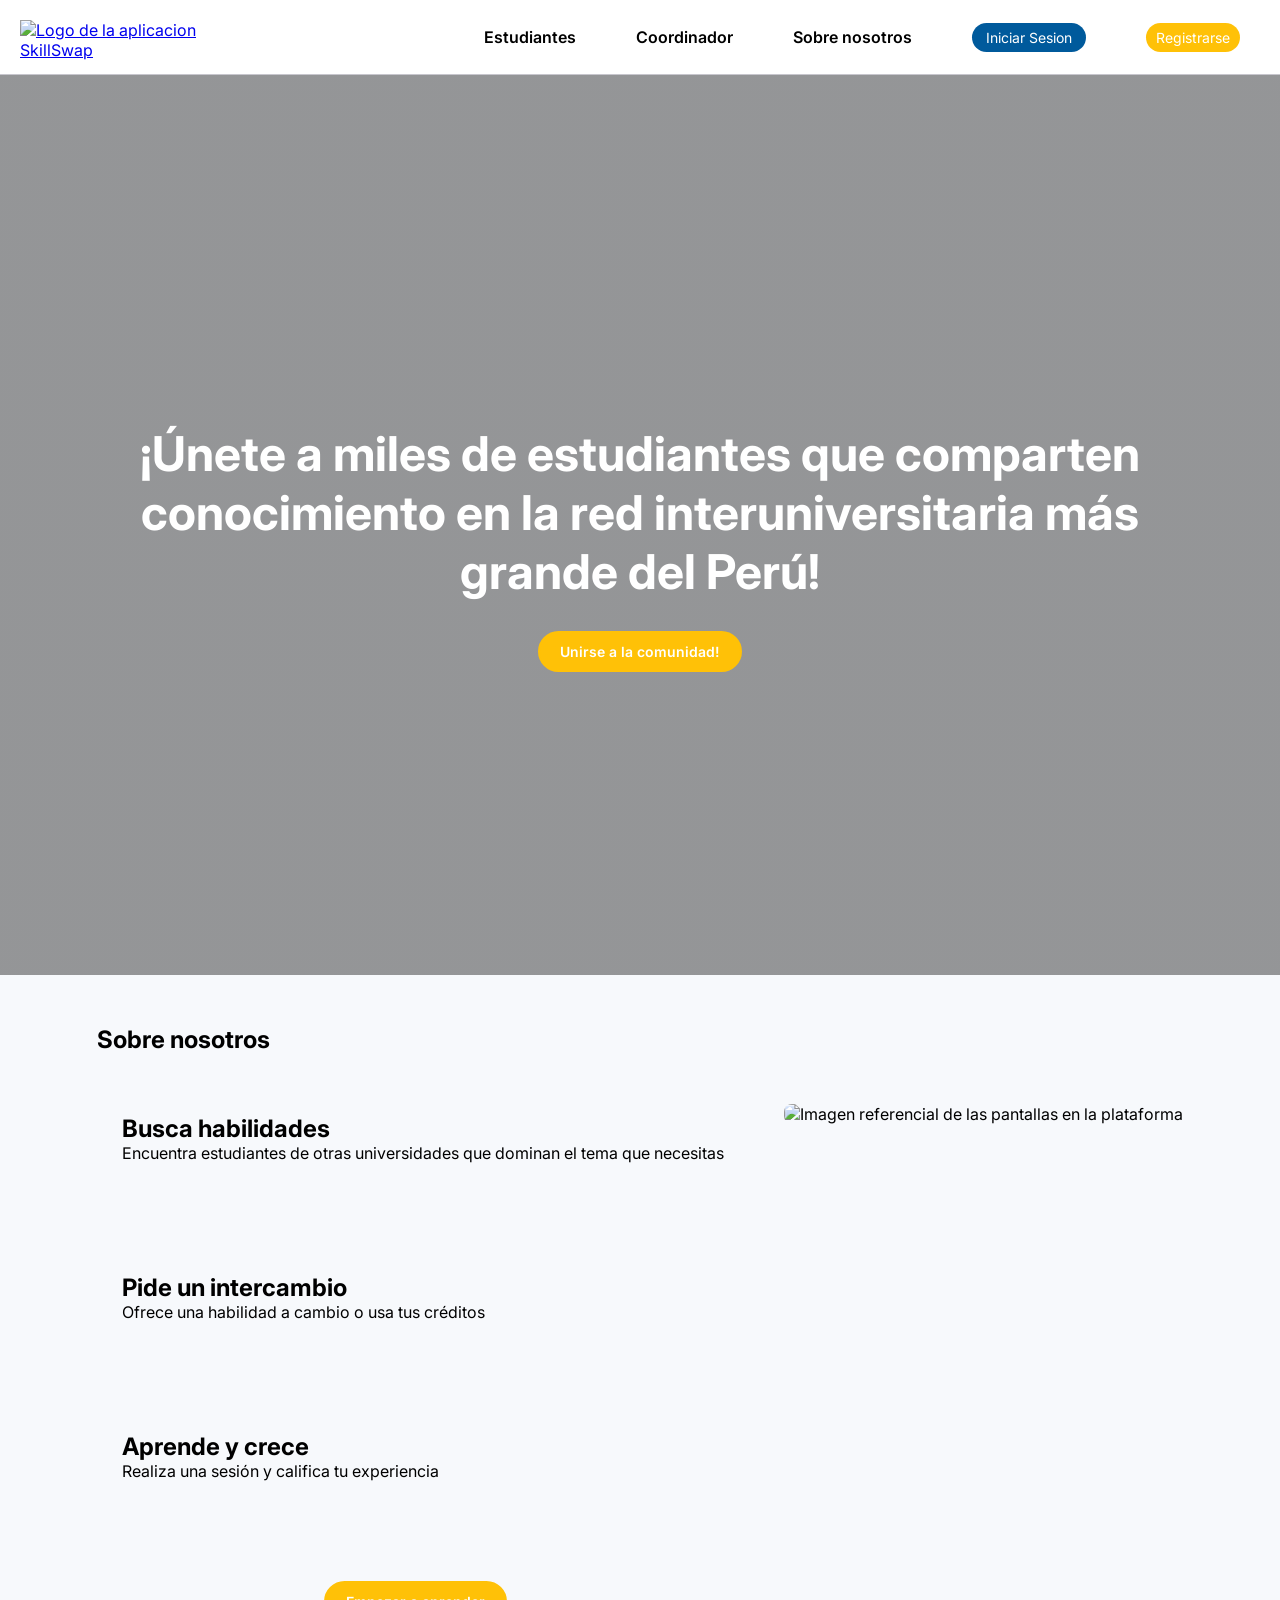
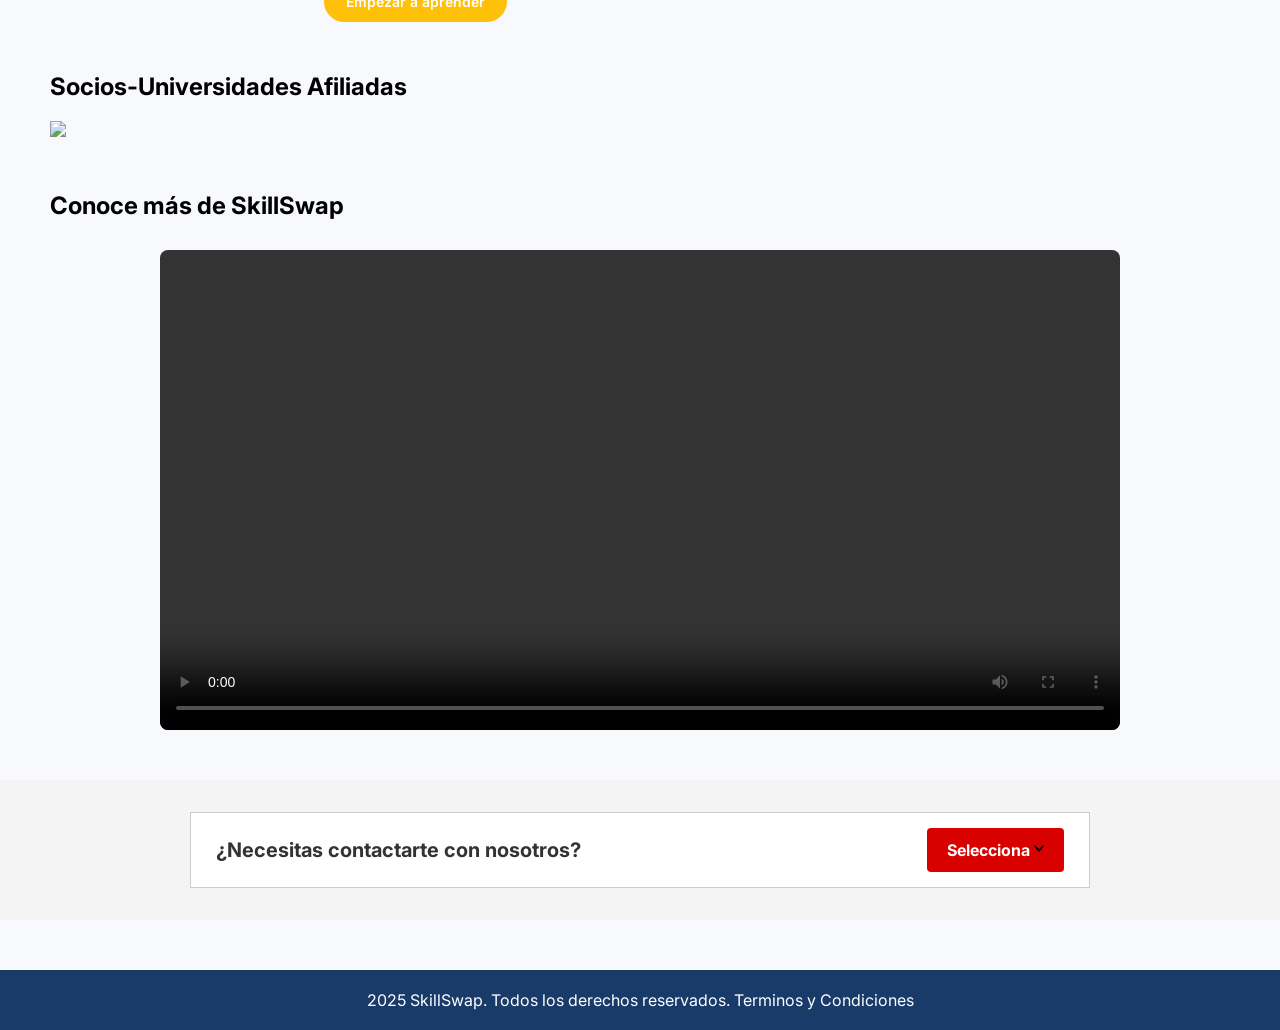
==== public/index.html @ 54fa26f0 "se agrega calendario al estudiante" ====
<!DOCTYPE html>
<html lang="en">
  <head>
    <meta charset="UTF-8" />
    <meta name="viewport" content="width=device-width, initial-scale=1.0" />
    <link rel="stylesheet" href="assets/styles/styleSheet.css" />
    <link rel="icon" href="favicon.ico" type="image/x-icon" />
    <title>SkillSwap</title>
  </head>
  <body>
    <nav class="barra-navegacion">
      <div class="logo">
        <a href="index.html">
          <img
          src="assets/images/SkillSwap_logo.png"
          alt="Logo de la aplicacion SkillSwap"
        />
        </a>
        
      </div>
      <div class="menu-horizontal">
        <ul class="menu-horizontal-opciones">
          
          <li>
            <a href="sitios/index-user-estudiante.html">Estudiantes</a>
          </li>

          <li>
            <a href="sitios/index-user-coordinador.html">Coordinador</a>
          </li>
          
          <li>
            <a href="sitios/index-sobre-nosotros.html">Sobre nosotros</a>
            <!--
            <ul class="menu-vertical-lp">
              <li><a href="">Información</a></li>
              <li><a href="">Visión</a></li>
              <li><a href="">Misión</a></li>
            </ul> 
            -->
          </li>

          <!--
          <li>
            <a href=""> Contactenos</a>
            <ul class="menu-vertical-lp-conts">
              <li>
                <a href="https://www.facebook.com">
                  <img src="imagenes/facebook-logo.png" alt="Logo de Facebook" class="conts-logos"/>
                  <p>Facebook</p>
                </a>
              </li>
              <li>
                <a href="https://www.instagram.com">
                  <img src="imagenes/instagram-logo.png" alt="Logo de Instagram" class="conts-logos"/>
                  <p>Instagram</p>
                </a>
              </li>
              <li>
                <a href="https://wa.me/">
                  <img src="imagenes/whatsapp-logo.png" alt="Logo de WhatsApp" class="conts-logos"/>
                  <p>WhatsApp</p>
                </a>
              </li>
              <li>
                <a href="https://mail.google.com/">
                  <img src="imagenes/email-logo.png" alt="Logo de Email" class="conts-logos"/>
                  <p>Email</p>
                </a>
              </li>
            </ul>
          </li>

           -->

            <li>
              <a href="sitios/index-login.html">
              <button class="btn-iniciarsesion">Iniciar Sesion</button>
              </a>
            </li>
            <li>
              <a href="sitios/index-registrarse.html">
              <button class="btn-registrase">Registrarse</button>
              </a>
            </li>
        </ul>
      </div>
    </nav>
    <!--seccion 1 -->
    <section class="seccion-llamado-accion">
      <h2 class="llamado-accion-texto">
        ¡Únete a miles de estudiantes que comparten conocimiento en la red
        interuniversitaria más grande del Perú!
      </h2>
      <a href="sitios\index-registrarse.html">
       <button class= "llamado-accion-boton">Unirse a la comunidad!</button>
       </a>   
    </section>
    <!--seccion 2-->
    <section class="seccion-nosotros">
    <div class="division-general-nosotros">
          <div class="titulo-seccion">
            <h1 class="nosotros-titulo">Sobre nosotros</h1>
          </div>
        <div class="division-contenido-row">
            <div class="division-nosotros-txt">
              <div class="elementos-nosotros-txt">
                    <div class="ns-icono">
                        <img src="assets/images/imagen-lupa.png" alt="">
                    </div>
                    <div class="ns-texto">
                        <h2>Busca habilidades</h2>
                        <p> Encuentra estudiantes de otras universidades que dominan el tema que necesitas</p> 
                    </div>  
              </div>
              <div class="elementos-nosotros-txt">
                      <div class="ns-icono">
                          <img src="assets/images/imagen-intercambio.png" alt="">
                      </div>
                      <div class="ns-texto">
                          <h2>Pide un intercambio</h2>
                          <p> Ofrece una habilidad a cambio o usa tus créditos</p>
                      </div>
              </div>
              <div class="elementos-nosotros-txt">
                <div class="ns-icono">
                          <img src="assets/images/imagen-foco.png" alt="">
                      </div>
                      <div class="ns-texto">
                        <h2>Aprende y crece</h2>
                        <p>Realiza una sesión y califica tu experiencia</p> 
                      </div>
              </div>
              <button class="llamado-accion-boton2">Empezar a aprender</button>
            </div>
            <div class="division-nosotros-ima">
              <img src="assets/images/imagen-derecha-seccion.png" alt="Imagen referencial de las pantallas en la plataforma">
           
            </div>
        </div>
    </div>
    </section>
    <!--seccion 3-->
    <section class="seccion-socios">
      <div class="socios-titulo">
          <h1>Socios-Universidades Afiliadas</h1>
      </div>
      <div class="socios-logos">
        <img src="assets/images/logos-universidades.png">
      </div>
    </section>

    <!-- seccion about the product -->
    <section class="seccion-atp">
      <div class="atp-titulo">
        <h1>Conoce más de SkillSwap</h1>
      </div>
      <div class="div-video-atp">
        <video src="assets/videos/video-atp.mp4" controls></video>
      </div>
    </section>

    <!--seccion NOSOTROS-->
    <section class="contact-section">
  <div class="contact-bar">
    <h3>¿Necesitas contactarte con nosotros?</h3>

    <div class="dropdown-container">
      
      <button class="contact-button">
        Selecciona 
        <svg width="10" height="15" viewBox="0 0 38 27" fill="none" xmlns="http://www.w3.org/2000/svg">
<path fill-rule="evenodd" clip-rule="evenodd" d="M4.75 0L19 16.2L33.25 0L38 5.4L19 27L0 5.4L4.75 0Z" fill="black"/>
</svg>

      </button>

      <div class="dropdown-menu">
        <a href="sitios/index-user-estudiante.html">Estudiante</a>
        <a href="sitios/index-user-coordinador.html">Coordinador</a>
      </div>

    </div>
  </div>
</section>
    <!--script de cambio de secciones-->
   
    <!-- <script>
    function mostrarSeccion(id) 
    {
      document.querySelectorAll('.pantalla').forEach(sec => sec.classList.remove('activa'));
      document.getElementById(id).classList.add('activa');
    }
    </script> -->
    <!--seccion footer-->
    <footer>
      <div class="seccion-footer">
        <p>2025 SkillSwap. Todos los derechos reservados. <a href="archivos/TerminosCondiciones.pdf" class="terminos-condiciones">Terminos y Condiciones</a> </p>
      </div>
    </footer>
  </body>
</html>
---- public/assets/styles/styleSheet.css ----
@import url("https://fonts.googleapis.com/css2?family=Inter:ital,opsz,wght@0,14..32,100..900;1,14..32,100..900&display=swap");

* {
  margin: 0;
  padding: 0;
  box-sizing: border-box; /* ayuda a que los tamaños sean más predecibles */
  font-family: "Inter", sans-serif;
}

:root
{
    /*Variables de color*/
    --background-color: #f7f9fc;
    --primary-color: #193b69;
    --secondary-color: #FFC107;
    --border-color: #c7c6cd;
    --white-color: #ffffff;

    /*Variables de color de texto*/
    --button-text-color: #ffff;
    --placeholder-text-color: #c7c6cd;
    --text-color: #000000;

    /*Variables de tamanio del nav y foot*/
    --nav-bar-height: 75px;
    --footer-height: 58px;

    /*Variables de texto (Tamaño, Peso y Interlineado)*/
    --h1-font-size: 32px;
    --h1-font-weight: bold;

    --h2-font-size: 24px;
    --h2-font-weight: 600;

    --h3-font-size: 20px;
    --h3-font-weight: 600;

    --base-font-size: 16px;
    --base-font-weight: 400;

    --label-font-size: 14px;
    --label-font-weight: 500;

    --line-height: 1.5;
}

body {
    background-color: #f7f9fc; /* Un fondo gris muy claro */
    margin-top: 75px; /* Espacio para la barra de navegación fija */
}

.pantalla 
{
  display: none;
}

.pantalla.activa 
{
  display: block;
}

.barra-navegacion {
  display: flex;
  background-color: #ffffff;
  margin: 0;
  justify-content: space-between;
  align-items: center;
  padding: 0px 20px;
  height: 75px;
  width: 100%;
  position: fixed;
  border-bottom: 1px solid #c7c6cd;
  top: 0;
  left: 0;
  z-index: 1000;
}

.menu-horizontal-opciones {
  list-style: none;
  text-decoration: none;
  display: flex;
  justify-content: space-around;
  color: black;
  width: 100%;
  padding: 0;
  align-items: center;
  gap: 20px;
}

.menu-horizontal-opciones li a {
  list-style: none;
  text-decoration: none;
  display: block;
  color: black;
  padding: 10px 20px;
  font-weight: 600;
  font-size: 16px;
}
.menu-horizontal-opciones li a:hover {
  color: #193b69;
}

.btn-iniciarsesion {
  border-radius: 50px;
  padding: 6px 14px;
  font-size: 14px;
  background-color: #005a9c;
  color: white;
  border: none;
  cursor: pointer;
}

.btn-registrase {
  border-radius: 50px;
  padding: 6px 10px;
  font-size: 14px;
  background-color: #ffc107;
  color: white;
  border: none;
  cursor: pointer;
}

.menu-vertical-lp {
  list-style: none;
  padding: 0;
  position: absolute;
  display: none;
  width: 150px;
  background-color: rgba(0, 0, 0, 0.5);
}

.menu-horizontal-opciones li:hover .menu-vertical-lp {
  display: block;
}

.menu-horizontal-opciones li:hover .menu-vertical-lp-conts {
  display: block;
}

.menu-vertical-lp li a {
  padding: 15px 15px 15px 20px;
  margin: 5px;
  color: white;
}
.menu-vertical-lp li a:hover {
  color: #ffc107;
}

.menu-vertical-lp-conts {
  list-style: none;
  padding: 0;
  position: absolute;
  display: none;
  width: 150px;
  background-color: rgba(0, 0, 0, 0.5);
}

.menu-vertical-lp-conts li a {
  padding: 7px 15px 7px 7px;
  margin: 5px;
  color: white;
  display: flex;
  gap: 7px;
  align-items: center;
  justify-content: left;
}

.menu-vertical-lp-conts li a:hover{
  color: #ffc107;
}

.conts-logos {
  margin: 5px;
  height: 30px;
  max-height: 30px;
}

.logo {
  padding-top: 5px;
  align-items: center;
}

.logo img {
  width: 100%;
  max-width: 200px;
}

.seccion-llamado-accion {
  padding-top: 75px;
  background: linear-gradient(rgba(0, 0, 0, 0.4), rgba(0, 0, 0, 0.4)),
    url(../images/imagen_banner.png);
  background-size: cover;
  height: 100vh;
  display: flex;
  flex-direction: column;
  justify-content: center;
  align-items: center;
}

.llamado-accion-texto {
  color: #ffffff;
  text-align: center;
  font-size: 48px;
  width: 80%;
}

.llamado-accion-boton {
  margin: 30px 0px;
  font-family: inherit;
  color: #ffffff;
  padding: 10px 20px;
  border-radius: 999px;
  font-size: 14px;
  font-weight: 600;
  background-color: #ffc107;
  border: 2px solid #ffc107;
  cursor: pointer;
}

/* -----------Seccion 2 ------*/
.seccion-nosotros {
  margin: 50px;
  height: 100%;
  display: flex;
  flex-direction: column;
  align-items: center;
}

.division-general-nosotros {
  display: flex;
  flex-direction: column;
  gap: 50px;
  justify-content: center;
}
.division-contenido-row{
  display: flex;
  flex-direction: row; 
  gap: 50px; 
  justify-content: center;
  width: 100%;
}
.division-nosotros-txt {
  justify-content: center;
}

.elementos-nosotros-txt{
   display: flex; 
    flex-direction: row; 
    align-items: center; 
    margin-bottom: 30px; 
    gap: 15px;
    width: 100%;
    margin-bottom: 90px;
}
.llamado-accion-boton2{
   margin: 30px 0px;
  font-family: inherit;
  color: #ffffff;
  padding: 10px 20px;
  border-radius: 999px;
  font-size: 14px;
  font-weight: 600;
  background-color: #ffc107;
  border: 2px solid #ffc107;
  cursor: pointer;
  display: block;
  margin: 30px auto 0 auto; 
}
.ns-icono img {
    /* Define un tamaño fijo para todos los iconos */
    width: 50px; 
    height: auto;
}

.division-nosotros-ima img {
  width: 1000px;
}

/* Seccion 3 */
.seccion-socios{
  display: flex;
  flex-direction: column;
  align-items: flex-start;
  padding: 0 50px;
}

.socios-logos {
  padding-top: 20px;
  padding-bottom: 50px;
}

.socios-logos img{
  width: auto;
  height: auto;
  
}

.seccion-registro-cuenta, .seccion-inicio-sesion
{
    display: flex;
    flex-direction: column;
    align-items: center; 
    justify-content: center;
    min-height: calc(100vh - var(--footer-height));
}

.formulario-registro, .formulario-inicio-sesion
{
    margin: 20px 0px;
    display: flex;
    flex-direction: column;
    align-items: center;
    width: 100%;
    max-width: 1200px; 
}

.formulario-registro-elemento, .formulario-inicio-sesion-elemento
{
    display: flex;
    flex-direction: column;
    padding: 10px 0px;
    align-items: center;
    max-width: 400px;
    width: 100%;
}

.formulario-registro-elemento label, .formulario-inicio-sesion-elemento label
{
    font-weight: 500;
    padding: 5px;
    width: 100%;
}

.formulario-registro-elemento input, .formulario-inicio-sesion-elemento input
{
    border-radius: 9999px;
    padding: 5px 10px;
    height: 40px;
    width: 100%;
    border: 1px solid var(--border-color);
}

.formulario-registro-elemento input[type=submit], .formulario-inicio-sesion-elemento input[type=submit]
{
   background-color: var(--primary-color);
   border: 0px;
   color: var(--white-color);
   cursor: pointer;
}

.seccion-footer {
  background-color: #193b69;
  color: white;
  text-align: center;
  padding: 20px 0;
  margin-top: 50px;   
}

/* seccion about the product */
.seccion-atp {
  display: flex;
  flex-direction: column;
  padding: 0 50px;   
}

.div-video-atp {
  display: flex;
  flex: 1;
  align-items: center;
  justify-content: center;
  padding-top: 30px;
  padding-bottom: 50px;
}

.div-video-atp video {
  width: 100%; /* ancho de la pantalla */
  max-width: 60rem; /* ancho máximo de 500px */
  justify-content: center;
}

/* aca va el cliente */
.seccion-user-estudiante-aprendiz{
padding-top: 90px;
height: 100%;
display: flex;
flex-direction: column;
align-items: center;
background-color: rgba(0, 0, 0, 0.05);

}
.division-general-estudiantes-aprendices{
  display: flex;
  flex-direction: column;
  gap: 50px;
  justify-content: center;
}
.titulo-seccion-user-estudiante-aprendiz{
  background-color: #ffffff;
  padding: 10px 20px;
  width: 100%;
  border-bottom: 2px solid rgba(34, 85, 214, 0.5);
}
.division-user-estudiante-aprendiz-row{
  display: flex;
  flex-direction: row;
  gap: 50px;
  justify-content: center;
  margin-left: 50px;
  margin-right: 50px;
}

.division-user-estudiante-aprendiz-txt{
justify-content: center;
}

.elementos-user-estudiante-aprendiz-txt{
  display: flex; 
    flex-direction: row; 
    align-items: center; 
    margin-bottom: 30px; 
    gap: 15px;
    width: 100%;
    margin-bottom: 90px;
}


.elementos-user-estudiante-aprendiz-img{
  display: flex;
  flex-direction: column;
  justify-content: center;
  align-items: center;
  gap: 100px;
}
.elementos-user-estudiante-aprendiz-img img{
  width: 900px;
  height: auto;
}


.seccion-user-estudiante-tutores{
background: rgba(0, 0, 0, 0.1);
height: 100%;
display: flex;
flex-direction: column;
align-items: center;
border-bottom: 2px solid rgba(34, 85, 214, 0.5);

}

.division-general-estudiantes-tutores{
  display: flex;
  flex-direction: column;
  gap: 50px;
  justify-content: center;
  
}

.titulo-seccion-user-estudiante-tutores{
  background-color: #ffffff;
  padding: 10px 20px;
  width: 100%;
  border-bottom: 2px solid rgba(34, 85, 214, 0.5);
  border-top: 2px solid rgba(34, 85, 214, 0.5);
}

.division-user-estudiante-tutores-row{
  display: flex;
  flex-direction: row;
  gap: 50px;
  justify-content: center;
  margin-left: 50px;
  margin-right: 50px;
}

.division-user-estudiante-tutores-txt{
justify-content: center;
}

.elementos-user-estudiante-tutores-txt{
  display: flex;
    flex-direction: row; 
    align-items: center; 
    margin-bottom: 30px; 
    gap: 15px;
    width: 100%;
    margin-bottom: 90px;
}

.elementos-user-estudiante-tutores-img{
  display: flex;
  flex-direction: column;
  justify-content: center;
  align-items: center;
  gap: 100px;
}
.elementos-user-estudiante-tutores-img img{
  width: 900px;
  height: auto;
}

.elementos-user-estudiante-tutores-video{
  display: flex;
  justify-content: center;
  align-items: center;
}

.elementos-user-estudiante-tutores-video video{
  width: 500px;
  height: auto;
}

.videos-estudiantes-tutores{
  display: flex;
  flex-direction: column;
  justify-content: center;
  align-items: center;
  
}
.container-videos-estudiantes-tutores{
  display: flex;
  flex-direction: row;
  gap: 150px;
  

}
.video-user-estudiante-aprendiz {
  width: 500px;
  height: auto;

}

.video-user-estudiante-tutores{
  width: 500px;
  height: auto;
  
}

/* aca va el coordinador */
.seccion-user-coordinador-registro{
  background-color: #005a9c;
  padding-top: 90px;
  margin-left: 50px;
  margin-right: 50px;
  height: 100%;
  display: flex;
  flex-direction: column;
  
}

.division-general-coordinador-registro{
  background-color: #ffc107;
  display: flex;
  flex-direction: column;
  gap: 50px;
  justify-content: center;
}

.titulo-division-coordinador-registro{
  background-color: aqua;
  color: white;
  font-size: 36px;
  text-align: left;
}
.contenido-division-coordinador-registro{
  background-color: #d3c085;
  color: black;
  font-size: 18px;
  text-align: left;
  align-self: justify;
}

.imagen-division-coordinador-registro{
  background-color: #e0e0e0;
  display: flex;
  justify-content: center;
  align-items: center;
  gap: 50px;
}

.registro-cel {
  width: auto;
  height: 400px;
}

.registro-web {
  width: 550px;
  height: auto;
}
.seccion-user-coordinador-actividades{
  background-color: #ffc107;
  margin: 50px;
  height: 100%;
  display: flex;
  flex-direction: column;
  align-items: center;
}
.division-general-coordinador-actividades{
  background-color: rgb(13, 197, 197);
  display: flex;
  flex-direction: column;
  gap: 50px;
  width: 100%;
}

.titulo-division-coordinador-actividades{
  background-color: lightgreen;
  color: white;
  font-size: 36px;
  text-align: left;
  width: 100%;
  align-self: flex-start;

}
.contenido-division-coordinador-actividades ul{
  list-style: none;
  padding-left: 20px;
}
.contenido-division-coordinador-actividades li{
  margin-bottom: 55px;
  font-size: 18px;
}
.imagen-division-coordinador-actividades{
  background-color: #e0e0e0;
  display: flex;
  justify-content: center;
  align-items: center;
  gap: 50px;
  width: 100%;

}
.dh-movil {
  width: auto;
  height: 400px;
}

.dh-web {
  width: 550px;
  height: auto;
}

.contenido-division-coordinador-actividades{
  background-color: #d3c085;
  color: black;
  font-size: 18px;
  display: flex;
  flex-direction: row; 
  gap: 50px;

}


.seccion-user-coordinador-universidades{
  background-color: rgb(70, 15, 221);
  margin: 50px;
  display: flex;
  flex-direction: column;
}

.division-general-coordinador-universidades{
  background-color: rgb(13, 197, 197);

}

.titulo-division-coordinador-universidades{
  background-color: lightgreen;
  color: white;
  font-size: 36px;
  text-align: left;
  width: 100%;
  align-self: left;
}

.contenido-division-coordinador-universidades{
  background-color: #d3c085;
  color: black;
  font-size: 18px;
  text-align: left;
  align-self: left;
  margin-bottom: 50px;
}

.contenido-division-coordinador-universidades p{
  margin-bottom: 20px;
  font-size: 20px;
}

.contenido-division-coordinador-universidades ul{
  list-style: none;
  padding-left: 20px;
  text-align: left;
}

.contenido-division-coordinador-universidades li{
  padding-top: 30px;
  margin-bottom: 45px;
  font-size: 18px;
  font-weight: 600;
}

.logo-unmsm{
  padding-bottom: 20px;
  width: 200px;
  height: auto;
}
.logo-pucp{
  padding-bottom: 20px;
  width: 200px;
  height: auto;
}
.logo-ulima{
  padding-bottom: 20px;
  width: 200px;
  height: auto;
}

.logo-upc{
  padding-bottom: 20px;
  width: 100px;
  height: auto;
}
.logo-esan{
  padding-bottom: 20px;
  width: 200px;
  height: auto;
}

.imagen-division-coordinador-universidades{
  display: flex;
  justify-content: space-around;
  align-items: center;
  gap: 50px;

}
.valid-movil{
  width: auto;
  height: 400px;
}
.valid-web{
  width: 550px;
  height: auto; 
}
/* Fin del coordinador */
/*comienza la seccion socios*/
.seccion-socios2{
  padding-top: 90px;
  margin-left: 50px;
  margin-right: 50px;
  background-color: #005a9c;
  display: flex;
  flex-direction: column;
  align-items: flex-start;
}

.titulos-universidades-asociadas{
  font-size: 36px;
  font-weight: 700;
  color: white;
  margin: 10px 0 30px 0 ;
}

.seccion-socios-universidades{
  margin-bottom: 50px;
  width: 100%;
  background-color: #699fc3;
}

.seccion-socios-universidades ul{
  list-style: none;
  padding-left: 20px;
}

.seccion-socios-universidades li{
  margin-bottom: 45px;
  font-size: 20px;
  font-weight: 600;
}

.imagen-division-socios-universidades{
  background-color: #ffc107;
  display: flex;
  flex-direction: column;
  align-items: flex-start;
  gap: 50px;
  width: 100%;
}
.imagen-division-socios-universidades img{
 align-self: center;
}
.imagen-division-socios-universidades p{
  font-size: 20px;
  text-align: left;
  margin-bottom: 20px;
}
.seccion-socios-afiliate{

  margin-bottom: 50px;
  width: 100%;
  background-color: #a7aeb3;
}

.seccion-socios-afiliate h2{
  font-size: 36px;
  font-weight: 700;
  color: white;
  margin: 10px 0 30px 0 ;
}
.imagen-division-socios-afiliate{
  background-color: #a09573;
  margin-bottom: 15px;
}

.imagen-division-socios-afiliate p{
  font-size: 20px;
  text-align: left;
  margin-bottom: 20px;
  font-weight: 600 ;
}
.beneficios-socios-afiliate h3{
  background-color: #d3c085;
  margin: 0 0 20px 0;
}
.beneficios-socios-afiliate ul{
  background-color: aqua;
  list-style: none;
  text-align: left;
}

.beneficios-socios-afiliate li{
  margin-bottom: 30px;
  font-size: 18px;
}
/* Estilos para el contenedor del chat */
.chat-container {
    height: calc(100vh - 75px); 
    width: 100%;
    margin-top: 75px; 
    
    display: flex;
    flex-direction: column; 
    background-color: #f2f0f5; 
}
.chat-boton-enviar{
    background-color: transparent;
    border: none;
    cursor: pointer;
    margin-left: 10px;
    font-weight: bold;
    color: var(--primary-color, #005a9c); /* Usa tu color principal */
    font-size: 14px; /* Ajusta según necesites */
}

.chat-boton-enviar:hover {
    transform: scale(1.1);
}

/* Sub-cabecera (barra oscura) */
.chat-sub-header {
    background-color: var(--white-color); 
    border-bottom: 1px solid var(--border-color);
    display: flex;
    justify-content: space-between;
    align-items: center;
    padding: 15px 20px;
    flex-shrink: 0;
    
}

.chat-header-perfil {
    display: flex;
    align-items: center;
    gap: 12px;
}

.chat-perfil-foto {
    width: 40px;
    height: 40px;
    border-radius: 50%;
    object-fit: cover;
    background-color: #555; 
}

.chat-perfil-nombre {
    font-size: 18px;
    font-weight: 600; 
}

.chat-header-iconos {
    display: flex;
    gap: 15px;
    align-items: center;
}

.chat-icono {
    font-size: 24px;
    cursor: pointer;
}

.btn-header-chat {
    background: none;
    border: none;
    cursor: pointer;
    color: var(--primary-color, #005a9c); /* Usa el color del tema */
    padding: 5px;
    border-radius: 50%;
    transition: background-color 0.2s ease, transform 0.2s ease;
    display: flex; /* Para centrar el SVG */
    align-items: center;
    justify-content: center;
}

.btn-header-chat:hover {
    background-color: rgba(0, 0, 0, 0.05); /* Fondo gris suave al pasar el mouse */
    transform: scale(1.1);
}

/* Ajuste para modo oscuro */
body.dark-mode .btn-header-chat {
    color: var(--text-color);
}
body.dark-mode .btn-header-chat:hover {
    background-color: rgba(255, 255, 255, 0.1);
}

/* Área principal de mensajes */
.area-mensajes {
    flex-grow: 1; 
    overflow-y: auto; 
    padding: 20px;
    
    display: flex;
    flex-direction: column-reverse; 
    gap: 12px;
}

/* Estilo base para todas las burbujas de mensaje */
.burbuja-mensaje {
    padding: 12px 18px;
    border-radius: 20px;
    max-width: 60%;
    font-size: 15px;
    line-height: 1.4;
    display: inline-block; 
}

/* Burbujas de mensajes enviados */
.burbuja-mensaje.enviado {
    background-color: #a99dca; 
    color: white;
    align-self: flex-end; 
    border-bottom-right-radius: 6px; 
}

/* Burbujas de mensajes recibidos */
.burbuja-mensaje.recibido {
    background-color: #d4d4d4; 
    color: #212529; 
    align-self: flex-start; 
    border-bottom-left-radius: 6px; 
}

/* Área inferior para escribir */
.chat-input-area {
    background-color: #ffffff;
    padding: 15px 20px;
    display: flex;
    align-items: center;
    gap: 15px;
    border-top: 1px solid #c7c6cd;
    flex-shrink: 0; 
}

.chat-boton-adjuntar {
    font-size: 28px;
    font-weight: 600;
    color: #555;
    background-color: #f0f0f0;
    border: 1px solid #ccc;
    width: 45px;
    height: 45px;
    border-radius: 50%;
    cursor: pointer;
    line-height: 45px; 
    text-align: center;
}

.chat-input-texto {
    flex-grow: 1;
    border: none;
    padding: 12px 15px;
    font-size: 16px;
    background-color: #f7f7f7; 
    border-radius: 20px;
}

.chat-input-texto:focus {
    outline: none;
    background-color: #fff;
    border: 1px solid #005a9c; 
}

.chat-boton-enviar {
    font-size: 24px;
    color: #005a9c; 
    background: none;
    border: none;
    cursor: pointer;
    transform: rotate(-45deg); 
    padding-bottom: 5px;
}

.perfil-nav-video {
    display: flex;
    align-items: center;
    gap: 15px; 
}

.icono-nav-video {
    font-size: 22px; 
    text-decoration: none;
    color: #333;
    padding: 5px;
}

.icono-nav-video:hover {
    color: #193b69; 
}

.nombre-usuario-video {
    font-weight: 600; 
    font-size: 16px;
    color: black; 
}

.foto-perfil-nav-video {
    width: 45px;
    height: 45px;
    border-radius: 50%;
    object-fit: cover;
    border: 2px solid #ddd;
}

/* Contenedor principal de la videollamada */




/* Pestañas de Pizarra y Chat */


/*ACA VA A IR LA PIAZAARA DEL CHAT*/



/* Aca va la seccion de calificacion */

/*.seccion-calificacion {
    width: 100%;
    max-width: 900px; 
    padding: 30px 20px;
    box-sizing: border-box;
    display: flex;
    flex-direction: column;
    align-items: center;
    gap: 30px;
}

.titulo-calificacion {
    font-size: 30px;
    font-weight: 700;
    color: #333;
    text-align: center;
    margin-bottom: 20px;
}

.tarjeta-calificacion {
    background-color: #ffffff;
    border-radius: 12px;
    box-shadow: 0 4px 15px rgba(0, 0, 0, 0.08);
    padding: 40px;
    width: 100%;
    max-width: 600px; 
    display: flex;
    flex-direction: column;
    align-items: center;
    gap: 25px;
}

.perfil-calificar {
    display: flex;
    flex-direction: column;
    align-items: center;
    gap: 15px;
}

.imagen-perfil-calificar {
    width: 120px;
    height: 120px;
    border-radius: 50%;
    background-color: #e0e0e0; 
    display: flex;
    align-items: center;
    justify-content: center;
    font-size: 14px;
    color: #666;
    text-align: center;
    text-decoration: none;
    overflow: hidden; 
}

 ACA VA LA IMAGEN ACOMODADA 
.imagen-perfil-calificar img {
    width: 100%;
    height: 100%;
    object-fit: cover;
}
*/
/* --- (NUEVO) Estilos Sección Calificación --- */

.seccion-calificar-estudiante {
    display: flex; /* Oculto por defecto (controlado por JS), pero cuando active flex */
    justify-content: center;
    align-items: center;
    height: 100vh; /* Ocupa toda la pantalla */
    background-color: rgba(0, 0, 0, 0.8); /* Fondo oscuro transparente */
}

/* Tarjeta Central */
.calificacion-container {
    background-color: var(--white-color);
    width: 100%;
    max-width: 500px;
    padding: 40px;
    border-radius: 20px;
    text-align: center;
    box-shadow: 0 10px 30px rgba(0,0,0,0.3);
    animation: popIn 0.3s ease;
}

@keyframes popIn {
    from { transform: scale(0.8); opacity: 0; }
    to { transform: scale(1); opacity: 1; }
}

.calificacion-header h2 {
    color: var(--primary-color);
    margin-bottom: 10px;
}

.calificacion-avatar img {
    width: 100px;
    height: 100px;
    border-radius: 50%;
    object-fit: cover;
    border: 4px solid var(--background-color);
    margin: 20px 0;
    box-shadow: 0 4px 10px rgba(0,0,0,0.1);
}

/* Sistema de Estrellas (CSS Only) */
.calificacion-estrellas {
    display: flex;
    justify-content: center;
    flex-direction: row-reverse; /* Invertimos para que el hover funcione de izq a der */
    margin-bottom: 20px;
}

.calificacion-estrellas input {
    display: none; /* Ocultamos los radio buttons */
}

.calificacion-estrellas label {
    font-size: 40px;
    color: #ddd;
    cursor: pointer;
    transition: color 0.2s;
}

.calificacion-estrellas label:hover,
.calificacion-estrellas label:hover ~ label,
.calificacion-estrellas input:checked ~ label {
    color: #ffc107; /* Color amarillo estrella */
}

/* Comentario */
.calificacion-comentario textarea {
    width: 100%;
    height: 100px;
    padding: 15px;
    border-radius: 10px;
    border: 1px solid var(--border-color);
    background-color: var(--background-color);
    resize: none;
    font-family: inherit;
    margin-bottom: 20px;
    box-sizing: border-box; /* Evita que se salga del contenedor */
}

/* Botones */
.calificacion-acciones {
    display: flex;
    gap: 15px;
    justify-content: center;
}

.btn-enviar-calificacion {
    background-color: var(--primary-color, #005a9c);
    color: white;
    border: none;
    padding: 12px 30px;
    border-radius: 8px;
    font-weight: bold;
    cursor: pointer;
    transition: transform 0.2s;
}

.btn-enviar-calificacion:hover {
    transform: scale(1.05);
}

.btn-omitir-calificacion {
    background-color: transparent;
    color: #777;
    border: 1px solid #ddd;
    padding: 12px 20px;
    border-radius: 8px;
    cursor: pointer;
}

.btn-omitir-calificacion:hover {
    background-color: #f5f5f5;
    color: #333;
}

.nombre-verificado {
    display: flex;
    align-items: center;
    gap: 8px;
}

.nombre-calificar {
    font-size: 28px;
    font-weight: 700;
    color: #212529;
}

.icono-verificado {
    font-size: 24px;
    color: #007bff; /* Un azul común para verificación, similar a tu estilo */
    text-decoration: none;
}

.estrellas-calificacion {
    display: flex;
    gap: 10px;
}

.estrella-icono {
    font-size: 40px;
    color: #ffc107; 
    cursor: pointer;
    transition: transform 0.2s ease-in-out;
    text-decoration: none;
}

.estrella-icono:hover {
    transform: scale(1.1);
}

.comentarios-calificacion {
    display: flex;
    gap: 20px;
    width: 100%;
    margin-top: 15px;
}

.campo-comentario {
    width: 100%;
    height: 120px;
    border: 1px solid #ccc;
    border-radius: 8px;
    padding: 15px;
    font-size: 16px;
    color: #333;
    resize: vertical; 
    background-color: #f7f7f7; 
}

.campo-comentario::placeholder {
    color: #888;
}

.campo-comentario:focus {
    outline: none;
    border-color: #005a9c; 
    box-shadow: 0 0 0 3px rgba(0, 90, 156, 0.2);
}

.boton-enviar-calificacion {
    background-color: #005a9c; 
    color: white;
    border: none;
    border-radius: 8px;
    padding: 15px 30px;
    font-size: 18px;
    font-weight: 600;
    cursor: pointer;
    display: flex;
    align-items: center;
    gap: 10px;
    margin-top: 20px;
    transition: background-color 0.2s ease;
}

.boton-enviar-calificacion:hover {
    background-color: #004a80; 
}

.icono-enviar {
    font-size: 22px;
    color: white;
    text-decoration: none;
}

.seccion-busqueda-principal {
    display: flex;
    flex-direction: column;
    align-items: center; /* Centra todo el contenido */
    width: 100%;
    padding: 60px 20px; /* Espaciado superior e inferior */
    box-sizing: border-box;
    gap: 35px; 
}

.titulo-busqueda {
    font-family: "Inter", sans-serif; 
    font-size: 32px;
    font-weight: 700;
    color: #333;
    text-align: center;
}

.contenedor-barra-busqueda {
    display: flex;
    align-items: center;
    gap: 15px;
    width: 100%;
    max-width: 700px;
}

.campo-busqueda-wrapper {
    position: relative; 
    flex-grow: 1; 
}

.icono-lupa-busqueda {
    position: absolute;
    left: 22px;
    top: 50%;
    transform: translateY(-50%);
    font-size: 24px;
    color: #555;
    pointer-events: none; 
}

.campo-busqueda {
    width: 100%;
    padding: 18px 25px 18px 60px; 
    font-size: 16px;
    font-family: "Inter", sans-serif;
    color: #333;
    border: 2px solid #212529; 
    border-radius: 999px; 
    box-sizing: border-box; 
}

.campo-busqueda:focus {
    outline: none;
    border-color: #005a9c; 
    box-shadow: 0 0 0 3px rgba(0, 90, 156, 0.2);
}

.boton-filtros {
    background-color: #005a9c; 
    color: white;
    font-family: "Inter", sans-serif;
    font-size: 16px;
    font-weight: 600;
    border: none;
    border-radius: 999px; 
    padding: 18px 30px;
    cursor: pointer;
    display: flex;
    align-items: center;
    gap: 8px;
    transition: background-color 0.2s ease;
}

.boton-filtros:hover {
    background-color: #004a80; 
}

.icono-filtro {
    font-size: 20px;
    color: white;
}

.contenedor-tags-busqueda {
    display: flex;
    justify-content: center;
    flex-wrap: wrap; 
    gap: 15px;
}

.tag-busqueda {
    background-color: #ffc107; 
    color: #333;
    font-family: "Inter", sans-serif;
    font-size: 15px;
    font-weight: 600;
    text-decoration: none;
    padding: 12px 25px;
    border-radius: 999px; /* Totalmente redondeado */
    transition: background-color 0.2s ease;
}

.tag-busqueda:hover {
    background-color: #e0a800; 
    color: #212529;
}

/*aca va seccion sesiones*/
.seccion-sesiones {
    display: flex;
    flex-direction: column;
    align-items: center; /* Centra el contenido */
    width: 100%;
    padding: 40px 20px;
    box-sizing: border-box;
    gap: 25px; /* Espacio entre elementos */
}

.titulo-sesiones {
    font-family: "Inter", sans-serif;
    font-size: 28px;
    font-weight: 700;
    color: #005a9c; /* Azul primario de tu proyecto */
    text-align: center;
}

.subtitulo-sesiones {
    font-family: "Inter", sans-serif;
    font-size: 30px;
    font-weight: 700;
    color: #333;
    width: 100%;
    max-width: 900px; /* Alineado con las tarjetas */
    text-align: left;
    margin-top: 15px;
}

.lista-sesiones {
    display: flex;
    flex-direction: column;
    gap: 20px;
    width: 100%;
    max-width: 900px;
}

.tarjeta-sesion {
    display: flex;
    align-items: center;
    background-color: #ffffff;
    border: 3px solid #000;
    border-radius: 20px;
    padding: 20px;
    gap: 20px;
    transition: box-shadow 0.2s ease;
}

.tarjeta-sesion:hover {
    box-shadow: 0 5px 15px rgba(0, 0, 0, 0.1);
}

.sesion-imagen-container {
    position: relative;
    flex-shrink: 0; /* Evita que la imagen se encoja */
}

.sesion-imagen {
    width: 100px;
    height: 100px;
    object-fit: cover;
    border-radius: 15px; /* Bordes redondeados para el auto */
}

.sesion-imagen.redonda {
    border-radius: 50%; /* Bordes redondos para el león */
}

.icono-verificado-sesion {
    position: absolute;
    top: -8px;
    right: -8px;
    font-size: 24px;
    color: #005a9c; /* Azul primario */
    background-color: white; /* Para que resalte sobre la imagen */
    border-radius: 50%;
    display: flex;
    padding: 2px;
}

.indicador-online-sesion {
    position: absolute;
    bottom: 2px;
    right: 2px;
    width: 20px;
    height: 20px;
    background-color: #28a745; /* Verde online */
    border-radius: 50%;
    border: 3px solid white;
}

.sesion-detalles {
    flex-grow: 1; /* Ocupa el espacio del medio */
    display: flex;
    flex-direction: column;
    gap: 5px;
}

.sesion-detalles p {
    margin: 0;
    font-size: 16px;
    color: #333;
    font-family: "Inter", sans-serif;
}

.sesion-detalles strong {
    font-weight: 700;
    color: #000;
}

.sesion-nombre-tutor {
    font-size: 18px;
    font-weight: 600;
    color: #000;
    margin-top: 10px;
}

.sesion-acciones {
    display: flex;
    align-items: center;
    gap: 25px;
    padding-left: 25px;
    border-left: 2px solid #e0e0e0; /* Línea divisoria gris */
}

.icono-accion-sesion {
    font-size: 36px; /* Iconos grandes */
    text-decoration: none;
    cursor: pointer;
}

.icono-accion-sesion.favorito {
    color: #DC3545; /* Rojo para "favorito" */
}

.icono-accion-sesion.no-favorito {
    color: #aaa; /* Gris para "no favorito" */
}

.icono-accion-sesion.ver {
    color: #005a9c; /* Azul para "ver" */
}

/*aca comienza el resultados de busqueda*/

.seccion-resultados-busqueda {
    display: flex;
    flex-direction: column;
    align-items: center;
    width: 100%;
    /* Usamos el mismo padding y max-width que en 'busqueda.css' 
      para que la barra de búsqueda se vea igual.
    */
    padding: 60px 20px; 
    box-sizing: border-box;
}

.grid-resultados {
    display: grid;
    /* Crea 2 columnas en pantallas grandes, 
      y 1 columna en pantallas más pequeñas.
    */
    grid-template-columns: repeat(auto-fit, minmax(420px, 1fr));
    gap: 25px;
    width: 100%;
    /* Un max-width un poco más grande para que quepan 
      dos tarjetas cómodamente.
    */
    max-width: 1100px; 
    margin-top: 40px; /* Espacio después de la barra de búsqueda */
}

.tarjeta-tutor {
    position: relative; /* Para el icono de corazón */
    display: flex;
    gap: 20px;
    background-color: #ffffff;
    border: 1px solid #e0e0e0;
    border-radius: 20px; /* Bordes redondeados como en la imagen */
    padding: 25px;
    box-shadow: 0 4px 12px rgba(0, 0, 0, 0.05);
    transition: transform 0.2s ease, box-shadow 0.2s ease;
    cursor: pointer; /* Manito al pasar el mouse */
    transition: transform 0.2s ease, box-shadow 0.2s ease;
}

.tarjeta-tutor:hover {
    transform: translateY(-5px);
    box-shadow: 0 8px 20px rgba(0, 0, 0, 0.1);
}

.icono-corazon {
    position: absolute;
    top: 20px;
    right: 20px;
    font-size: 24px;
    color: #aaa; /* Color del corazón vacío */
    text-decoration: none;
}

.icono-corazon.favorito {
    color: #DC3545; /* Color rojo (usado en tu reporte) */
}

.icono-corazon.favorito svg path {
    fill: #DC3545 !important;
    transition: fill 0.3s ease;
}

.tutor-columna-izquierda {
    display: flex;
    flex-direction: column;
    align-items: center;
    flex-shrink: 0;
    width: 120px; /* Ancho fijo para la columna de imagen/rating */
}

.tutor-imagen-container {
    position: relative;
    width: 100px;
    height: 100px;
    margin-bottom: 10px;
}

.tutor-imagen-perfil {
    width: 100%;
    height: 100%;
    border-radius: 50%;
    object-fit: cover;
    background-color: #eee; /* Placeholder si la img está vacía */
}

.indicador-online {
    position: absolute;
    bottom: 2px;
    right: 2px;
    width: 18px;
    height: 18px;
    background-color: #28a745; /* Verde online */
    border-radius: 50%;
    border: 3px solid white;
}

.tutor-rating {
    display: flex;
    align-items: center;
    gap: 5px;
    margin-top: 10px; /* Espacio entre imagen y rating */
}

.icono-estrella {
    font-size: 16px;
    color: #ffc107; /* Amarillo de tu styleSheet */
}

.rating-numero {
    font-size: 14px;
    font-weight: 600;
    color: #333;
}

.icono-verificado-tutor {
    font-size: 16px;
    color: #005a9c; /* Azul primario */
}

.tutor-columna-derecha {
    flex-grow: 1; /* Ocupa el resto del espacio */
    display: flex;
    flex-direction: column;
}

.tutor-nombre {
    font-size: 20px;
    font-weight: 700;
    color: #212529;
    margin: 0 0 10px 0;
}

.tutor-detalle {
    font-family: "Inter", sans-serif;
    font-size: 14px;
    color: #333;
    margin: 0 0 5px 0;
    line-height: 1.4;
}

.tutor-detalle strong {
    font-weight: 700;
    color: #000;
}

.tutor-tags {
    display: flex;
    flex-wrap: wrap; /* Para que los tags bajen si no caben */
    gap: 8px;
    margin-top: 10px;
}

.tag-tutor {
    background-color: #ffc107; /* Amarillo de tu styleSheet */
    color: #333;
    font-size: 12px;
    font-weight: 600;
    padding: 5px 12px;
    border-radius: 999px; /* Píldoras */
}

/* Fin de resultados de busqueda */

/*Aca inicia la seccion de perfil-tutor- la ventanita esa*/
.seccion-perfil-tutor {
    width: 100%;
    padding: 50px 20px; /* Espaciado generoso */
    box-sizing: border-box;
    display: flex;
    justify-content: center;
}

.tarjeta-perfil-tutor {
    background-color: #ffffff;
    border: 3px solid #212529; /* Borde negro como en la imagen */
    border-radius: 20px;
    padding: 40px;
    display: flex;
    gap: 40px; /* Espacio entre columna izquierda y derecha */
    width: 100%;
    max-width: 1200px;
    box-shadow: 0 8px 25px rgba(0, 0, 0, 0.08);
}

/* Columna Izquierda */
.perfil-columna-izquierda {
    display: flex;
    flex-direction: column;
    align-items: center;
    gap: 15px;
    width: 100%;
    max-width: 300px; /* Ancho fijo para esta columna */
    flex-shrink: 0;
}

.perfil-imagen-container {
    position: relative;
    width: 250px; /* Tamaño grande de la imagen */
    height: 250px;
}

.perfil-imagen-grande {
    width: 100%;
    height: 100%;
    border-radius: 50%;
    object-fit: cover;
    background-color: #eee; /* Placeholder */
}

.indicador-online-perfil {
    position: absolute;
    bottom: 15px;
    right: 15px;
    width: 35px; /* Indicador más grande */
    height: 35px;
    background-color: #28a745; /* Verde online */
    border-radius: 50%;
    border: 4px solid white;
}

.perfil-verificacion,
.perfil-rating-grande {
    display: flex;
    align-items: center;
    gap: 8px;
    font-size: 16px;
    font-weight: 600;
    color: #333;
}

.icono-verificado-perfil,
.icono-estrella-perfil {
    font-size: 22px;
}

.icono-estrella-perfil {
    color: #ffc107; /* Amarillo de tu styleSheet */
}

.boton-solicitar-tutoria {
    background-color: #005a9c; /* Azul primario */
    color: white;
    font-family: "Inter", sans-serif;
    font-size: 16px;
    font-weight: 600;
    border: none;
    border-radius: 999px; /* Botón tipo píldora */
    padding: 15px 20px;
    width: 100%;
    cursor: pointer;
    margin-top: 20px;
    transition: background-color 0.2s ease;
}

.boton-solicitar-tutoria:hover {
    background-color: #004a80;
}

/* Columna Derecha */
.perfil-columna-derecha {
    flex-grow: 1; /* Ocupa el resto del espacio */
    display: flex;
    flex-direction: column;
}

.perfil-header-derecha {
    display: flex;
    justify-content: space-between; /* Nombre a la izq, iconos a la der */
    align-items: flex-start; /* Alinea arriba */
    border-bottom: 2px solid #f0f0f0; /* Línea divisoria sutil */
    padding-bottom: 15px;
}

.perfil-nombre-grande {
    font-size: 32px;
    font-weight: 700;
    color: #212529;
    margin: 0;
}

.perfil-iconos-header {
    display: flex;
    gap: 15px;
    padding-top: 5px; /* Baja un poco los iconos */
}

.icono-accion-perfil {
    font-size: 28px;
    color: #555;
    text-decoration: none;
}

.icono-accion-perfil.favorito svg path {
    fill: #DC3545 !important; /* Rojo */
    stroke: #DC3545 !important; /* Borde rojo también */
    transition: all 0.3s ease;
}

.icono-accion-perfil:hover {
    transform: scale(1.1);
    transition: transform 0.2s ease;
}

.perfil-detalles-tutor {
    margin-top: 20px;
}

.perfil-detalles-tutor p {
    font-size: 16px;
    color: #333;
    margin: 0 0 8px 0;
    line-height: 1.5;
}

.perfil-detalles-tutor strong {
    font-weight: 700;
    color: #000;
}

.perfil-tags-container {
    display: flex;
    flex-wrap: wrap;
    gap: 10px;
    margin-top: 10px;
}

.perfil-tag {
    background-color: #ffc107; /* Amarillo */
    color: #333;
    font-size: 14px;
    font-weight: 600;
    padding: 6px 15px;
    border-radius: 999px;
}

.perfil-descripcion {
    margin-top: 25px;
}

.perfil-descripcion h3,
.perfil-reseñas h3 {
    font-size: 22px;
    font-weight: 700;
    color: #000;
    margin-bottom: 15px;
}

.perfil-descripcion p {
    font-size: 16px;
    color: #555;
    line-height: 1.6;
}

.perfil-reseñas {
    margin-top: 30px;
}

.tarjeta-reseña {
    display: flex;
    gap: 15px;
    background-color: #f7f9fc; /* Fondo gris claro */
    border: 1px solid #e0e0e0;
    border-radius: 15px;
    padding: 20px;
}

.reseña-imagen-perfil {
    width: 60px;
    height: 60px;
    border-radius: 50%;
    object-fit: cover;
    background-color: #eee;
    flex-shrink: 0;
}

.reseña-contenido h4 {
    font-size: 16px;
    font-weight: 700;
    color: #000;
    margin: 0 0 5px 0;
}

.reseña-contenido p {
    font-size: 14px;
    color: #555;
    line-height: 1.5;
    margin: 0;
}



/* COMIENZA EL COORDINADOR*/


.panel-coordinador-seccion {
    width: 100%;
    padding: 40px 20px;
    box-sizing: border-box;
    display: flex;
    flex-direction: column; /* Organiza el H1 y el grid verticalmente */
    align-items: center; /* Centra el contenido */
    gap: 30px; /* Espacio entre el H1 y el grid */
}

/* ESTILO CORREGIDO: 
  Este es el H1 principal, centrado, fuera del grid 
*/
.panel-coordinador-titulo-principal {
    font-family: "Inter", sans-serif;
    font-size: 32px;
    font-weight: 700;
    color: #333;
    text-align: center;
    margin: 0; /* Quitamos margen por defecto */
}

.panel-coordinador-grid {
    display: grid;
    /* Define 3 columnas flexibles */
    grid-template-columns: repeat(3, 1fr); 
    gap: 30px;
    width: 100%;
    max-width: 1400px; /* Ancho máximo del panel */
}

.panel-columna {
    display: flex;
    flex-direction: column;
    gap: 20px;
    background-color: #ffffff;
    border: 1px solid #e0e0e0;
    border-radius: 12px;
    padding: 25px;
    box-shadow: 0 4px 12px rgba(0, 0, 0, 0.05);
}

/* ELIMINADO: 
  Se quitó el estilo .panel-coordinador-titulo-columna 
  ya que el H1 ahora es .panel-coordinador-titulo-principal
*/

.panel-titulo-wrapper {
    display: flex;
    align-items: center;
    gap: 12px;
    border-bottom: 2px solid #f0f0f0;
    padding-bottom: 15px;
}

.panel-icono {
    font-size: 28px;
    color: #005a9c; /* Azul primario */
}

.panel-titulo-wrapper h2 {
    font-size: 24px;
    font-weight: 700;
    color: #212529;
    margin: 0;
}

.panel-lista-items {
    display: flex;
    flex-direction: column;
    gap: 15px;
}

.panel-tarjeta-item {
    display: flex;
    align-items: center;
    gap: 15px;
    background-color: #f7f9fc;
    border: 1px solid #e0e0e0;
    border-radius: 12px;
    padding: 15px;
}

.item-imagen {
    width: 60px;
    height: 60px;
    border-radius: 50%;
    object-fit: cover;
    background-color: #ccc;
    flex-shrink: 0;
}

.item-detalles {
    flex-grow: 1;
}

.item-detalles p {
    margin: 0;
    font-size: 14px;
    line-height: 1.4;
}

.item-titulo {
    font-weight: 700;
    color: #000;
    font-size: 16px !important;
}

.item-subtitulo {
    color: #555;
}

.item-fecha {
    color: #333;
    font-weight: 500;
}

.item-icono-ver {
    font-size: 28px;
    color: #005a9c;
    text-decoration: none;
    flex-shrink: 0;
}

.panel-ver-mas {
    text-align: center;
    cursor: pointer;
    font-size: 24px;
    color: #555;
    padding-top: 10px;
}

/* Columna 2: Reportes */
.panel-tarjeta-reportes {
    background-color: #f7f9fc;
    border: 1px solid #e0e0e0;
    border-radius: 12px;
    padding: 15px;
    font-size: 14px;
}

.reporte-fila {
    display: grid;
    grid-template-columns: 1fr 1fr 1fr;
    gap: 10px;
    padding: 10px 0;
    border-bottom: 1px solid #ddd;
}

.reporte-fila:last-child {
    border-bottom: none;
}

.reporte-fila.header {
    font-weight: 700;
    color: #000;
    font-size: 15px;
    border-bottom: 2px solid #ccc;
}

.panel-subtitulo-reportes {
    font-size: 18px;
    font-weight: 700;
    color: #212529;
    margin: 15px 0 5px 0;
    display: flex;
    align-items: center;
    gap: 8px;
}

.icono-alerta {
    font-size: 20px;
    color: #DC3545; /* Rojo */
}

/* Para la tarjeta de pendientes con el icono de ojo */
.panel-tarjeta-reportes.pendientes .reporte-fila {
    grid-template-columns: 1fr 1fr 1fr auto;
    align-items: center;
}

/* Columna 3: Estudiantes */
.panel-formulario-busqueda {
    display: flex;
    flex-direction: column;
    gap: 10px;
}

.panel-formulario-busqueda label {
    font-size: 16px;
    font-weight: 600;
    color: #333;
    margin-top: 10px;
}

.panel-input {
    width: 100%;
    padding: 12px 15px;
    font-size: 15px;
    font-family: "Inter", sans-serif;
    border: 1px solid #ccc;
    border-radius: 8px;
    box-sizing: border-box;
}

.panel-input:focus {
    outline: none;
    border-color: #005a9c;
    box-shadow: 0 0 0 3px rgba(0, 90, 156, 0.2);
}

.boton-buscar-estudiante {
    background-color: #005a9c; /* Azul primario */
    color: white;
    font-family: "Inter", sans-serif;
    font-size: 16px;
    font-weight: 600;
    border: none;
    border-radius: 8px;
    padding: 12px 20px;
    cursor: pointer;
    margin-top: 20px;
    display: flex;
    align-items: center;
    justify-content: center;
    gap: 8px;
    transition: background-color 0.2s ease;
}

.boton-buscar-estudiante:hover {
    background-color: #004a80;
}

.icono-lupa {
    font-size: 20px;
}

/*pagina del coordinador busqueda de estudianteszzzzz*/

.seccion-busqueda-admin {
    display: flex;
    flex-direction: column;
    align-items: center; /* Centra el contenido */
    width: 100%;
    padding: 40px 20px;
    box-sizing: border-box;
    gap: 30px; /* Espacio entre el título y la barra */
}

.titulo-busqueda-admin {
    font-family: "Inter", sans-serif; 
    font-size: 28px;
    font-weight: 700;
    color: #333;
    text-align: center;
}

.contenedor-barra-busqueda-admin {
    display: flex;
    align-items: center;
    gap: 15px;
    width: 100%;
    max-width: 800px; /* Ancho de la barra de búsqueda */
}

.campo-busqueda-wrapper-admin {
    position: relative; /* Para el icono de lupa */
    flex-grow: 1; /* Ocupa el espacio */
}

.icono-lupa-busqueda-admin {
    position: absolute;
    left: 20px;
    top: 50%;
    transform: translateY(-50%);
    font-size: 24px;
    color: #555;
    pointer-events: none; 
}

.campo-busqueda-admin {
    width: 100%;
    padding: 18px 25px 18px 60px; /* Padding izquierdo para el icono */
    font-size: 16px;
    font-family: "Inter", sans-serif;
    color: #333;
    border: 2px solid #212529; /* Borde oscuro */
    border-radius: 999px; /* Totalmente redondeado */
    box-sizing: border-box; 
    background-color: #ffffff;
}

.campo-busqueda-admin:focus {
    outline: none;
    border-color: #005a9c; /* Color primario de tu styleSheet */
    box-shadow: 0 0 0 3px rgba(0, 90, 156, 0.2);
}

.boton-filtros-admin {
    background-color: #005a9c; /* Azul primario */
    color: white;
    border: none;
    border-radius: 999px; /* Totalmente redondeado */
    /* Hacemos que sea un círculo para el icono */
    width: 58px; 
    height: 58px;
    cursor: pointer;
    display: flex;
    align-items: center;
    justify-content: center;
    flex-shrink: 0; /* Evita que se encoja */
    transition: background-color 0.2s ease;
}

.boton-filtros-admin:hover {
    background-color: #004a80; /* Tono más oscuro */
}

.icono-filtro-admin {
    font-size: 24px;
    color: white;
}

/* Contenedor para los resultados de abajo */
.contenedor-resultados-admin {
    width: 100%;
    max-width: 1200px; /* Ancho más grande para la lista */
    margin-top: 20px;
    padding: 0 40px; /* Padding lateral */
    box-sizing: border-box;
}

.titulo-resultados-admin {
    font-family: "Inter", sans-serif;
    font-size: 36px;
    font-weight: 700;
    color: #212529;
    margin: 0 0 10px 0;
}

.subtitulo-resultados-admin {
    font-family: "Inter", sans-serif;
    font-size: 18px;
    color: #555;
    margin: 0;
}

/*aca va el de las verificaciones vacia*/
.seccion-verificaciones-vacio {
    width: 100%;
    max-width: 1400px; /* Ancho máximo del contenedor */
    margin: 0 auto; /* Centra la sección */
    padding: 30px 40px;
    box-sizing: border-box;
}

.titulo-verificaciones {
    font-family: "Inter", sans-serif;
    font-size: 24px;
    font-weight: 700;
    color: #333;
    text-align: center;
    margin-bottom: 25px;
}

/* Barra de búsqueda */
.barra-busqueda-verificaciones {
    display: flex;
    align-items: center;
    gap: 15px;
    width: 100%;
    margin-bottom: 20px;
}

.campo-busqueda-wrapper-verificaciones {
    position: relative;
    flex-grow: 1;
}

.icono-lupa-verificaciones {
    position: absolute;
    left: 20px;
    top: 50%;
    transform: translateY(-50%);
    font-size: 22px;
    color: #555;
    pointer-events: none;
}

.campo-busqueda-verificaciones {
    width: 100%;
    padding: 16px 20px 16px 55px; /* Padding para el icono */
    font-size: 15px;
    font-family: "Inter", sans-serif;
    color: #333;
    border: 1px solid #ccc;
    border-radius: 999px;
    box-sizing: border-box;
    background-color: #ffffff;
}

.campo-busqueda-verificaciones:focus {
    outline: none;
    border-color: #005a9c;
    box-shadow: 0 0 0 3px rgba(0, 90, 156, 0.2);
}

.boton-filtros-verificaciones {
    background-color: #eef5ff;
    border: 1px solid #005a9c;
    border-radius: 50%; /* Círculo */
    width: 50px;
    height: 50px;
    cursor: pointer;
    display: flex;
    align-items: center;
    justify-content: center;
    flex-shrink: 0;
}

.icono-filtro-verificaciones {
    font-size: 24px;
    color: #005a9c;
}

/* Barra de acciones */
.barra-acciones-verificaciones {
    display: flex;
    justify-content: space-between;
    align-items: center;
    width: 100%;
    background-color: #ffffff;
    border: 1px solid #ccc;
    border-radius: 999px;
    padding: 8px 20px;
    box-sizing: border-box;
    margin-bottom: 20px;
}

.checkbox-wrapper {
    display: flex;
    align-items: center;
    gap: 10px;
}

.checkbox-wrapper label {
    font-size: 15px;
    font-weight: 500;
    color: #333;
    cursor: pointer;
}

.checkbox-wrapper input[type="checkbox"] {
    width: 18px;
    height: 18px;
    cursor: pointer;
}

.botones-accion {
    display: flex;
    gap: 10px;
}

.boton-accion {
    font-family: "Inter", sans-serif;
    font-size: 14px;
    font-weight: 600;
    border: none;
    border-radius: 999px;
    padding: 10px 20px;
    cursor: pointer;
    transition: background-color 0.2s ease;
}

.boton-accion.aceptar {
    background-color: #005a9c; /* Azul primario */
    color: white;
}
.boton-accion.aceptar:hover {
    background-color: #004a80;
}

.boton-accion.rechazar {
    background-color: #DC3545; /* Rojo */
    color: white;
}
.boton-accion.rechazar:hover {
    background-color: #c82333;
}

/* Contenido principal de paneles vacíos */
.contenido-verificaciones-vacio {
    display: grid;
    grid-template-columns: 400px 1fr; /* Columna azul fija, gris flexible */
    gap: 20px;
    width: 100%;
    /* Altura que resta quitando el nav y los elementos de arriba */
    height: calc(100vh - 75px - 210px); 
}

.panel-vacio-mensajes {
    background-color: #005a9c; /* Azul primario */
    border-radius: 12px;
    padding: 20px;
    display: flex;
    flex-direction: column;
    align-items: center;
    justify-content: center;
    text-align: center;
    gap: 20px;
}

.icono-mensaje-vacio {
    font-size: 80px;
    color: rgba(255, 255, 255, 0.6); /* Icono blanco translúcido */
}

.panel-vacio-mensajes h3 {
    font-family: "Inter", sans-serif;
    font-size: 22px;
    font-weight: 600;
    color: white;
    margin: 0;
}

.panel-vacio-detalle {
    background-color: #ffffff;
    border-radius: 12px;
    border: 1px solid #e0e0e0;
    padding: 20px;
    display: flex;
    flex-direction: column;
    align-items: center;
    justify-content: center;
    text-align: center;
    gap: 15px;
}

.icono-detalle-vacio {
    font-size: 120px;
    color: #ced4da; /* Gris claro para el icono */
}

.panel-vacio-detalle h2 {
    font-family: "Inter", sans-serif;
    font-size: 26px;
    font-weight: 700;
    color: #333;
    margin: 0;
}

.panel-vacio-detalle p {
    font-family: "Inter", sans-serif;
    font-size: 18px;
    color: #6c757d; /* Gris secundario */
    margin: 0;
}

/*aca va reportes-coordinador*/

.seccion-reportes-coordinador {
    width: 100%;
    max-width: 1400px;
    margin: 0 auto;
    padding: 30px 40px;
    box-sizing: border-box;
}

.titulo-reportes-principal {
    font-family: "Inter", sans-serif;
    font-size: 32px;
    font-weight: 700;
    color: #333;
    text-align: center;
    margin-bottom: 40px;
}

.reportes-grid {
    display: grid;
    /* 3 columnas, la del medio es más ancha */
    grid-template-columns: 1fr 1.5fr 1fr;
    gap: 30px;
    width: 100%;
}

.reportes-columna {
    display: flex;
    flex-direction: column;
    gap: 15px;
}

.reporte-titulo-columna {
    font-family: "Inter", sans-serif;
    font-size: 24px;
    font-weight: 700;
    color: #212529;
    margin: 0 0 10px 0;
}

.reporte-tarjeta,
.reporte-tarjeta-larga {
    background-color: #ffffff;
    border: 2px solid #212529;
    border-radius: 8px;
    padding: 20px;
    box-sizing: border-box;
    display: flex;
    flex-direction: column;
    gap: 15px;
}

.reporte-tarjeta-larga {
    height: 100%; /* Ocupa toda la altura de la columna */
}

/* Columna 1: Total Estudiantes */
#total-estudiantes {
    padding: 25px;
}

.total-estudiantes-numeros {
    font-size: 48px;
    font-weight: 700;
    color: #000;
    text-align: left;
    border-bottom: 1px solid #ccc;
    padding-bottom: 10px;
}

.total-estudiantes-activos {
    display: flex;
    justify-content: space-between;
    align-items: center;
}

.activos-label {
    font-size: 20px;
    font-weight: 600;
    color: #333;
}

.activos-numeros {
    font-size: 20px;
    font-weight: 700;
    color: #000;
}

/* Columna 1: Verificados */
.verificados-controles {
    display: grid;
    grid-template-columns: 2fr 1fr 1fr auto;
    gap: 10px;
    align-items: center;
    border-bottom: 1px solid #ccc;
    padding-bottom: 15px;
}

.boton-exportar,
.verificados-controles select {
    padding: 8px 12px;
    font-family: "Inter", sans-serif;
    font-size: 14px;
    border: 1px solid #ccc;
    border-radius: 6px;
    background-color: #f7f7f7;
}

.boton-exportar {
    cursor: pointer;
    display: flex;
    justify-content: space-between;
    align-items: center;
}

.icono-calendario {
    font-size: 24px;
    cursor: pointer;
}

.lista-verificados {
    padding: 10px;
    background-color: #f7f9fc;
    border: 1px solid #e0e0e0;
    border-radius: 6px;
    flex-grow: 1; /* Ocupa espacio restante */
}

.lista-verificados p {
    font-size: 14px;
    font-weight: 600;
    color: #000;
    margin: 0 0 10px 0;
}

.lista-verificados ul {
    margin: 0;
    padding-left: 20px;
    display: flex;
    flex-direction: column;
    gap: 8px;
}

.lista-verificados li {
    font-size: 14px;
    color: #333;
}

.icono-ver-mas {
    display: block;
    text-align: center;
    font-size: 20px;
    cursor: pointer;
    margin-top: 10px;
}

/* Columna 2: Lista de Reportes */
.reporte-item {
    display: flex;
    justify-content: space-between;
    align-items: flex-start;
    padding: 15px 0;
    border-bottom: 1px solid #e0e0e0;
}

.reporte-item:last-child {
    border-bottom: none;
}

.reporte-info p {
    margin: 0;
    font-family: "Inter", sans-serif;
}

.reporte-motivo {
    font-size: 16px;
    font-weight: 600;
    color: #000;
    margin-bottom: 5px;
}

.reporte-nombre {
    font-size: 14px;
    color: #555;
}

.reporte-fecha {
    font-size: 14px;
    font-weight: 600;
    color: #000;
    flex-shrink: 0; /* Evita que la fecha se rompa */
    margin-left: 15px;
}

/* Columna 3: Reportes por Verificar */
.reporte-verificar-header {
    display: flex;
    justify-content: space-between;
    align-items: center;
    border-bottom: 1px solid #ccc;
    padding-bottom: 10px;
}

.reporte-verificar-header h3 {
    font-size: 18px;
    font-weight: 700;
    color: #000;
    margin: 0;
}

.icono-alerta {
    font-size: 22px;
    color: #DC3545; /* Rojo */
}

.lista-reportes-verificar {
    list-style: none;
    padding: 0;
    margin: 0;
    display: flex;
    flex-direction: column;
}

.lista-reportes-verificar li {
    display: flex;
    justify-content: space-between;
    align-items: center;
    font-size: 15px;
    font-weight: 500;
    color: #333;
    padding: 12px 5px;
    border-bottom: 1px solid #e0e0e0;
}

.lista-reportes-verificar li:last-child {
    border-bottom: none;
}

.icono-dropdown {
    font-size: 20px;
    cursor: pointer;
}

/*ACA VA LAS VERIFICACIONES COORDINADOR*/
.seccion-verificaciones-coordinador {
    width: 100%;
    max-width: 1400px; /* Ancho máximo del contenedor */
    margin: 0 auto; /* Centra la sección */
    padding: 30px 40px;
    box-sizing: border-box;
}

.titulo-verificaciones-coord {
    font-family: "Inter", sans-serif;
    font-size: 24px;
    font-weight: 700;
    color: #333;
    text-align: center;
    margin-bottom: 25px;
}

/* Barra de búsqueda */
.barra-busqueda-coord {
    display: flex;
    align-items: center;
    gap: 15px;
    width: 100%;
    margin-bottom: 20px;
}

.campo-busqueda-wrapper-coord {
    position: relative;
    flex-grow: 1;
}

.icono-lupa-coord {
    position: absolute;
    left: 20px;
    top: 50%;
    transform: translateY(-50%);
    font-size: 22px;
    color: #555;
    pointer-events: none;
}

.campo-busqueda-coord {
    width: 100%;
    padding: 16px 20px 16px 55px; /* Padding para el icono */
    font-size: 15px;
    font-family: "Inter", sans-serif;
    color: #333;
    border: 1px solid #ccc;
    border-radius: 999px;
    box-sizing: border-box;
    background-color: #ffffff;
}

.campo-busqueda-coord:focus {
    outline: none;
    border-color: #005a9c;
    box-shadow: 0 0 0 3px rgba(0, 90, 156, 0.2);
}

.boton-filtros-coord {
    background-color: #eef5ff;
    border: 1px solid #005a9c;
    border-radius: 50%; /* Círculo */
    width: 50px;
    height: 50px;
    cursor: pointer;
    display: flex;
    align-items: center;
    justify-content: center;
    flex-shrink: 0;
}

.icono-filtro-coord {
    font-size: 24px;
    color: #005a9c;
}

/* Barra de acciones */
.barra-acciones-coord {
    display: flex;
    justify-content: space-between;
    align-items: center;
    width: 100%;
    background-color: #ffffff;
    border: 1px solid #ccc;
    border-radius: 999px;
    padding: 8px 20px;
    box-sizing: border-box;
    margin-bottom: 20px;
}

.checkbox-wrapper-coord {
    display: flex;
    align-items: center;
    gap: 10px;
}

.checkbox-wrapper-coord label {
    font-size: 15px;
    font-weight: 500;
    color: #333;
    cursor: pointer;
}

.checkbox-wrapper-coord input[type="checkbox"] {
    width: 18px;
    height: 18px;
    cursor: pointer;
}

.botones-accion-coord {
    display: flex;
    gap: 10px;
}

.boton-accion-coord {
    font-family: "Inter", sans-serif;
    font-size: 14px;
    font-weight: 600;
    border: none;
    border-radius: 999px;
    padding: 10px 20px;
    cursor: pointer;
    transition: background-color 0.2s ease;
}

.boton-accion-coord.aceptar {
    background-color: #005a9c; /* Azul primario */
    color: white;
}
.boton-accion-coord.aceptar:hover {
    background-color: #004a80;
}

.boton-accion-coord.rechazar {
    background-color: #DC3545; /* Rojo */
    color: white;
}
.boton-accion-coord.rechazar:hover {
    background-color: #c82333;
}

/* Contenido principal de paneles */
.contenido-verificaciones-coord {
    display: grid;
    grid-template-columns: 400px 1fr; /* Columna azul fija, gris flexible */
    gap: 20px;
    width: 100%;
    /* Altura que resta quitando el nav y los elementos de arriba */
    height: calc(100vh - 75px - 210px); 
}

/* Panel izquierdo (lista) */
.panel-lista-correos {
    background-color: #005a9c; /* Azul primario */
    border-radius: 12px;
    padding: 20px;
    display: flex;
    flex-direction: column;
    gap: 15px;
    overflow-y: auto; /* Permite scroll en la lista */
}

.tarjeta-correo-item {
    display: flex;
    align-items: center;
    gap: 12px;
    background-color: #ffffff;
    border-radius: 10px;
    padding: 12px;
    cursor: pointer;
    transition: box-shadow 0.2s ease;
}

.tarjeta-correo-item:hover {
    box-shadow: 0 2px 8px rgba(0, 0, 0, 0.1);
}

.correo-checkbox {
    width: 18px;
    height: 18px;
    flex-shrink: 0;
}

.correo-imagen {
    width: 50px;
    height: 50px;
    border-radius: 50%;
    object-fit: cover;
    background-color: #eee;
    flex-shrink: 0;
}

.correo-detalles {
    flex-grow: 1;
    overflow: hidden; /* Evita que el texto se salga */
}

.correo-detalles p {
    margin: 0;
    white-space: nowrap; /* Evita que el texto salte de línea */
    overflow: hidden;
    text-overflow: ellipsis; /* ... si el texto es muy largo */
}

.correo-nombre {
    font-size: 15px;
    font-weight: 700;
    color: #212529;
}

.correo-universidad {
    font-size: 14px;
    font-weight: 500;
    color: #333;
}

.correo-fecha {
    font-size: 13px;
    color: #6c757d;
}

/* Panel derecho (vacío) */
.panel-detalle-vacio-coord {
    background-color: #ffffff;
    border-radius: 12px;
    border: 1px solid #e0e0e0;
    padding: 20px;
    display: flex;
    flex-direction: column;
    align-items: center;
    justify-content: center;
    text-align: center;
    gap: 15px;
}

.icono-detalle-vacio-coord {
    font-size: 120px;
    color: #ced4da; /* Gris claro para el icono */
}

.panel-detalle-vacio-coord h2 {
    font-family: "Inter", sans-serif;
    font-size: 26px;
    font-weight: 700;
    color: #333;
    margin: 0;
}

.panel-detalle-vacio-coord p {
    font-family: "Inter", sans-serif;
    font-size: 18px;
    color: #6c757d; /* Gris secundario */
    margin: 0;
}

/*aca va sesiones pasadas estudiantes*/
.seccion-sesionespasadas-tutor {
    width: 100%;
    max-width: 1400px;
    margin: 0 auto;
    padding: 30px 40px;
    box-sizing: border-box;
}

/* Encabezado de Bienvenida */
.dashboard-header {
    display: flex;
    justify-content: space-between;
    align-items: center;
    margin-bottom: 30px;
}

.dashboard-header h1 {
    font-family: "Inter", sans-serif;
    font-size: 32px;
    font-weight: 700;
    color: #212529;
    margin: 0;
}

.boton-aprender-tema {
    background-color: #ffc107; /* Amarillo */
    color: #212529;
    font-family: "Inter", sans-serif;
    font-size: 16px;
    font-weight: 600;
    border: none;
    border-radius: 999px;
    padding: 12px 25px;
    cursor: pointer;
    transition: background-color 0.2s ease;
}

.boton-aprender-tema:hover {
    background-color: #e0a800;
}

/* Contenedor principal del grid */
.dashboard-grid-container {
    display: grid;
    /* Dos columnas, la izquierda 2/3 y la derecha 1/3 */
    grid-template-columns: 2fr 1fr; 
    gap: 30px;
}

/* Columna Izquierda */
.columna-sesiones-programadas h2,
.columna-historial-sesiones h2 {
    font-family: "Inter", sans-serif;
    font-size: 28px;
    font-weight: 700;
    color: #212529;
    margin: 0 0 20px 0;
}

.grid-sesiones {
    display: grid;
    /* Dos columnas para las tarjetas */
    grid-template-columns: 1fr 1fr;
    gap: 20px;
}

/* Columna Derecha */
.columna-historial-sesiones {
    background-color: #f0f2f5; /* Fondo gris claro */
    border-radius: 12px;
    padding: 25px;
    display: flex;
    flex-direction: column;
    gap: 20px;
    height: fit-content; /* Se ajusta al contenido */
}

/* Estilos de Tarjetas (reutilizables) */
.tarjeta-sesion {
    background-color: #ffffff;
    border: 1px solid #e0e0e0;
    border-radius: 12px;
    padding: 20px;
    box-shadow: 0 4px 10px rgba(0, 0, 0, 0.05);
    display: flex;
    flex-direction: column;
    gap: 15px;
}

.tarjeta-sesion-header {
    display: flex;
    justify-content: space-between;
    align-items: center;
    border-bottom: 1px solid #f0f0f0;
    padding-bottom: 10px;
}

.tarjeta-sesion-header h3 {
    font-family: "Inter", sans-serif;
    font-size: 20px;
    font-weight: 700;
    color: #000;
    margin: 0;
}

.tag-sesion {
    font-size: 13px;
    font-weight: 700;
    padding: 5px 12px;
    border-radius: 999px;
    color: #212529;
}

.tag-sesion.pendiente {
    background-color: #ffc107; /* Amarillo */
}

.tag-sesion.confirmada {
    background-color: #28a745; /* Verde */
    color: white;
}

.tag-sesion.realizado {
    background-color: #e0e0e0; /* Gris */
    color: #555;
}

.tarjeta-sesion-body p {
    font-family: "Inter", sans-serif;
    font-size: 14px;
    color: #333;
    margin: 0 0 5px 0;
}

.tarjeta-sesion-body strong {
    font-weight: 700;
    color: #000;
}

.boton-ver-detalles {
    background-color: #005a9c; /* Azul primario */
    color: white;
    font-family: "Inter", sans-serif;
    font-size: 15px;
    font-weight: 600;
    border: none;
    border-radius: 8px;
    padding: 12px;
    width: 100%;
    cursor: pointer;
    margin-top: 10px;
    transition: background-color 0.2s ease;
}

.boton-ver-detalles:hover {
    background-color: #004a80;
}

.boton-ver-todas {
    background-color: #005a9c; /* Azul primario */
    color: white;
    font-family: "Inter", sans-serif;
    font-size: 16px;
    font-weight: 600;
    border: none;
    border-radius: 8px;
    padding: 14px;
    width: 100%;
    cursor: pointer;
    margin-top: 10px;
    transition: background-color 0.2s ease;
}

.boton-ver-todas:hover {
    background-color: #004a80;
}

/*aca va la vaina de ajustes de apariencia*/

.seccion-ajustes-apariencia {
    display: flex;
    /* Altura total de la ventana menos la barra de navegación (75px) */
    height: calc(100vh - 75px); 
    width: 100%;
}

/* Barra lateral azul */
.ajustes-sidebar {
    width: 300px; /* Ancho fijo para la barra lateral */
    flex-shrink: 0;
    background-color: #005a9c; /* Azul primario */
    padding: 25px;
    box-sizing: border-box;
    display: flex;
    flex-direction: column;
    gap: 20px;
}

.ajustes-titulo-sidebar {
    font-family: "Inter", sans-serif;
    font-size: 24px;
    font-weight: 700;
    color: white;
    margin: 0 0 10px 0;
}

.ajustes-nav {
    display: flex;
    flex-direction: column;
    gap: 5px;
}

.ajustes-link {
    display: flex;
    align-items: center;
    gap: 12px;
    padding: 15px;
    text-decoration: none;
    font-family: "Inter", sans-serif;
    font-size: 18px;
    font-weight: 600;
    color: #e0e0e0; /* Color de texto inactivo */
    border-radius: 10px;
    transition: background-color 0.2s ease;
}

.ajustes-link-icono {
    font-size: 24px;
}

.ajustes-link:hover {
    background-color: #004a80; /* Azul más oscuro */
}

.ajustes-link.activo {
    background-color: #ffffff; /* Fondo blanco */
    color: #005a9c; /* Texto azul */
}

/* Contenido principal (derecha) */
.ajustes-contenido {
    flex-grow: 1; /* Ocupa el resto del espacio */
    padding: 30px 40px;
    overflow-y: auto; /* Permite scroll si el contenido crece */
}

.ajustes-titulo-contenido {
    font-family: "Inter", sans-serif;
    font-size: 28px;
    font-weight: 700;
    color: #212529;
    margin: 0 0 20px 0;
    border-bottom: 2px solid #e0e0e0;
    padding-bottom: 15px;
}

.tarjeta-apariencia {
    background-color: #ffffff;
    border: 1px solid #e0e0e0;
    border-radius: 12px;
    padding: 25px;
    box-shadow: 0 4px 12px rgba(0, 0, 0, 0.05);
}

.tarjeta-apariencia h3 {
    font-family: "Inter", sans-serif;
    font-size: 20px;
    font-weight: 600;
    color: #333;
    margin: 0 0 20px 0;
}

.selector-color-wrapper {
    display: flex;
    gap: 20px;
    align-items: center;
}

.color-swatch {
    width: 40px;
    height: 40px;
    border-radius: 50%;
    border: 2px solid #e0e0e0;
    cursor: pointer;
    position: relative; /* Para el indicador activo */
    padding: 0;
    transition: transform 0.2s ease;
}

.color-swatch:hover {
    transform: scale(1.1);
}

.color-swatch.activo {
    border-color: #005a9c; /* Borde más grueso o de color */
}

.indicador-color-activo {
    position: absolute;
    bottom: -10px; /* Posición de la línea amarilla */
    left: 50%;
    transform: translateX(-50%);
    width: 30px;
    height: 4px;
    background-color: #ffc107; /* Amarillo */
    border-radius: 2px;
}


/*aca va la seccion de ajustes de chat*/

.seccion-ajustes-chat {
    display: flex;
    /* Altura total de la ventana menos la barra de navegación (75px) */
    height: calc(100vh - 75px); 
    width: 100%;
}

/* Barra lateral azul */
.ajustes-sidebar-chat {
    width: 300px; /* Ancho fijo para la barra lateral */
    flex-shrink: 0;
    background-color: #005a9c; /* Azul primario */
    padding: 25px;
    box-sizing: border-box;
    display: flex;
    flex-direction: column;
    gap: 20px;
}

.ajustes-titulo-sidebar-chat {
    font-family: "Inter", sans-serif;
    font-size: 24px;
    font-weight: 700;
    color: white;
    margin: 0 0 10px 0;
}

.ajustes-nav-chat {
    display: flex;
    flex-direction: column;
    gap: 5px;
}

.ajustes-link-chat {
    display: flex;
    align-items: center;
    gap: 12px;
    padding: 15px;
    text-decoration: none;
    font-family: "Inter", sans-serif;
    font-size: 18px;
    font-weight: 600;
    color: #e0e0e0; /* Color de texto inactivo */
    border-radius: 10px;
    transition: background-color 0.2s ease;
}

.ajustes-link-icono-chat {
    font-size: 24px;
}

.ajustes-link-chat:hover {
    background-color: #004a80; /* Azul más oscuro */
}

.ajustes-link-chat.activo {
    background-color: #ffffff; /* Fondo blanco */
    color: #005a9c; /* Texto azul */
}

/* Contenido principal (derecha) */
.ajustes-contenido-chat {
    flex-grow: 1; /* Ocupa el resto del espacio */
    padding: 30px 40px;
    overflow-y: auto; /* Permite scroll si el contenido crece */
}

.ajustes-titulo-contenido-chat {
    font-family: "Inter", sans-serif;
    font-size: 28px;
    font-weight: 700;
    color: #212529;
    margin: 0 0 20px 0;
    border-bottom: 2px solid #e0e0e0;
    padding-bottom: 15px;
}

.tarjeta-personalizar-chat {
    background-color: #ffffff;
    border: 1px solid #e0e0e0;
    border-radius: 12px;
    padding: 25px;
    box-shadow: 0 4px 12px rgba(0, 0, 0, 0.05);
    max-width: 600px; /* Ancho de la tarjeta */
}

.tarjeta-chat-header {
    display: flex;
    align-items: center;
    gap: 10px;
    margin-bottom: 20px;
}

.tarjeta-chat-header h3 {
    font-family: "Inter", sans-serif;
    font-size: 20px;
    font-weight: 600;
    color: #333;
    margin: 0;
}

.icono-crear-chat {
    font-size: 24px;
    font-weight: 700;
    color: #333;
}

.formulario-chat {
    display: flex;
    flex-direction: column;
    gap: 15px;
}

.formulario-chat label {
    font-family: "Inter", sans-serif;
    font-size: 16px;
    font-weight: 500;
    color: #555;
}

.input-respuesta-rapida {
    width: 100%;
    padding: 12px 15px;
    font-size: 16px;
    font-family: "Inter", sans-serif;
    border: 1px solid #ccc;
    border-radius: 8px;
    box-sizing: border-box;
}

.input-respuesta-rapida:focus {
    outline: none;
    border-color: #005a9c;
    box-shadow: 0 0 0 3px rgba(0, 90, 156, 0.2);
}

.botones-respuesta-rapida {
    display: flex;
    justify-content: center;
    gap: 15px;
    margin-top: 20px;
}

.boton-chat-cancelar,
.boton-chat-guardar {
    font-family: "Inter", sans-serif;
    font-size: 16px;
    font-weight: 600;
    border: none;
    border-radius: 8px;
    padding: 12px 30px;
    cursor: pointer;
    transition: background-color 0.2s ease;
}

.boton-chat-cancelar {
    background-color: #DC3545; /* Rojo */
    color: white;
}
.boton-chat-cancelar:hover {
    background-color: #c82333;
}

.boton-chat-guardar {
    background-color: #005a9c; /* Azul primario */
    color: white;
}
.boton-chat-guardar:hover {
    background-color: #004a80;
}


/*aca va la seccion perfilzzzzz nuevo*/
.perfil-usuario {
  font-family: Arial, sans-serif;
  max-width: 900px;
  margin: auto;
  padding: 20px;
  background-color: #f4f4f4;
  border-radius: 12px;
  box-shadow: 0 0 10px rgba(0,0,0,0.1);
}

.modo-tema {
  display: flex;
  align-items: center;
  justify-content: flex-start;
  margin-bottom: 10px;
}

.switch {
  position: relative;
  display: inline-block;
  width: 40px;
  height: 20px;
  margin-right: 10px;
}

.switch input {
  opacity: 0;
  width: 0;
  height: 0;
}

.slider {
  position: absolute;
  cursor: pointer;
  top: 0; left: 0;
  right: 0; bottom: 0;
  background-color: #ccc;
  border-radius: 20px;
  transition: .4s;
}

.slider:before {
  position: absolute;
  content: "";
  height: 16px; width: 16px;
  left: 2px; bottom: 2px;
  background-color: white;
  border-radius: 50%;
  transition: .4s;
}

.switch input:checked + .slider {
  background-color: #2196F3;
}

.switch input:checked + .slider:before {
  transform: translateX(20px);
}

.titulo {
  text-align: center;
  font-size: 24px;
  margin-bottom: 20px;
}

.contenedor-perfil {
  display: flex;
  flex-direction: column;
  gap: 20px;
}

.foto-perfil {
  text-align: center;
}

.foto-perfil img {
  width: 100px;
  height: 100px;
  border-radius: 50%;
}

.btn-cambiar-foto {
  margin-top: 8px;
  padding: 5px 10px;
  font-size: 12px;
  cursor: pointer;
  border: none;
  border-radius: 6px;
}

.rating {
  margin-top: 5px;
  font-size: 18px;
  color: #ff9800;
}

.contenido-doble {
  display: flex;
  gap: 30px;
}

.columna {
  flex: 1;
  display: flex;
  flex-direction: column;
  gap: 20px;
}

.info-personal p {
  display: flex;
  justify-content: space-between;
  align-items: center;
}

.descripcion p {
  display: flex;
  justify-content: space-between;
  align-items: center;
}

.btn-editar {
  background-color: transparent;
  border: none;
  font-size: 16px;
  cursor: pointer;
  color: #2196F3;
  padding: 2px 6px;
  border-radius: 4px;
  transition: background-color 0.2s ease;
}

.btn-editar:hover {
  background-color: #e0f0ff;
}

.descripcion {
  background-color: #fff;
  padding: 10px;
  border-radius: 8px;
}

.seccion-botones {
  display: flex;
  flex-direction: column;
  gap: 20px;
}

.grupo-botones label {
  font-weight: bold;
  margin-bottom: 8px;
  display: block;
}

.botones {
  display: flex;
  flex-wrap: wrap;
  gap: 10px;
}

.boton-toggle {
  padding: 8px 16px;
  border: none;
  border-radius: 20px;
  background-color: #999;
  color: white;
  font-size: 14px;
  cursor: pointer;
  transition: background-color 0.3s ease;
}

.boton-toggle.activo {
  background-color: #2196F3;
}

.temas-dominio ul,
.habilidades ul {
  list-style: none;
  padding-left: 0;
  display: flex;
  flex-wrap: wrap;
  gap: 10px;
  margin:8px;
}

.temas-dominio li,
.habilidades li {
  background-color: #e0e0e0;
  padding: 6px 12px;
  border-radius: 20px;
  font-size: 14px;
}

.agregar {
  background-color: #d1ffd1;
  cursor: pointer
}
















.perfil-usuario {
  font-family: Arial, sans-serif;
  max-width: 900px;
  margin: auto;
  padding: 20px;
  background-color: #f4f4f4;
  border-radius: 12px;
  box-shadow: 0 0 10px rgba(0,0,0,0.1);
}

.modo-tema {
  display: flex;
  align-items: center;
  justify-content: flex-start;
  margin-bottom: 10px;
}

.switch {
  position: relative;
  display: inline-block;
  width: 40px;
  height: 20px;
  margin-right: 10px;
}

.switch input {
  opacity: 0;
  width: 0;
  height: 0;
}

.slider {
  position: absolute;
  cursor: pointer;
  top: 0; left: 0;
  right: 0; bottom: 0;
  background-color: #ccc;
  border-radius: 20px;
  transition: .4s;
}

.slider:before {
  position: absolute;
  content: "";
  height: 16px; width: 16px;
  left: 2px; bottom: 2px;
  background-color: white;
  border-radius: 50%;
  transition: .4s;
}

.switch input:checked + .slider {
  background-color: #2196F3;
}

.switch input:checked + .slider:before {
  transform: translateX(20px);
}

.titulo {
  text-align: center;
  font-size: 24px;
  margin-bottom: 20px;
}

.contenedor-perfil {
  display: flex;
  flex-direction: column;
  gap: 20px;
}

.foto-perfil {
  text-align: center;
}

.foto-perfil img {
  width: 100px;
  height: 100px;
  border-radius: 50%;
}

.btn-cambiar-foto {
  margin-top: 8px;
  padding: 5px 10px;
  font-size: 12px;
  cursor: pointer;
  border: none;
  border-radius: 6px;
}

.rating {
  margin-top: 5px;
  font-size: 18px;
  color: #ff9800;
}

.contenido-doble {
  display: flex;
  gap: 30px;
}

.columna {
  flex: 1;
  display: flex;
  flex-direction: column;
  gap: 20px;
}

.info-personal p {
  display: flex;
  justify-content: space-between;
  align-items: center;
}

.descripcion p {
  display: flex;
  justify-content: space-between;
  align-items: center;
}

.btn-editar {
  background-color: transparent;
  border: none;
  font-size: 16px;
  cursor: pointer;
  color: #2196F3;
  padding: 2px 6px;
  border-radius: 4px;
  transition: background-color 0.2s ease;
}

.btn-editar:hover {
  background-color: #e0f0ff;
}

.descripcion {
  background-color: #fff;
  padding: 10px;
  border-radius: 8px;
}

.seccion-botones {
  display: flex;
  flex-direction: column;
  gap: 20px;
}

.grupo-botones label {
  font-weight: bold;
  margin-bottom: 8px;
  display: block;
}

.botones {
  display: flex;
  flex-wrap: wrap;
  gap: 10px;
}

.boton-toggle {
  padding: 8px 16px;
  border: none;
  border-radius: 20px;
  background-color: #999;
  color: white;
  font-size: 14px;
  cursor: pointer;
  transition: background-color 0.3s ease;
}

.boton-toggle.activo {
  background-color: #2196F3;
}

.temas-dominio ul,
.habilidades ul {
  list-style: none;
  padding-left: 0;
  display: flex;
  flex-wrap: wrap;
  gap: 10px;
  margin:8px;
}

.temas-dominio li,
.habilidades li {
  background-color: #e0e0e0;
  padding: 6px 12px;
  border-radius: 20px;
  font-size: 14px;
}

.agregar {
  background-color: #d1ffd1;
  cursor: pointer
}

.estudiante-foto-usuario-nav {
    position: relative;
    width: 50px;
    height: 50px;
    margin-bottom: 10px;
}
.estudiante-foto-usuario-nav img {
    width: 100%;
    height: 100%;
    border-radius: 50%;
    object-fit: cover;
}

.foto-perfil-coordinador-nav{
     position: relative;
    width: 50px;
    height: 50px;
    margin-bottom: 10px;
}

.foto-perfil-coordinador-nav img{
        width: 100%;
        height: 100%;
        border-radius: 50%;
        object-fit: cover;
}


.contact-section {
  font-family: Arial, sans-serif;
  padding: 2rem;
  background-color: #f4f4f4;
}

.contact-bar {
  display: flex;
  justify-content: space-between;
  align-items: center;
  background-color: #ffffff;
  border: 1px solid #ccc;
  padding: 15px 25px;
  max-width: 900px;
  margin: 0 auto;
}

.contact-bar h3 {
  margin: 0;
  font-size: 1.25rem;
  font-weight: 700;
  color: #333;
}

.contact-button {
  background-color: #d90000;
  color: #ffffff;
  border: none;
  padding: 12px 20px;
  font-size: 1rem;
  font-weight: bold;
  cursor: pointer;
  border-radius: 4px;
  transition: background-color 0.3s ease;
}

.contact-button:hover {
  background-color: #b30000;
}


.dropdown-container {
  position: relative;
  display: inline-block; 
}


.dropdown-menu {
  display: none; 
  position: absolute; 
  right: auto;
  top: 100%; 
  background-color: #f1f1f1; 
  min-width: 200px; 
  border: 1px solid #ccc;
  border-top: none; 
  box-shadow: 0px 8px 16px 0px rgba(0,0,0,0.1); 
  z-index: 1; 
}


.dropdown-menu a {
  color: #333; 
  padding: 12px 16px; 
  text-decoration: none; 
  display: block; 
  font-family: 'Times New Roman', Times, serif; 
  font-size: 1rem;
}


.dropdown-menu a:hover {
  background-color: #ddd;
}


.dropdown-container:hover .dropdown-menu {
  display: block;
}

/*aca va el estilo para el contenedor de habilidades*/
.seccion-perfil-habilidades {
    display: flex;
    width: 100%;
    max-width: 1200px; /* Ancho máximo */
    margin: 40px auto; /* Centrado y con espacio superior/inferior */
    padding: 0 40px;
    box-sizing: border-box;
    gap: 60px; /* Espacio entre la sidebar y el contenido */
}

/* Columna Izquierda (Perfil) */
.habilidades-perfil-sidebar {
    width: 250px; /* Ancho fijo */
    flex-shrink: 0;
    display: flex;
    flex-direction: column;
    align-items: center;
    gap: 15px;
}

.habilidades-imagen-wrapper {
    position: relative;
    width: 180px;
    height: 180px;
}

.habilidades-imagen-perfil {
    width: 100%;
    height: 100%;
    border-radius: 50%;
    object-fit: cover;
    background-color: #eee; /* Placeholder */
    border: 2px solid #ddd;
}

.habilidades-verificado-badge {
    position: absolute;
    bottom: 5px;
    right: 5px;
    font-size: 30px;
    color: #005a9c; /* Azul primario */
    background-color: white;
    border-radius: 50%;
    padding: 5px;
    display: flex;
    align-items: center;
    justify-content: center;
}

.boton-cambiar-foto {
    background-color: #ffc107; /* Amarillo */
    color: #212529;
    font-family: "Inter", sans-serif;
    font-size: 14px;
    font-weight: 600;
    border: none;
    border-radius: 999px;
    padding: 8px 15px;
    cursor: pointer;
    transition: background-color 0.2s ease;
    margin-top: -30px; /* Lo sube sobre la imagen */
    position: relative; /* Para que esté sobre la imagen */
    box-shadow: 0 2px 5px rgba(0,0,0,0.1);
}

.boton-cambiar-foto:hover {
    background-color: #e0a800;
}

.habilidades-nombre-perfil {
    font-family: "Inter", sans-serif;
    font-size: 20px;
    font-weight: 600;
    color: #333;
    text-align: center;
    margin-top: 10px;
}

/* Contenido Principal (Derecha) */
.habilidades-contenido-principal {
    flex-grow: 1; /* Ocupa el resto del espacio */
    display: flex;
    flex-direction: column;
    gap: 30px;
}

.habilidades-titulo-principal {
    font-family: "Inter", sans-serif;
    font-size: 28px;
    font-weight: 700;
    color: #212529;
    margin: 0 0 10px 0;
}

.habilidades-actuales-contenedor h2,
.habilidades-agregar-contenedor h2 {
    font-family: "Inter", sans-serif;
    font-size: 22px;
    font-weight: 600;
    color: #333;
    margin: 0 0 15px 0;
}

.tags-actuales-wrapper {
    display: flex;
    gap: 12px;
    flex-wrap: wrap;
}

.habilidad-tag {
    background-color: #005a9c; /* Azul primario */
    color: white;
    font-family: "Inter", sans-serif;
    font-size: 15px;
    font-weight: 600;
    padding: 8px 18px;
    border-radius: 999px;
}

.habilidades-select-box {
    width: 100%;
    max-width: 400px; /* Ancho de la lista */
    border: 2px solid #212529; /* Borde oscuro */
    border-radius: 8px;
    padding: 10px;
    font-family: "Inter", sans-serif;
    font-size: 18px;
    color: #333;
}

.habilidades-select-box:focus {
    outline: none;
    border-color: #005a9c;
    box-shadow: 0 0 0 3px rgba(0, 90, 156, 0.2);
}

.habilidades-select-box option {
    padding: 12px;
    font-size: 16px;
}

.habilidades-select-box option:hover {
    background-color: #f0f2f5;
}

/*aca va a ir los dominios de habilidades*/

.seccion-perfil-dominio {
    display: flex;
    width: 100%;
    max-width: 1200px; /* Ancho máximo */
    margin: 40px auto; /* Centrado y con espacio superior/inferior */
    padding: 0 40px;
    box-sizing: border-box;
    gap: 60px; /* Espacio entre la sidebar y el contenido */
}

/* Columna Izquierda (Perfil) */
.dominio-perfil-sidebar {
    width: 250px; /* Ancho fijo */
    flex-shrink: 0;
    display: flex;
    flex-direction: column;
    align-items: center;
    gap: 15px;
}

.dominio-imagen-wrapper {
    position: relative;
    width: 180px;
    height: 180px;
}

.dominio-imagen-perfil {
    width: 100%;
    height: 100%;
    border-radius: 50%;
    object-fit: cover;
    background-color: #eee; /* Placeholder */
    border: 2px solid #ddd;
}

.dominio-verificado-badge {
    position: absolute;
    bottom: 5px;
    right: 5px;
    font-size: 30px;
    color: #005a9c; /* Azul primario */
    background-color: white;
    border-radius: 50%;
    padding: 5px;
    display: flex;
    align-items: center;
    justify-content: center;
}

.boton-cambiar-foto-dominio {
    background-color: #ffc107; /* Amarillo */
    color: #212529;
    font-family: "Inter", sans-serif;
    font-size: 14px;
    font-weight: 600;
    border: none;
    border-radius: 999px;
    padding: 8px 15px;
    cursor: pointer;
    transition: background-color 0.2s ease;
    margin-top: -30px; /* Lo sube sobre la imagen */
    position: relative; /* Para que esté sobre la imagen */
    box-shadow: 0 2px 5px rgba(0,0,0,0.1);
}

.boton-cambiar-foto-dominio:hover {
    background-color: #e0a800;
}

.dominio-nombre-perfil {
    font-family: "Inter", sans-serif;
    font-size: 20px;
    font-weight: 600;
    color: #333;
    text-align: center;
    margin-top: 10px;
}

/* Contenido Principal (Derecha) */
.dominio-contenido-principal {
    flex-grow: 1; /* Ocupa el resto del espacio */
    display: flex;
    flex-direction: column;
    gap: 30px;
}

.dominio-titulo-principal {
    font-family: "Inter", sans-serif;
    font-size: 28px;
    font-weight: 700;
    color: #212529;
    margin: 0 0 10px 0;
}

.dominio-actuales-contenedor h2,
.dominio-agregar-contenedor h2 {
    font-family: "Inter", sans-serif;
    font-size: 22px;
    font-weight: 600;
    color: #333;
    margin: 0 0 15px 0;
}

.tags-dominio-wrapper {
    display: flex;
    gap: 12px;
    flex-wrap: wrap;
    align-items: center; /* Alinea los tags y el botón */
}

.dominio-tag {
    background-color: #ffc107; /* Amarillo */
    color: #212529;
    font-family: "Inter", sans-serif;
    font-size: 15px;
    font-weight: 600;
    padding: 8px 18px;
    border-radius: 999px;
}

.dominio-tag-agregar {
    background-color: #f0f2f5; /* Fondo gris claro */
    color: #555;
    border: 1px dashed #ccc;
    border-radius: 50%;
    width: 38px;
    height: 38px;
    font-size: 24px;
    font-weight: 600;
    cursor: pointer;
    display: flex;
    align-items: center;
    justify-content: center;
    transition: background-color 0.2s ease, color 0.2s ease;
}

.dominio-tag-agregar:hover {
    background-color: #e0e0e0;
    color: #000;
}

.dominio-select-box {
    width: 100%;
    max-width: 400px; /* Ancho de la lista */
    border: 2px solid #212529; /* Borde oscuro */
    border-radius: 8px;
    padding: 10px;
    font-family: "Inter", sans-serif;
    font-size: 18px;
    color: #333;
}

.dominio-select-box:focus {
    outline: none;
    border-color: #005a9c;
    box-shadow: 0 0 0 3px rgba(0, 90, 156, 0.2);
}

.dominio-select-box option {
    padding: 12px;
    font-size: 16px;
}

.dominio-select-box option:hover {
    background-color: #f0f2f5;
}

/*seccion nosotros*/

.seccion-sobre-nosotros-principal {
    width: 100%;
    max-width: 1200px; /* Ancho máximo */
    margin: 0 auto; /* Centrado */
    padding: 40px;
    box-sizing: border-box;
}

/* Bloque de texto "Sobre nosotros" */
.sobre-nosotros-texto-bloque {
    background-color: #005a9c; /* Azul primario */
    color: white;
    padding: 30px;
    border-radius: 12px;
    margin-bottom: 40px;
}

.sobre-nosotros-texto-bloque h2 {
    font-family: "Inter", sans-serif;
    font-size: 28px;
    font-weight: 700;
    margin: 0 0 15px 0;
    border-bottom: 1px solid rgba(255, 255, 255, 0.3);
    padding-bottom: 10px;
}

.sobre-nosotros-texto-bloque p {
    font-family: "Inter", sans-serif;
    font-size: 16px;
    line-height: 1.6;
    margin: 0;
}

/* Grid de Visión y Misión */
.vision-mision-grid {
    display: grid;
    grid-template-columns: 1fr 1fr; /* Dos columnas iguales */
    gap: 30px;
    margin-bottom: 40px;
}

.tarjeta-info-vm {
    background-color: #005a9c; /* Azul primario */
    color: white;
    padding: 25px;
    border-radius: 12px;
}

.tarjeta-info-vm h3 {
    font-family: "Inter", sans-serif;
    font-size: 24px;
    font-weight: 700;
    margin: 0 0 15px 0;
    text-align: center;
}

.tarjeta-info-vm p {
    font-family: "Inter", sans-serif;
    font-size: 16px;
    line-height: 1.6;
    margin: 0;
    text-align: justify;
}

/* Sección de "El equipo" */
.equipo-contenedor {
    width: 100%;
}

.equipo-contenedor h2 {
    font-family: "Inter", sans-serif;
    font-size: 28px;
    font-weight: 700;
    color: #212529;
    margin: 0 0 25px 0;
}

.equipo-grid {
    display: grid;
    /* 6 columnas, se ajustarán en pantallas pequeñas */
    grid-template-columns: repeat(auto-fit, minmax(150px, 1fr));
    gap: 30px;
    justify-items: center; /* Centra los items en el grid */
}

.equipo-miembro {
    display: flex;
    flex-direction: column;
    align-items: center;
    gap: 15px;
    text-align: center;
}

.equipo-imagen-wrapper {
    width: 120px;
    height: 120px;
}

.equipo-imagen {
    width: 100%;
    height: 100%;
    border-radius: 50%;
    object-fit: cover;
    background-color: #eee; /* Placeholder */
    border: 2px solid #005a9c; /* Borde azul */
}

.equipo-miembro span {
    font-family: "Inter", sans-serif;
    font-size: 16px;
    font-weight: 600;
    color: #333;
}

.terminos-condiciones {
    text-decoration: none;
    color: white;
}

.terminos-condiciones:hover {
    text-decoration: underline;
}

/*NUEVOS ESTILOS RECIENTES*/


.btn-iniciarsesion,
.btn-registrase,
.llamado-accion-boton,
.llamado-accion-boton2,
.contact-button {
  /* Añadimos una transición suave para los efectos */
  transition: transform 0.2s ease-in-out, filter 0.2s ease-in-out, box-shadow 0.2s ease-in-out;
}

.btn-iniciarsesion:hover,
.btn-registrase:hover,
.llamado-accion-boton:hover,
.llamado-accion-boton2:hover,
.contact-button:hover {
  transform: scale(1.05); /* Zoom botón ligeramente */
  filter: brightness(110%); /* el brillo */
  box-shadow: 0 4px 12px rgba(0, 0, 0, 0.1); /* sombra sutil */
}

.elementos-nosotros-txt {
  padding: 10px;
  border-radius: 8px;
  transition: transform 0.3s ease, box-shadow 0.3s ease;
}

.elementos-nosotros-txt:hover {
  transform: translateY(-5px); /* Eleva tarjeta */
  box-shadow: 0 8px 16px rgba(0, 0, 0, 0.1); /* Añade sombra */
}

.division-nosotros-ima img {
  transition: transform 0.3s ease-out;
  border-radius: 8px; /* Para que las esquinas se vean suaves al crecer */
}

.division-nosotros-ima img:hover {
  transform: scale(1.03); /* Agranda la imagen un 3% */
}

.socios-logos img {
  transition: transform 0.3s ease, opacity 0.3s ease;
  cursor: pointer;
}

.socios-logos img:hover {
  transform: scale(1.1); /* Agranda el logo  */
  opacity: 0.7; /* efecto de "iluminado" */
}

.div-video-atp video {
  transition: box-shadow 0.3s ease;
  border-radius: 8px; /* sombra */
}

.div-video-atp video:hover {
  box-shadow: 0 10px 25px rgba(0, 0, 0, 0.15); /* Sombra */
}

/*ACA SECCIONES PARA NOSOTROS*/



.sobre-nosotros-texto-bloque {
  transition: transform 0.3s ease, box-shadow 0.3s ease;
}

.sobre-nosotros-texto-bloque:hover {
  transform: translateY(-5px); /* bloque */
  box-shadow: 0 8px 16px rgba(0, 0, 0, 0.1); /* Sombra */
}

/* 2. Tarjetas de Visión y Misión */
.tarjeta-info-vm {
  transition: transform 0.3s ease, box-shadow 0.3s ease;
}

.tarjeta-info-vm:hover {
  transform: translateY(-8px); /* Eleva la tarjeta */
  box-shadow: 0 10px 20px rgba(0, 0, 0, 0.15); 
}


.equipo-miembro {
  background-color: #ffffff;
  padding: 20px;
  border-radius: 12px;
  box-shadow: 0 4px 12px rgba(0, 0, 0, 0.05);
  transition: transform 0.3s ease, box-shadow 0.3s ease;
  width: 100%; 
  box-sizing: border-box; 
}

.equipo-miembro:hover {
  transform: scale(1.05); /* Agranda la tarjeta */
  box-shadow: 0 8px 25px rgba(25, 59, 105, 0.15);/* Sombra */
}


/* --- Estilos para el panel de coordinador --- */

.panel-seccion {
  display: none; 
}


.panel-seccion.activa {
  display: block;
}


.panel-coordinador-seccion.panel-seccion.activa,
.seccion-busqueda-admin.panel-seccion.activa {
  display: flex;
}


/* --- Estilos para el Dashboard de Estudiante --- */
.dashboard-principal-estudiante {
    width: 100%;
    max-width: 1400px;
    margin: 0 auto;
    padding: 40px;
    box-sizing: border-box;
}

.dash-est-header {
    display: flex;
    justify-content: space-between;
    align-items: center;
    margin-bottom: 30px;
}

.dash-est-titulo {
    font-size: 32px;
    font-weight: 700;
    color: #212529;
    margin: 0;
}

.dash-est-boton-aprender {
    background-color: var(--secondary-color); /* #ffc107 */
    color: #212529;
    font-size: 16px;
    font-weight: 600;
    border: none;
    border-radius: 999px;
    padding: 12px 25px;
    cursor: pointer;
    text-decoration: none;
    transition: transform 0.2s ease, filter 0.2s ease;
}

.dash-est-boton-aprender:hover {
    transform: scale(1.05);
    filter: brightness(110%);
}

.dash-est-grid {
    display: grid;
    grid-template-columns: 2fr 1fr; 
    gap: 30px;
}

.dash-est-columna-izquierda,
.dash-est-columna-derecha {
    display: flex;
    flex-direction: column;
    gap: 20px;
}

.dash-est-subtitulo {
    font-size: 28px;
    font-weight: 700;
    color: #212529;
    margin: 0;
}

/* Tarjetas de Sesión */
.dash-est-tarjeta-sesion {
    background-color: var(--white-color); /* #ffffff */
    border: 1px solid var(--border-color); /* #c7c6cd */
    border-radius: 12px;
    padding: 20px;
    box-shadow: 0 4px 10px rgba(0, 0, 0, 0.05);
    display: flex;
    flex-direction: column;
    gap: 15px;
}

.dash-est-tarjeta-header {
    display: flex;
    justify-content: space-between;
    align-items: center;
    border-bottom: 1px solid #f0f0f0;
    padding-bottom: 10px;
}

.dash-est-tarjeta-header h3 {
    font-size: 20px;
    font-weight: 700;
    color: #000;
    margin: 0;
}

/* Reutilizando tus clases de tags */
.tag-sesion {
    font-size: 13px;
    font-weight: 700;
    padding: 5px 12px;
    border-radius: 999px;
    color: #212529;
}

.tag-sesion.pendiente {
    background-color: var(--secondary-color); /* #ffc107 */
}

.tag-sesion.confirmada {
    background-color: #28a745; 
    color: white;
}

.dash-est-tarjeta-body p {
    font-size: 14px;
    color: #333;
    margin: 0 0 5px 0;
}

.dash-est-tarjeta-body strong {
    font-weight: 700;
    color: #000;
}

.dash-est-boton-detalle,
.dash-est-boton-calendario,
.dash-est-boton-ver-tutores {
    background-color: #005a9c; /* Azul (de tu CSS) */
    color: white;
    font-size: 15px;
    font-weight: 600;
    border: none;
    border-radius: 8px;
    padding: 12px;
    width: 100%;
    cursor: pointer;
    margin-top: 10px;
    transition: background-color 0.2s ease;
}

.dash-est-boton-detalle:hover,
.dash-est-boton-calendario:hover,
.dash-est-boton-ver-tutores:hover {
    background-color: #004a80; /* Azul más oscuro */
}

/* Columna Derecha */
.dash-est-sub-seccion {
    background-color: var(--background-color); /* #f7f9fc */
    border-radius: 12px;
    padding: 20px;
    display: flex;
    flex-direction: column;
    gap: 15px;
}

.dash-est-sub-header {
    display: flex;
    justify-content: space-between;
    align-items: center;
}

.dash-est-sub-header .dash-est-subtitulo {
    font-size: 22px; /* Más pequeño que el título de columna */
}

.dash-est-ver-todas {
    font-size: 14px;
    font-weight: 600;
    color: #005a9c;
    text-decoration: none;
}
.dash-est-ver-todas:hover {
    text-decoration: underline;
}

.dash-est-subtitulo-info {
    font-size: 14px;
    font-weight: 500;
    color: #555;
    margin-top: -10px; /* Acercarlo al título */
}

/* Tarjeta de Solicitud */
.dash-est-tarjeta-solicitud {
    display: flex;
    align-items: center;
    gap: 15px;
    background-color: var(--white-color);
    padding: 15px;
    border-radius: 10px;
    box-shadow: 0 2px 8px rgba(0,0,0,0.05);
}

.dash-est-solicitud-img {
    width: 45px;
    height: 45px;
    border-radius: 50%;
    object-fit: cover;
    flex-shrink: 0;
}

.dash-est-solicitud-info {
    flex-grow: 1;
}

.dash-est-solicitud-info p {
    margin: 0;
    font-size: 14px;
    line-height: 1.4;
}
.dash-est-solicitud-info p strong {
    font-size: 15px;
    color: #000;
}

.dash-est-solicitud-acciones {
    display: flex;
    gap: 10px;
}

.dash-est-accion-btn {
    border: none;
    border-radius: 50%;
    width: 30px;
    height: 30px;
    font-size: 16px;
    font-weight: bold;
    cursor: pointer;
    line-height: 30px;
    text-align: center;
}
.dash-est-accion-btn.aceptar {
    background-color: #28a745;
    color: white;
}
.dash-est-accion-btn.rechazar {
    background-color: #DC3545;
    color: white;
}

/* Tarjeta de Tutor en Línea */
.dash-est-tarjeta-tutor {
    display: flex;
    align-items: center;
    gap: 15px;
    background-color: var(--white-color);
    padding: 15px;
    border-radius: 10px;
    box-shadow: 0 2px 8px rgba(0,0,0,0.05);
    position: relative;
}

.dash-est-tutor-img-wrapper {
    position: relative;
    flex-shrink: 0;
}

.dash-est-tutor-img {
    width: 60px;
    height: 60px;
    border-radius: 50%;
    object-fit: cover;
}

.dash-est-online-indicator {
    position: absolute;
    bottom: 2px;
    right: 2px;
    width: 14px;
    height: 14px;
    background-color: #28a745;
    border-radius: 50%;
    border: 2px solid white;
}

.dash-est-tutor-info {
    flex-grow: 1;
}
.dash-est-tutor-info p {
    margin: 0;
    font-size: 14px;
    color: #333;
}
.dash-est-tutor-info p strong {
    font-size: 16px;
    color: #000;
}

.dash-est-verificado-check {
    color: #005a9c;
    font-weight: bold;
    font-size: 16px;
    margin-left: 4px;
}

.dash-est-boton-programar {
    background-color: var(--secondary-color);
    color: #212529;
    border: none;
    border-radius: 999px;
    padding: 6px 12px;
    font-size: 12px;
    font-weight: 600;
    cursor: pointer;
    margin-top: 5px;
}

.dash-est-tutor-fav {
    position: absolute;
    top: 15px;
    right: 15px;
    font-size: 24px;
    color: #ddd;
    cursor: pointer;
}
.dash-est-tutor-fav.activo {
    color: #DC3545; /* Rojo */
}

/* ---Estilos para Dark Mode --- */

/*Redefinimos las variables globales cuando 'dark-mode' está activo */
body.dark-mode {
  --background-color: #121212; /* Fondo principal casi negro */
  --primary-color: #2a5a9e;    /* Azul primario más brillante */
  --border-color: #3a3a3a;      /* Bordes más oscuros */
  --white-color: #1e1e1e;       /* Fondo de tarjetas y paneles */
  --text-color: #e0e0e0;       /* Color de texto principal */
  --placeholder-text-color: #888888;
}

/* Ajustes específicos para elementos que no usan variables */

/* Títulos y texto fuerte */
body.dark-mode h1,
body.dark-mode h2,
body.dark-mode h3,
body.dark-mode h4,
body.dark-mode strong,
body.dark-mode .menu-horizontal-opciones li a,
body.dark-mode .panel-coordinador-titulo-principal,
body.dark-mode .panel-titulo-wrapper h2,
body.dark-mode .item-titulo,
body.dark-mode .reporte-fila.header,
body.dark-mode .panel-subtitulo-reportes,
body.dark-mode .reporte-motivo,
body.dark-mode .reporte-fecha,
body.dark-mode .reporte-verificar-header h3,
body.dark-mode .correo-nombre,
body.dark-mode .panel-detalle-vacio-coord h2,
body.dark-mode .titulo-busqueda-admin,
body.dark-mode .titulo-resultados-admin,
body.dark-mode .titulo-verificaciones,
body.dark-mode .titulo-verificaciones-coord,
body.dark-mode .titulo-reportes-principal,
body.dark-mode .reporte-titulo-columna,
body.dark-mode .total-estudiantes-numeros,
body.dark-mode .activos-label,
body.dark-mode .activos-numeros,
body.dark-mode .lista-verificados p,
body.dark-mode .perfil-nombre-grande,
body.dark-mode .tutor-nombre,
body.dark-mode .rating-numero,
body.dark-mode .titulo-calificacion,
body.dark-mode .nombre-calificar,
body.dark-mode .titulo-busqueda,
body.dark-mode .titulo-sesiones,
body.dark-mode .subtitulo-sesiones,
body.dark-mode .sesion-nombre-tutor,
body.dark-mode .perfil-usuario .titulo,
body.dark-mode .info-personal p,
body.dark-mode .descripcion strong,
body.dark-mode .grupo-botones label,
body.dark-mode .temas-dominio strong,
body.dark-mode .habilidades strong,
body.dark-mode .habilidades-nombre-perfil,
body.dark-mode .habilidades-titulo-principal,
body.dark-mode .habilidades-actuales-contenedor h2,
body.dark-mode .habilidades-agregar-contenedor h2,
body.dark-mode .dominio-nombre-perfil,
body.dark-mode .dominio-titulo-principal,
body.dark-mode .dominio-actuales-contenedor h2,
body.dark-mode .dominio-agregar-contenedor h2,
body.dark-mode .sobre-nosotros-texto-bloque h2,
body.dark-mode .tarjeta-info-vm h3,
body.dark-mode .equipo-contenedor h2,
body.dark-mode .equipo-miembro span {
    color: #ffffff;
}

/* Texto secundario */
body.dark-mode p,
body.dark-mode span,
body.dark-mode li,
body.dark-mode .item-subtitulo,
body.dark-mode .item-fecha,
body.dark-mode .reporte-nombre,
body.dark-mode .lista-reportes-verificar li,
body.dark-mode .panel-detalle-vacio-coord p,
body.dark-mode .subtitulo-resultados-admin,
body.dark-mode .sesion-detalles p,
body.dark-mode .tutor-detalle,
body.dark-mode .perfil-detalles-tutor p,
body.dark-mode .perfil-descripcion p,
body.dark-mode .reseña-contenido p,
body.dark-mode .ajustes-contenido p,
body.dark-mode .formulario-chat label,
body.dark-mode .sobre-nosotros-texto-bloque p,
body.dark-mode .tarjeta-info-vm p {
    color: #dcdcdc;
}

/* Botones amarillos (mantenerlos pero con texto oscuro) */
body.dark-mode .btn-registrase,
body.dark-mode .llamado-accion-boton,
body.dark-mode .llamado-accion-boton2,
body.dark-mode .dash-est-boton-aprender,
body.dark-mode .dash-est-boton-programar,
body.dark-mode .tag-busqueda,
body.dark-mode .tag-tutor,
body.dark-mode .perfil-tag,
body.dark-mode .tag-sesion.pendiente,
body.dark-mode .boton-cambiar-foto,
body.dark-mode .boton-cambiar-foto-dominio,
body.dark-mode .dominio-tag {
    color: #121212;
    background-color: #ffc107;
}

/* Botones oscuros (aclararlos) */
body.dark-mode .btn-iniciarsesion,
body.dark-mode .dash-est-boton-detalle,
body.dark-mode .dash-est-boton-calendario,
body.dark-mode .dash-est-boton-ver-tutores,
body.dark-mode .boton-buscar-estudiante,
body.dark-mode .boton-filtros-admin,
body.dark-mode .boton-accion-coord.aceptar,
body.dark-mode .boton-ver-todas,
body.dark-mode .boton-solicitar-tutoria,
body.dark-mode .boton-chat-guardar,
body.dark-mode .habilidad-tag {
    background-color: #007bff; /* Azul brillante */
    color: #ffffff;
}
body.dark-mode .habilidad-tag {
    background-color: #007bff;
}


/* SVGs que son negros por defecto */
body.dark-mode svg path[fill="black"] {
    fill: #e0e0e0;
}
body.dark-mode svg path[stroke="black"] {
    stroke: #e0e0e0;
}

/* Footer */
body.dark-mode .seccion-footer {
    background-color: #111111;
}
body.dark-mode .seccion-footer p {
     color: #999;
}
body.dark-de .seccion-footer .terminos-condiciones {
    color: #8ab4f8;
}

/* Chat */
body.dark-mode .burbuja-mensaje.recibido {
    background-color: #333;
    color: #e0e0e0;
}

/* Ajustes Sidebar */
body.dark-mode .ajustes-sidebar,
body.dark-mode .ajustes-sidebar-chat {
    background-color: #1e1e1e;
}
body.dark-mode .ajustes-link.activo,
body.dark-mode .ajustes-link-chat.activo {
    background-color: #f7f9fc;
    color: #1e1e1e;
}
body.dark-mode .ajustes-link,
body.dark-mode .ajustes-link-chat {
    color: #e0e0e0;
}
 body.dark-mode .ajustes-link:hover,
 body.dark-mode .ajustes-link-chat:hover {
    background-color: #333;
}

/* Tarjetas de equipo */
body.dark-mode .equipo-miembro {
    background-color: #1e1e1e;
}

/* Fix para que los iconos de Ver (ojo) y check (azul) se vean bien */
body.dark-mode svg path[fill="#183968"] {
    fill: #8ab4f8;
}
body.dark-mode span[class*="verificado-check"],
body.dark-mode span[class*="verificado-badge"],
body.dark-mode .icono-verificado-sesion svg path,
body.dark-mode .icono-verificado-tutor svg path,
body.dark-mode .icono-verificado-perfil svg path,
body.dark-mode .icono-filtro-coord svg path {
    fill: #8ab4f8;
}
body.dark-mode .boton-filtros-coord {
    background-color: #1e1e1e;
    border-color: #8ab4f8;
}

/* --- (NUEVO) Estilos para Campos Editables del Perfil --- */

/* Estilo para el botón de editar (lápiz/guardar) */
.btn-edit-field {
  background: none;
  border: none;
  cursor: pointer;
  font-size: 16px;
  padding: 0 5px;
  opacity: 0.6;
  transition: opacity 0.2s ease, transform 0.2s ease;
}

.btn-edit-field:hover {
  opacity: 1;
  transform: scale(1.1);
}

/* Estilo para el campo CUANDO está siendo editado */
.info-personal span.editable-field-active,
.descripcion p.editable-field-active {
  /* Le da un borde punteado para que el usuario sepa que está editando */
  outline: 2px dashed var(--primary-color, #005a9c);
  background-color: rgba(0, 90, 156, 0.05);
  padding: 2px 4px;
  border-radius: 4px;
}

/* (Opcional) Estilo para el header de la descripción */
.descripcion-header {
  display: flex;
  align-items: center;
  gap: 10px;
  margin-bottom: 5px;
}

/* (Opcional) Para modo oscuro, si lo estás usando */
body.dark-mode .info-personal span.editable-field-active,
body.dark-mode .descripcion p.editable-field-active {
  background-color: rgba(138, 180, 248, 0.1);
  outline-color: #8ab4f8;
}


/* --- (NUEVO) Estilos para la Sección de Ajustes --- */

/* Contenedor principal que divide en 2 columnas */
.ajustes-layout {
    display: grid;
    grid-template-columns: 250px 1fr; /* Sidebar 250px, resto para contenido */
    min-height: 600px;
    background-color: var(--white-color);
    border-radius: 12px;
    box-shadow: 0 4px 20px rgba(0,0,0,0.05);
    overflow: hidden;
    margin-top: 20px;
}

/* Sidebar (Menú lateral) */
.ajustes-sidebar, .ajustes-sidebar-chat {
    background-color: #f8f9fa;
    padding: 30px 20px;
    border-right: 1px solid var(--border-color);
}

.ajustes-titulo-menu {
    font-size: 18px;
    color: #666;
    margin-bottom: 20px;
    text-transform: uppercase;
    letter-spacing: 1px;
}

.ajustes-lista-menu {
    list-style: none;
    padding: 0;
}

.ajustes-lista-menu li {
    margin-bottom: 10px;
}

.ajustes-link, .ajustes-link-chat {
    display: block;
    padding: 12px 15px;
    text-decoration: none;
    color: #333;
    border-radius: 8px;
    font-weight: 500;
    transition: background 0.2s;
}

.ajustes-link:hover, .ajustes-link-chat:hover {
    background-color: #e9ecef;
}

/* Estado activo (link seleccionado) */
.ajustes-link.activo, .ajustes-link-chat.activo {
    background-color: #e3f2fd; /* Azul muy claro */
    color: #005a9c;
    font-weight: 700;
}

.ajustes-link.volver {
    color: #dc3545;
    margin-top: 20px;
}

.ajustes-separador {
    height: 1px;
    background-color: #ddd;
    margin: 15px 0;
}

/* Área de Contenido */
.ajustes-contenido {
    padding: 40px;
}

.ajustes-contenido h2 {
    margin-top: 0;
    color: var(--primary-color);
}

.ajustes-opcion-tarjeta {
    display: flex;
    justify-content: space-between;
    align-items: center;
    padding: 20px 0;
    border-bottom: 1px solid #eee;
}

.info-opcion h3 {
    font-size: 16px;
    margin: 0 0 5px 0;
}
.info-opcion p {
    font-size: 14px;
    color: #777;
    margin: 0;
}

.select-ajustes {
    padding: 8px;
    border-radius: 5px;
    border: 1px solid #ccc;
}

.boton-chat-guardar {
    margin-top: 30px;
    padding: 10px 20px;
    background-color: #005a9c;
    color: white;
    border: none;
    border-radius: 5px;
    cursor: pointer;
}


/* --- Estilos Temas de Color --- */

/* Contenedor de los botones circulares */
.temas-colores-grid {
    display: flex;
    gap: 15px;
}

/* Botón circular genérico */
.btn-color {
    width: 40px;
    height: 40px;
    border-radius: 50%;
    border: 3px solid transparent;
    cursor: pointer;
    transition: transform 0.2s, border-color 0.2s;
}
.btn-color:hover {
    transform: scale(1.1);
}
.btn-color.selected {
    border-color: #333; /* Borde oscuro para indicar selección */
}
body.dark-mode .btn-color.selected {
    border-color: #fff; /* Borde blanco en modo oscuro */
}

/* Colores específicos de los botones */
.btn-color.theme-default { background-color: #005a9c; } /* Azul original */
.btn-color.theme-pink { background-color: #e83e8c; }    /* Pink */
.btn-color.theme-lightblue { background-color: #17a2b8; } /* Celestito */
.btn-color.theme-orange { background-color: #fd7e14; }  /* Naranja */

/* --- VARIABLES DE TEMA --- */
/* Sobrescribimos --primary-color y --secondary-color según la clase del body */

body.theme-pink {
    --primary-color: #e83e8c;
    --secondary-color: #f8d7da; 
}
/* Aplicar cambio a elementos que no usan variables aun */
body.theme-pink .btn-iniciarsesion, 
body.theme-pink .dash-est-boton-detalle,
body.theme-pink .boton-chat-guardar,
body.theme-pink .btn-add-reply,
body.theme-pink .ajustes-link.activo {
    background-color: #e83e8c !important;
}
body.theme-pink .ajustes-link.activo {
    color: #e83e8c !important;
    background-color: #fce4ec !important; /* Fondo suave pink */
}

body.theme-lightblue {
    --primary-color: #17a2b8;
    --secondary-color: #d1ecf1;
}
body.theme-lightblue .btn-iniciarsesion, 
body.theme-lightblue .dash-est-boton-detalle,
body.theme-lightblue .boton-chat-guardar,
body.theme-lightblue .btn-add-reply,
body.theme-lightblue .ajustes-link.activo {
    background-color: #17a2b8 !important;
}
body.theme-lightblue .ajustes-link.activo {
    color: #17a2b8 !important;
    background-color: #e0f7fa !important;
}

body.theme-orange {
    --primary-color: #fd7e14;
    --secondary-color: #ffeeba;
}
body.theme-orange .btn-iniciarsesion, 
body.theme-orange .dash-est-boton-detalle,
body.theme-orange .boton-chat-guardar,
body.theme-orange .btn-add-reply,
body.theme-orange .ajustes-link.activo {
    background-color: #fd7e14 !important;
}
body.theme-orange .ajustes-link.activo {
    color: #fd7e14 !important;
    background-color: #fff3e0 !important;
}


/* ---  Estilos Respuestas Rápidas --- */
.quick-reply-input-area {
    display: flex;
    gap: 10px;
    margin-bottom: 20px;
}

#input-quick-reply {
    flex: 1;
    padding: 10px;
    border: 1px solid var(--border-color);
    border-radius: 8px;
    background-color: var(--white-color);
    color: var(--text-color);
}

.btn-add-reply {
    padding: 0 20px;
    background-color: var(--primary-color, #005a9c);
    color: white;
    border: none;
    border-radius: 8px;
    cursor: pointer;
    font-weight: 600;
}

.lista-respuestas-rapidas {
    list-style: none;
    padding: 0;
    margin: 0;
}

.lista-respuestas-rapidas li {
    background-color: var(--background-color);
    padding: 12px 15px;
    margin-bottom: 8px;
    border-radius: 8px;
    display: flex;
    justify-content: space-between;
    align-items: center;
    border: 1px solid var(--border-color);
}

.btn-delete-reply {
    cursor: pointer;
    color: #dc3545;
    font-weight: bold;
    padding: 5px;
    font-size: 18px;
}
.btn-delete-reply:hover {
    background-color: rgba(220, 53, 69, 0.1);
    border-radius: 50%;
}


/* --- otra functon--- */
.dropdown-notificaciones-container {
    position: relative;
}

/* Badge rojo contador */
.badge-notificaciones {
    position: absolute;
    top: -5px;
    right: -5px;
    background-color: #DC3545;
    color: white;
    font-size: 11px;
    font-weight: bold;
    padding: 2px 5px;
    border-radius: 50%;
    min-width: 18px;
    text-align: center;
}

/* El menú desplegable (oculto por defecto) */
.dropdown-menu-notificaciones {
    display: none; /* Oculto */
    position: absolute;
    top: 100%; /* Justo debajo de la campana */
    right: 0;
    width: 350px; /* Un ancho razonable */
    background-color: var(--white-color);
    border: 1px solid var(--border-color);
    border-radius: 12px;
    box-shadow: 0 8px 20px rgba(0, 0, 0, 0.15);
    z-index: 1000; /* Asegura que flote sobre todo */
    margin-top: 10px;
    overflow: hidden;
}

/* Clase para mostrarlo con JS */
.dropdown-menu-notificaciones.activo {
    display: block;
    animation: fadeInDown 0.2s ease;
}

@keyframes fadeInDown {
    from { opacity: 0; transform: translateY(-10px); }
    to { opacity: 1; transform: translateY(0); }
}

/* Header del dropdown */
.dropdown-header {
    padding: 15px;
    border-bottom: 1px solid var(--border-color);
    background-color: var(--background-color);
}
.dropdown-header h3 {
    margin: 0;
    font-size: 16px;
    color: var(--text-color);
}

/* Lista */
.lista-notificaciones {
    list-style: none;
    padding: 0;
    margin: 0;
    max-height: 300px; /* Scroll si hay muchas */
    overflow-y: auto;
}

.notificacion-item {
    border-bottom: 1px solid var(--border-color);
}

/* Estilo adaptado de la tarjeta para el dropdown */
.dash-est-tarjeta-solicitud.dropdown-style {
    box-shadow: none; /* Quitar sombra para que se integre */
    border-radius: 0;
    padding: 12px 15px;
}

/* Botones más pequeños para el dropdown */
.dash-est-accion-btn.small {
    width: 24px;
    height: 24px;
    font-size: 12px;
    line-height: 24px;
}

/* Footer */
.dropdown-footer {
    padding: 10px;
    text-align: center;
    background-color: var(--background-color);
}
.dropdown-footer a {
    font-size: 13px;
    color: var(--primary-color);
    text-decoration: none;
    font-weight: 600;
}

/* Ajuste para modo oscuro en los SVGs de la campana */
body.dark-mode .nav-link-notificaciones svg path {
    fill: var(--text-color);
}









/* --- (NUEVO) Estilos Videollamada (CORREGIDOS) --- */

/* 1. Contenedor Principal de la Sección */
/* Asegura que la sección ocupe el espacio pero sin afectar el layout interno incorrectamente */
.seccion-videollamada-principal {
    width: 100%;
    height: 100vh; /* Ocupa toda la altura */
    background-color: #000; /* Fondo negro de base */
    display: none; /* Se oculta por defecto (controlado por JS) */
    flex-direction: column;
}

.seccion-videollamada-principal.activa {
    display: flex !important; /* Se muestra como flex cuando está activa */
}

/* 2. Wrapper del contenido (Video + Sidebar) */
.videollamada-wrapper {
    display: flex;
    flex-direction: column;
    flex: 1; /* Crece para llenar el espacio */
    height: 100%;
    overflow: hidden;
}

/* 3. Layout Central (Video Grande a la Izq / Sidebar a la Der) */
.videollamada-layout {
    display: flex;
    flex: 1; /* Ocupa todo el espacio vertical disponible menos la barra de controles */
    overflow: hidden; /* Evita scroll innecesario */
}

/* --- Video Principal --- */
.video-screen-principal {
    flex: 1; /* Toma todo el espacio restante (el sidebar tiene ancho fijo o flex menor) */
    background-color: #121212;
    position: relative;
    display: flex;
    justify-content: center;
    align-items: center;
}

.img-video-full {
    width: 100%;
    height: 100%;
    object-fit: contain; /* 'contain' para ver toda la imagen sin recortes, o 'cover' para llenar */
}

.etiqueta-nombre {
    position: absolute;
    bottom: 20px;
    left: 20px;
    background-color: rgba(0, 0, 0, 0.6);
    color: white;
    padding: 8px 12px;
    border-radius: 4px;
    font-size: 14px;
    font-weight: 500;
    z-index: 10;
}

/* --- Barra Lateral (Participantes) --- */
.sidebar-participantes {
    width: 280px; /* Ancho fijo para la barra lateral */
    background-color: #1e1e1e;
    border-left: 1px solid #333;
    padding: 15px;
    display: flex;
    flex-direction: column;
    gap: 15px;
    overflow-y: auto;
    flex-shrink: 0; /* Evita que se encoja */
}

.tarjeta-video-mini {
    width: 100%;
    height: 160px; /* Altura fija para las miniaturas */
    background-color: #000;
    border-radius: 8px;
    overflow: hidden;
    position: relative;
    border: 2px solid transparent;
}

.tarjeta-video-mini:hover {
    border-color: #005a9c;
}

.img-video-mini {
    width: 100%;
    height: 100%;
    object-fit: cover;
}

.etiqueta-nombre-mini {
    position: absolute;
    bottom: 5px;
    left: 5px;
    background-color: rgba(0,0,0,0.6);
    color: white;
    font-size: 12px;
    padding: 2px 6px;
    border-radius: 4px;
}

.info-llamada-mini {
    margin-top: auto;
    color: #888;
    text-align: center;
    font-size: 12px;
    padding-top: 10px;
}

/* --- Barra de Controles (Inferior) --- */
.controles-videollamada-bar {
    height: 80px;
    background-color: #1e1e1e;
    border-top: 1px solid #333;
    display: flex;
    justify-content: center;
    align-items: center;
    gap: 20px;
    flex-shrink: 0;
}

.btn-control-llamada {
    width: 50px;
    height: 50px;
    border-radius: 50%;
    border: none;
    background-color: #3c4043;
    color: white;
    cursor: pointer;
    display: flex;
    align-items: center;
    justify-content: center;
    transition: all 0.2s ease;
}

.btn-control-llamada:hover {
    background-color: #505357;
    transform: scale(1.05);
}

.btn-control-llamada.colgar {
    background-color: #ea4335;
}
.btn-control-llamada.colgar:hover {
    background-color: #d93025;
}

.btn-control-llamada.compartir {
    background-color: #005a9c;
}



/* --- (NUEVO) Estilos Pizarra y Chat en Videollamada --- */

/* Estilos para la Pizarra (Overlay) */
.pizarra-contenedor {
    position: absolute;
    top: 0;
    left: 0;
    width: 100%;
    height: 100%;
    background-color: rgba(0, 0, 0, 0.5); /* Fondo semitransparente */
    display: none; /* Oculto por defecto */
    justify-content: center;
    align-items: center;
    z-index: 20; /* Encima del video */
}

.pizarra-contenedor.activa {
    display: flex; /* Mostrar cuando tenga la clase activa */
}

.pizarra-lienzo {
    width: 90%;
    height: 90%;
    background-color: white;
    border-radius: 8px;
    display: flex;
    justify-content: center;
    align-items: center;
    box-shadow: 0 4px 15px rgba(0,0,0,0.3);
}

.pizarra-placeholder {
    color: #333;
    font-size: 18px;
    font-weight: 500;
    opacity: 0.6;
}

/* Estilos para el Chat Lateral */
.chat-lateral-llamada {
    width: 300px;
    background-color: #1e1e1e; /* Mismo tono que sidebar */
    border-left: 1px solid #333;
    display: none; /* Oculto por defecto */
    flex-direction: column;
}

.chat-lateral-llamada.activo {
    display: flex;
}

.header-chat-llamada {
    padding: 15px;
    border-bottom: 1px solid #333;
    display: flex;
    justify-content: space-between;
    align-items: center;
    color: white;
}

.header-chat-llamada button {
    background: none;
    border: none;
    color: #aaa;
    font-size: 18px;
    cursor: pointer;
}

.cuerpo-chat-llamada {
    flex: 1;
    padding: 15px;
    overflow-y: auto;
    color: #ddd;
    font-size: 14px;
}

.mensaje-chat-llamada {
    margin-bottom: 10px;
    padding: 8px 10px;
    background-color: #333;
    border-radius: 8px;
}

.mensaje-chat-llamada.propio {
    background-color: #005a9c; /* Azul corporativo */
    margin-left: 20px;
    text-align: right;
}

.footer-chat-llamada {
    padding: 15px;
    border-top: 1px solid #333;
    display: flex;
    gap: 10px;
}

.footer-chat-llamada input {
    flex: 1;
    padding: 8px;
    border-radius: 20px;
    border: none;
    background-color: #333;
    color: white;
}

.footer-chat-llamada button {
    background-color: #005a9c;
    border: none;
    color: white;
    width: 35px;
    height: 35px;
    border-radius: 50%;
    cursor: pointer;
}

/* Estado activo para los botones de control */
.btn-control-llamada.activo {
    background-color: #005a9c; /* Azul cuando está activo */
}

/* --- (NUEVO) Estilos Calendario Flotante --- */

.calendario-dropdown-wrapper {
    position: relative;
    width: 100%;
}

.calendario-semanal-flotante {
    display: none; /* Oculto por defecto */
    position: absolute;
    top: 105%; /* Justo debajo del botón */
    left: 0;
    width: 100%; /* Ocupa el ancho de la columna izquierda */
    min-width: 300px;
    background-color: var(--white-color);
    border: 1px solid var(--border-color);
    border-radius: 12px;
    box-shadow: 0 10px 25px rgba(0,0,0,0.2);
    z-index: 100; /* Por encima de todo */
    overflow: hidden;
    animation: slideDown 0.3s ease;
}

@keyframes slideDown {
    from { opacity: 0; transform: translateY(-10px); }
    to { opacity: 1; transform: translateY(0); }
}

.calendario-semanal-flotante.activo {
    display: block;
}

.calendario-header {
    background-color: var(--background-color);
    padding: 12px 15px;
    border-bottom: 1px solid var(--border-color);
    display: flex;
    justify-content: space-between;
    align-items: center;
}

.calendario-header h3 {
    margin: 0;
    font-size: 16px;
    color: var(--primary-color);
}

.btn-cerrar-calendario {
    background: none;
    border: none;
    font-size: 16px;
    cursor: pointer;
    color: #666;
}

.calendario-grid {
    padding: 15px;
    display: flex;
    flex-direction: column;
    gap: 8px;
}

.dia-item {
    display: grid;
    grid-template-columns: 50px 80px 1fr; /* 3 columnas: Nombre, Estado, Horas */
    align-items: center;
    padding: 8px;
    border-radius: 6px;
    font-size: 14px;
    border: 1px solid #eee;
}

.dia-nombre {
    font-weight: bold;
    color: #333;
}

/* Estilos por estado */
.dia-item.ocupado {
    background-color: #ffecec; /* Rojo muy suave */
    border-color: #ffcccc;
}
.dia-item.ocupado .dia-estado {
    color: #d93025; /* Rojo fuerte */
    font-weight: 600;
    font-size: 12px;
}
.dia-item.ocupado .dia-horas {
    color: #d93025;
    font-size: 12px;
}

.dia-item.libre {
    background-color: #f0f9ff; /* Azul muy suave */
    border-color: #cceeff;
}
.dia-item.libre .dia-estado {
    color: #005a9c;
    font-weight: 600;
    font-size: 12px;
}

.dia-item.fin-semana {
    background-color: #f5f5f5;
    color: #888;
}

.select-hora-mini {
    width: 100%;
    padding: 4px;
    border: 1px solid #ccc;
    border-radius: 4px;
    font-size: 12px;
}

.calendario-footer {
    padding: 10px;
    background-color: var(--background-color);
    text-align: right;
}

.btn-guardar-calendario {
    background-color: var(--primary-color, #005a9c);
    color: white;
    border: none;
    padding: 6px 12px;
    border-radius: 4px;
    font-size: 13px;
    cursor: pointer;
}
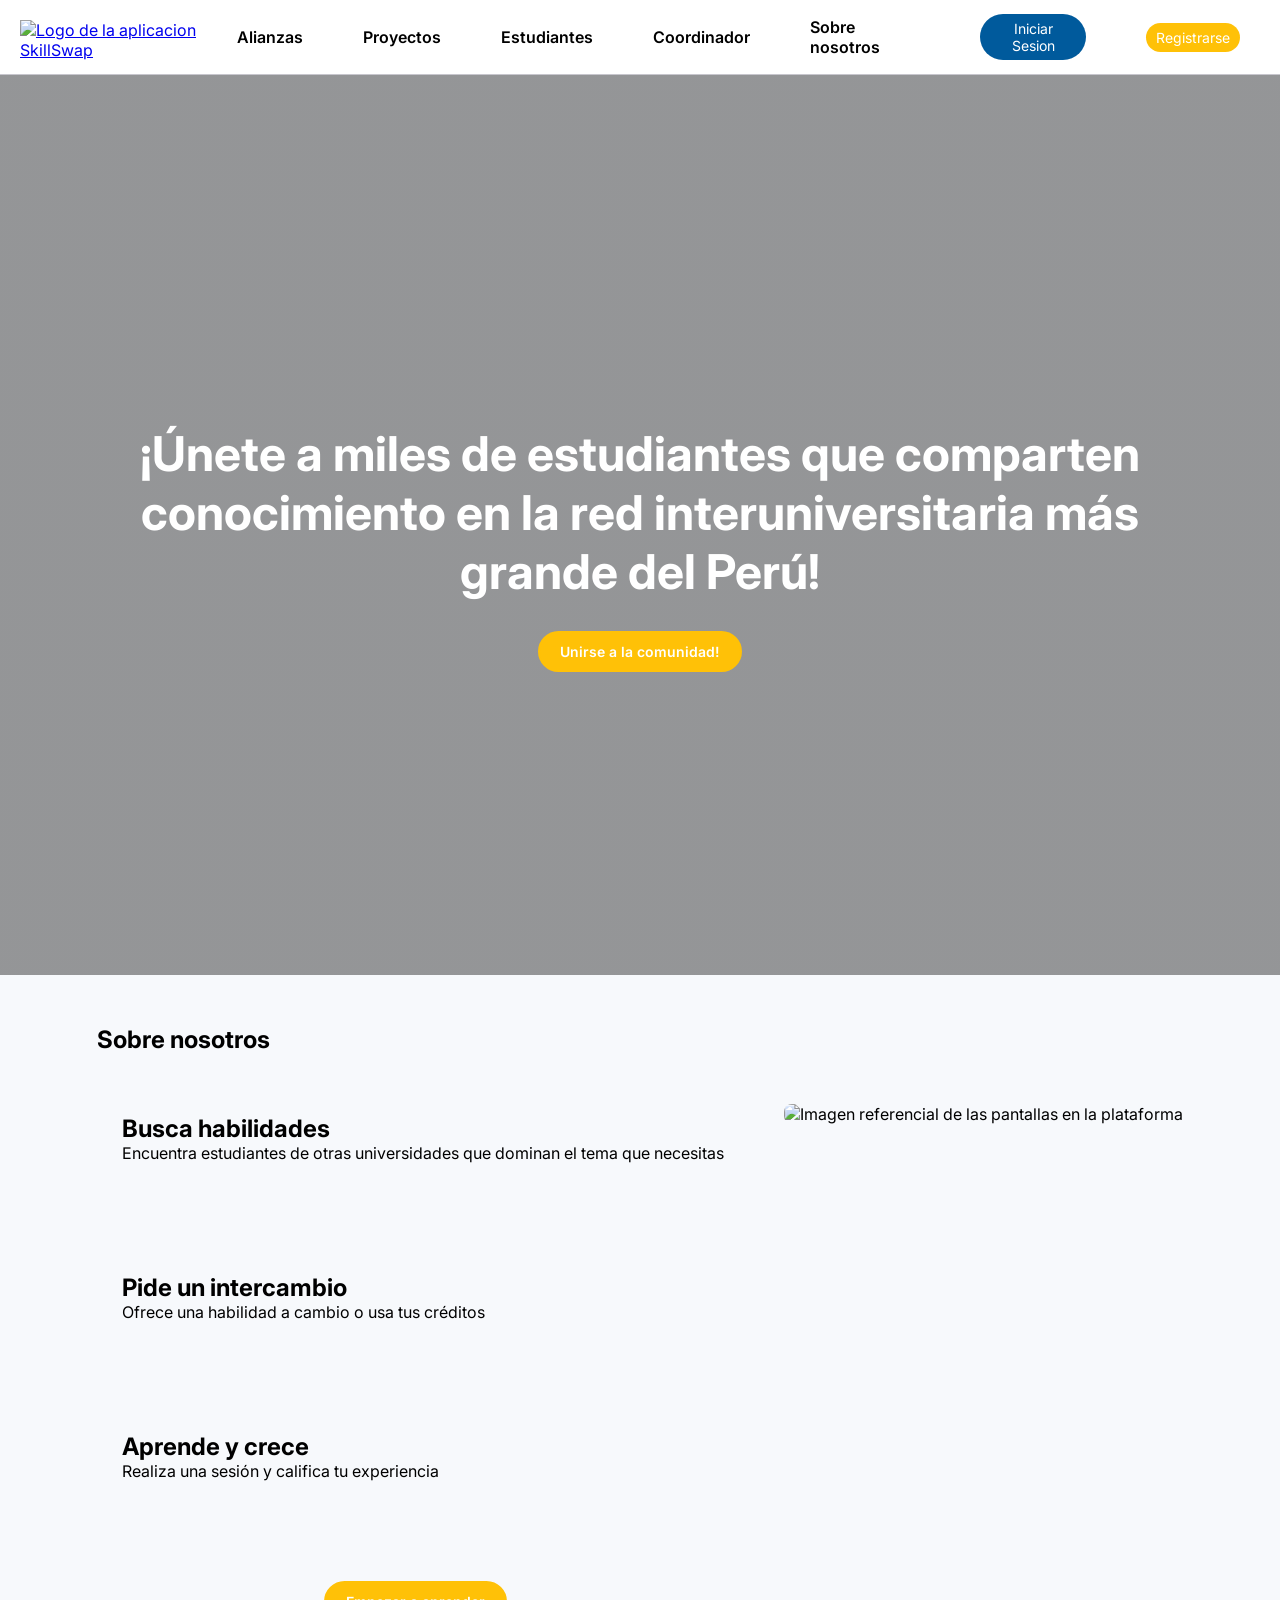
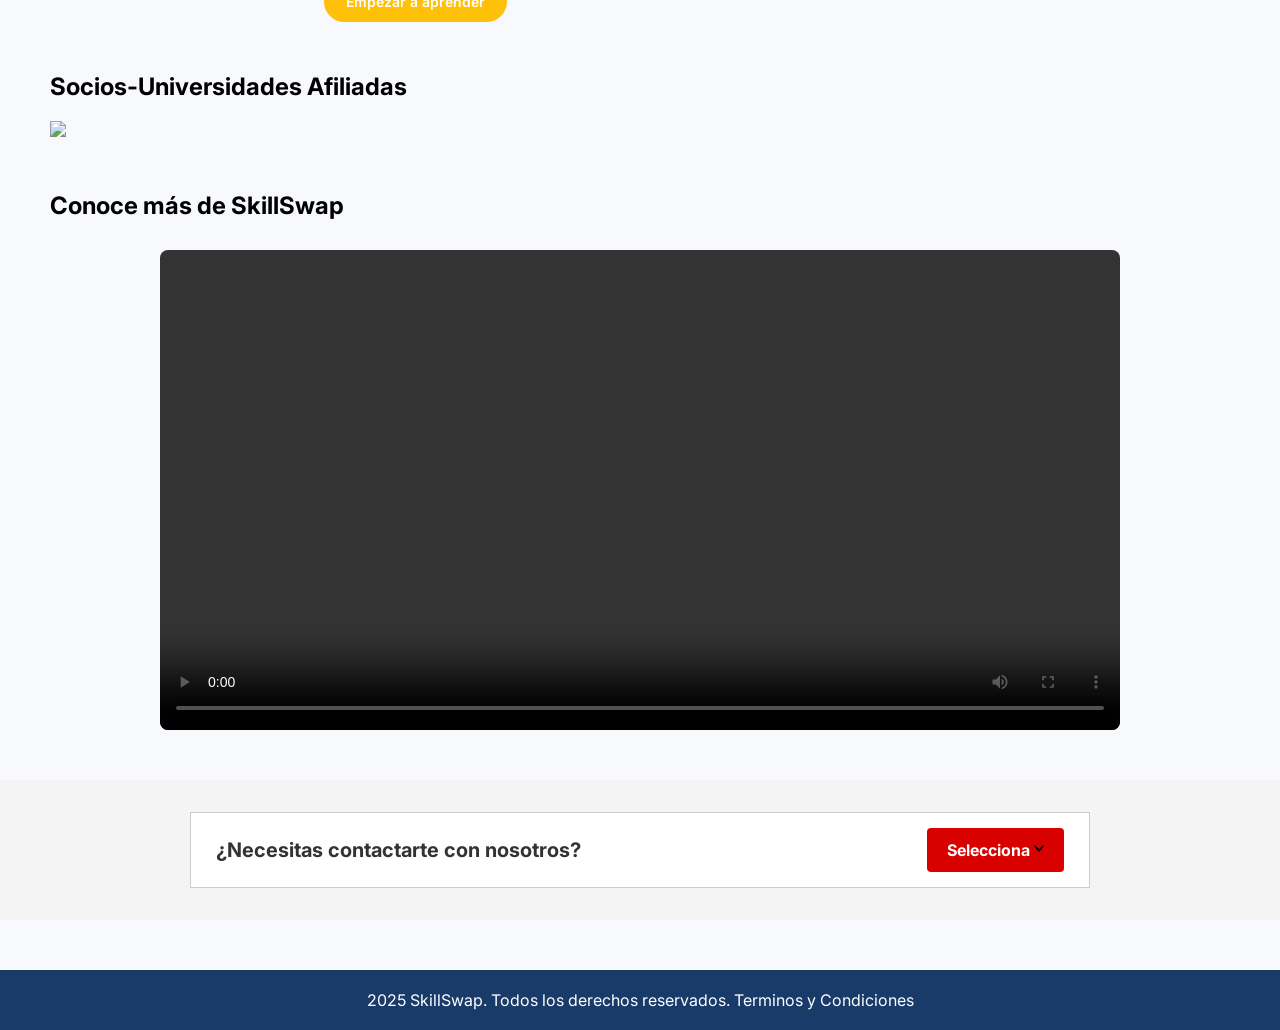
==== commit 6748d02f: "se agregan las secciones de alianza y proyectos" ====
--- a/public/index.html
+++ b/public/index.html
@@ -20,7 +20,15 @@
       </div>
       <div class="menu-horizontal">
         <ul class="menu-horizontal-opciones">
-          
+
+          <li>
+            <a href="sitios/alianzas.html">Alianzas</a>
+          </li>
+
+          <li>
+            <a href="sitios/proyectos.html">Proyectos</a>
+          </li>
+
           <li>
             <a href="sitios/index-user-estudiante.html">Estudiantes</a>
           </li>
--- a/public/assets/styles/styleSheet.css
+++ b/public/assets/styles/styleSheet.css
@@ -18,7 +18,7 @@
 
     /*Variables de color de texto*/
     --button-text-color: #ffff;
-    --placeholder-text-color: #c7c6cd;
+    --placeholder-text-color: #f4f4f4;
     --text-color: #000000;
 
     /*Variables de tamanio del nav y foot*/
@@ -921,6 +921,16 @@
     background-color: rgba(255, 255, 255, 0.1);
 }
 
+body.dark-mode {
+    background-color: #202020;
+    color: var(--text-color);
+}
+
+body.dark-mode .barra-navegacion {
+    background-color: #1a1a1a;
+    border-bottom: 1px solid #333;
+}
+
 /* Área principal de mensajes */
 .area-mensajes {
     flex-grow: 1; 
@@ -928,7 +938,7 @@
     padding: 20px;
     
     display: flex;
-    flex-direction: column-reverse; 
+    flex-direction: column;
     gap: 12px;
 }
 
@@ -1321,16 +1331,6 @@
     text-decoration: none;
 }
 
-.seccion-busqueda-principal {
-    display: flex;
-    flex-direction: column;
-    align-items: center; /* Centra todo el contenido */
-    width: 100%;
-    padding: 60px 20px; /* Espaciado superior e inferior */
-    box-sizing: border-box;
-    gap: 35px; 
-}
-
 .titulo-busqueda {
     font-family: "Inter", sans-serif; 
     font-size: 32px;
@@ -1354,10 +1354,10 @@
 
 .icono-lupa-busqueda {
     position: absolute;
-    left: 22px;
+    left: 5px;
     top: 50%;
     transform: translateY(-50%);
-    font-size: 24px;
+    font-size: 10px;
     color: #555;
     pointer-events: none; 
 }
@@ -3605,6 +3605,12 @@
 }
 
 .rating {
+  margin-top: 5px;
+  font-size: 18px;
+  color: #ff9800;
+}
+
+.rating-t {
   margin-top: 5px;
   font-size: 18px;
   color: #ff9800;
@@ -4346,6 +4352,31 @@
     background-color: #f0f2f5;
 }
 
+#btn-guardar-habilidad {
+    color: #fff;
+    font-family: "Inter", sans-serif;
+    font-size: 15px;
+    padding: 8px 18px;
+    border-radius: 999px;
+    margin: 20px;
+    border: none;
+}
+
+#btn-guardar-tema {
+    color: #fff;
+    font-family: "Inter", sans-serif;
+    font-size: 15px;
+    padding: 8px 18px;
+    border-radius: 999px;
+    margin: 20px;
+    border: none;
+}
+
+#panel-add-dominio {
+    align-items: center;
+    justify-content: center;
+}
+
 /*seccion nosotros*/
 
 .seccion-sobre-nosotros-principal {
@@ -4476,6 +4507,8 @@
 
 .btn-iniciarsesion,
 .btn-registrase,
+.btn-guardar-dominio,
+.btn-guardar-habilidad,
 .llamado-accion-boton,
 .llamado-accion-boton2,
 .contact-button {
@@ -4485,6 +4518,8 @@
 
 .btn-iniciarsesion:hover,
 .btn-registrase:hover,
+.btn-guardar-dominio:hover,
+.btn-guardar-habilidad:hover,
 .llamado-accion-boton:hover,
 .llamado-accion-boton2:hover,
 .contact-button:hover {
@@ -4916,6 +4951,14 @@
 }
 
 /* Ajustes específicos para elementos que no usan variables */
+
+body.dark-mode .icono-lupa {
+    content: url("../images/imagen-lupa-dkmd.png");
+}
+
+body.dark-mode .logo-ss {
+    content: url("../images/SkillSwap_logo_dkmd.png");
+}
 
 /* Títulos y texto fuerte */
 body.dark-mode h1,
@@ -4993,7 +5036,7 @@
 body.dark-mode .formulario-chat label,
 body.dark-mode .sobre-nosotros-texto-bloque p,
 body.dark-mode .tarjeta-info-vm p {
-    color: #dcdcdc;
+    color: whitesmoke;
 }
 
 /* Botones amarillos (mantenerlos pero con texto oscuro) */
@@ -5032,6 +5075,14 @@
     background-color: #007bff;
 }
 
+body.dark-mode .area-mensajes {
+    background-color: #505357;
+}
+
+body.dark-mode .chat-input-area {
+    background-color: #333;
+}
+
 
 /* SVGs que son negros por defecto */
 body.dark-mode svg path[fill="black"] {
@@ -5053,16 +5104,24 @@
 }
 
 /* Chat */
-body.dark-mode .burbuja-mensaje.recibido {
+body.dark-mode .burbuja-mensaje.recibido,
+body.dark-mode #panel-perfil,
+body.dark-mode .campo-busqueda {
     background-color: #333;
     color: #e0e0e0;
 }
 
 /* Ajustes Sidebar */
 body.dark-mode .ajustes-sidebar,
+body.dark-mode .descripcion,
 body.dark-mode .ajustes-sidebar-chat {
     background-color: #1e1e1e;
 }
+
+body.dark-mode .btnes-temas-hab li {
+    color: black;
+}
+
 body.dark-mode .ajustes-link.activo,
 body.dark-mode .ajustes-link-chat.activo {
     background-color: #f7f9fc;
@@ -5073,6 +5132,9 @@
     color: #e0e0e0;
 }
  body.dark-mode .ajustes-link:hover,
+ body.dark-mode .tarjeta-tutor,
+ body.dark-mode .columna-historial-sesiones,
+ body.dark-mode .tarjeta-sesion,
  body.dark-mode .ajustes-link-chat:hover {
     background-color: #333;
 }
@@ -5302,7 +5364,10 @@
 body.theme-pink .btn-iniciarsesion, 
 body.theme-pink .dash-est-boton-detalle,
 body.theme-pink .boton-chat-guardar,
+body.theme-pink .btn-guardar-dominio,
+body.theme-pink .btn-guardar-habilidad,
 body.theme-pink .btn-add-reply,
+body.theme-pink .boton-toggle.activo,
 body.theme-pink .ajustes-link.activo {
     background-color: #e83e8c !important;
 }
@@ -5315,11 +5380,14 @@
     --primary-color: #17a2b8;
     --secondary-color: #d1ecf1;
 }
-body.theme-lightblue .btn-iniciarsesion, 
-body.theme-lightblue .dash-est-boton-detalle,
-body.theme-lightblue .boton-chat-guardar,
-body.theme-lightblue .btn-add-reply,
-body.theme-lightblue .ajustes-link.activo {
+body.theme-pink .btn-iniciarsesion, 
+body.theme-pink .dash-est-boton-detalle,
+body.theme-pink .boton-chat-guardar,
+body.theme-pink .btn-guardar-dominio,
+body.theme-pink .btn-guardar-habilidad,
+body.theme-pink .btn-add-reply,
+body.theme-pink .boton-toggle.activo,
+body.theme-pink .ajustes-link.activo {
     background-color: #17a2b8 !important;
 }
 body.theme-lightblue .ajustes-link.activo {
@@ -5331,11 +5399,14 @@
     --primary-color: #fd7e14;
     --secondary-color: #ffeeba;
 }
-body.theme-orange .btn-iniciarsesion, 
-body.theme-orange .dash-est-boton-detalle,
-body.theme-orange .boton-chat-guardar,
-body.theme-orange .btn-add-reply,
-body.theme-orange .ajustes-link.activo {
+body.theme-pink .btn-iniciarsesion, 
+body.theme-pink .dash-est-boton-detalle,
+body.theme-pink .boton-chat-guardar,
+body.theme-pink .btn-guardar-dominio,
+body.theme-pink .btn-guardar-habilida,
+body.theme-pink .btn-add-reply,
+body.theme-pink .boton-toggle.activo,
+body.theme-pink .ajustes-link.activo {
     background-color: #fd7e14 !important;
 }
 body.theme-orange .ajustes-link.activo {
@@ -5507,7 +5578,7 @@
 
 
 
-
+/*ACAAAAAAA SON TODOS LOS ESTUDIANTES*/
 
 
 
@@ -5919,4 +5990,856 @@
     border-radius: 4px;
     font-size: 13px;
     cursor: pointer;
+}
+
+
+
+
+/* --- (NUEVO) Estilos Detalle Verificación Coordinador --- */
+
+/* Panel Lleno (ocupa el mismo espacio que el vacío) */
+.panel-detalle-completo-coord {
+    flex: 1; /* Ocupa el espacio restante a la derecha */
+    background-color: var(--white-color);
+    border: 1px solid var(--border-color);
+    border-radius: 12px;
+    padding: 30px;
+    display: flex;
+    flex-direction: column;
+    gap: 20px;
+    height: 600px; /* Ajusta según necesites o usa min-height */
+    box-sizing: border-box;
+    /* Animación suave al aparecer */
+    animation: fadeIn 0.3s ease-in-out;
+}
+
+@keyframes fadeIn {
+    from { opacity: 0; transform: translateY(10px); }
+    to { opacity: 1; transform: translateY(0); }
+}
+
+/* Cabecera */
+.detalle-header {
+    display: flex;
+    justify-content: space-between;
+    align-items: center;
+    border-bottom: 1px solid var(--border-color);
+    padding-bottom: 15px;
+    margin-bottom: 10px;
+}
+
+.detalle-header h2 {
+    margin: 0;
+    font-size: 20px;
+    color: var(--primary-color, #005a9c);
+}
+
+.btn-cerrar-detalle {
+    background: none;
+    border: none;
+    font-size: 24px;
+    color: #999;
+    cursor: pointer;
+    transition: color 0.2s;
+}
+.btn-cerrar-detalle:hover { color: #333; }
+
+/* Tarjeta de Perfil Interna */
+.detalle-perfil-card {
+    display: flex;
+    align-items: center;
+    gap: 20px;
+    background-color: #f8f9fa; /* Fondo gris suave */
+    padding: 20px;
+    border-radius: 12px;
+    border: 1px solid #eee;
+}
+
+.detalle-foto-grande {
+    width: 80px;
+    height: 80px;
+    border-radius: 50%;
+    object-fit: cover;
+    border: 3px solid white;
+    box-shadow: 0 4px 10px rgba(0,0,0,0.1);
+}
+
+.detalle-datos-principales h3 {
+    margin: 0 0 8px 0;
+    font-size: 18px;
+    color: #333;
+}
+
+.detalle-datos-principales p {
+    margin: 4px 0;
+    font-size: 14px;
+    color: #666;
+}
+
+/* Archivos Adjuntos */
+.detalle-seccion-info h4 {
+    margin: 0 0 10px 0;
+    font-size: 16px;
+    color: #333;
+}
+
+.archivo-adjunto-item {
+    display: flex;
+    align-items: center;
+    gap: 15px;
+    border: 1px solid var(--border-color);
+    padding: 12px 15px;
+    border-radius: 8px;
+    background-color: var(--white-color);
+    transition: background-color 0.2s;
+}
+.archivo-adjunto-item:hover { background-color: #f9f9f9; }
+
+.icono-pdf { font-size: 24px; }
+
+.info-archivo { flex: 1; }
+.nombre-archivo { font-weight: 600; font-size: 14px; margin: 0; }
+.peso-archivo { font-size: 12px; color: #888; margin: 0; }
+
+.btn-descargar-archivo {
+    background: none;
+    border: none;
+    font-size: 20px;
+    cursor: pointer;
+    color: var(--primary-color);
+}
+
+/* Badge Estado */
+.badge-estado {
+    display: inline-block;
+    padding: 6px 12px;
+    border-radius: 20px;
+    font-size: 13px;
+    font-weight: bold;
+}
+.badge-estado.pendiente {
+    background-color: #fff3cd;
+    color: #856404;
+    border: 1px solid #ffeeba;
+}
+
+/* Botones Footer */
+.detalle-acciones-footer {
+    margin-top: auto; /* Empuja al final */
+    display: flex;
+    gap: 15px;
+    justify-content: flex-end;
+    padding-top: 20px;
+    border-top: 1px solid var(--border-color);
+}
+
+.btn-accion-detalle {
+    padding: 10px 25px;
+    border-radius: 8px;
+    border: none;
+    font-weight: 600;
+    cursor: pointer;
+    font-size: 14px;
+    transition: transform 0.2s;
+}
+.btn-accion-detalle:hover { transform: scale(1.05); }
+
+.btn-accion-detalle.rechazar {
+    background-color: white;
+    border: 1px solid #dc3545;
+    color: #dc3545;
+}
+.btn-accion-detalle.aceptar {
+    background-color: #28a745;
+    color: white;
+}
+
+
+/* Estilos para el menú de filtros del Coordinador */
+.menu-filtros-busqueda {
+    display: none; /* Oculto por defecto */
+    position: absolute;
+    top: 115%; /* Justo debajo del botón */
+    right: 0;
+    background-color: white;
+    border: 1px solid #ccc;
+    border-radius: 12px;
+    box-shadow: 0 4px 15px rgba(0,0,0,0.15);
+    width: 180px;
+    z-index: 100;
+    overflow: hidden;
+}
+
+.menu-filtros-busqueda.activo {
+    display: block; /* Se muestra con JS */
+    animation: fadeIn 0.2s ease;
+}
+
+.opcion-filtro {
+    padding: 12px 15px;
+    font-size: 14px;
+    color: #333;
+    cursor: pointer;
+    border-bottom: 1px solid #f0f0f0;
+    transition: background-color 0.2s;
+}
+
+.opcion-filtro:last-child {
+    border-bottom: none;
+}
+
+.opcion-filtro:hover {
+    background-color: #f7f9fc;
+    color: #005a9c;
+}
+
+/* Marca visual para la opción seleccionada */
+.opcion-filtro.seleccionado {
+    background-color: #eef5ff;
+    color: #005a9c;
+    font-weight: 700;
+    border-left: 4px solid #005a9c;
+}
+
+
+
+
+/*ACA SE VA A AGREGAR ALGO DE ESTUDIANTE*/
+
+#contenedor-habilidades-edicion {
+    display: flex;
+    flex-wrap: wrap;
+    gap: 10px;
+    align-items: center;
+}
+/*--------------------------------------*/
+
+/* --- Nuevos Estilos para la Tarjeta de Estadísticas (Coordinador) --- */
+
+#total-estudiantes {
+    display: flex;
+    flex-direction: column;
+    gap: 15px; /* Espacio entre elementos */
+    padding: 25px;
+}
+
+/* El número grande de arriba */
+.estadistica-bloque.principal {
+    text-align: center;
+}
+
+.estadistica-titulo {
+    display: block;
+    font-size: 16px;
+    color: #555;
+    margin-bottom: 5px;
+    font-weight: 500;
+}
+
+.estadistica-numero-grande {
+    display: block;
+    font-size: 48px;
+    font-weight: 800;
+    color: var(--primary-color); /* Usa tu azul corporativo */
+    line-height: 1;
+}
+
+/* Línea separadora */
+.separador-reporte {
+    height: 1px;
+    background-color: #e0e0e0;
+    width: 100%;
+    margin: 5px 0;
+}
+
+/* Filas para Verificados y Activos */
+.estadistica-fila {
+    display: flex;
+    justify-content: space-between;
+    align-items: center;
+    font-size: 16px;
+}
+
+.estadistica-label {
+    color: #333;
+    font-weight: 600;
+    display: flex;
+    align-items: center;
+    gap: 8px; /* Espacio entre el icono y el texto */
+}
+
+.estadistica-valor {
+    font-weight: 700;
+    color: #000;
+    font-size: 18px;
+}
+
+/* Modo oscuro (Opcional, si quieres que se vea bien en Dark Mode) */
+body.dark-mode .estadistica-titulo { color: #aaa; }
+body.dark-mode .estadistica-numero-grande { color: #fff; }
+body.dark-mode .separador-reporte { background-color: #444; }
+body.dark-mode .estadistica-label { color: #ddd; }
+body.dark-mode .estadistica-valor { color: #fff; }
+/* --- Fin de Estilos para la Tarjeta de Estadísticas (Coordinador) --- */
+
+
+/* --- Modal de Confirmación (Estilo Alerta) --- */
+.modal-overlay {
+    display: none; /* Oculto por defecto */
+    position: fixed;
+    top: 0; left: 0;
+    width: 100%; height: 100%;
+    background-color: rgba(0, 0, 0, 0.6); /* Fondo oscuro */
+    z-index: 2000;
+    justify-content: center;
+    align-items: center;
+    animation: fadeIn 0.2s ease;
+}
+
+.modal-overlay.activo {
+    display: flex; /* Se activa con JS */
+}
+
+.modal-contenido {
+    background-color: white;
+    padding: 30px;
+    border-radius: 12px;
+    text-align: center;
+    max-width: 400px;
+    width: 90%;
+    box-shadow: 0 10px 25px rgba(0,0,0,0.2);
+    transform: scale(0.8);
+    animation: popIn 0.3s forwards;
+}
+
+.modal-icono-alerta {
+    width: 60px; height: 60px;
+    background-color: #ffecec;
+    color: #dc3545;
+    font-size: 30px;
+    font-weight: bold;
+    border-radius: 50%;
+    display: flex;
+    align-items: center;
+    justify-content: center;
+    margin: 0 auto 15px auto;
+    border: 2px solid #dc3545;
+}
+
+.modal-contenido h3 {
+    margin: 0 0 10px 0;
+    color: #333;
+}
+
+.modal-botones {
+    display: flex;
+    justify-content: center;
+    gap: 15px;
+    margin-top: 25px;
+}
+
+.btn-modal {
+    padding: 10px 20px;
+    border: none;
+    border-radius: 8px;
+    font-weight: 600;
+    cursor: pointer;
+    font-size: 14px;
+    transition: transform 0.1s;
+}
+.btn-modal:hover { transform: scale(1.05); }
+
+.btn-modal.secundario {
+    background-color: #e0e0e0;
+    color: #333;
+}
+
+/* El botón ROJO distintivo que pide la HU */
+.btn-modal.peligro {
+    background-color: #dc3545;
+    color: white;
+    box-shadow: 0 4px 10px rgba(220, 53, 69, 0.3);
+}
+/*aca termina modal de confirmacion*/
+
+
+/* --- Estilos para Créditos en el Perfil --- */
+.creditos-container {
+    margin-top: 10px;
+    background-color: #fff8e1; /* Fondo doradito suave */
+    border: 2px solid #ffc107; /* Borde dorado */
+    color: #333;
+    padding: 8px 15px;
+    border-radius: 20px;
+    font-weight: 700;
+    font-size: 16px;
+    display: inline-flex;
+    align-items: center;
+    gap: 8px;
+    box-shadow: 0 2px 5px rgba(0,0,0,0.05);
+    transition: transform 0.3s ease;
+}
+
+.creditos-container:hover {
+    transform: scale(1.05); /* Efecto pop al pasar el mouse */
+}
+
+.icono-credito {
+    font-size: 20px;
+}
+
+/* Ajuste para modo oscuro */
+body.dark-mode .creditos-container {
+    background-color: #2c2c2c;
+    border-color: #ffc107;
+    color: #ffc107;
+}
+/*aca termina estilos para creditos */
+
+/* --- Estilos para Archivos en el Chat --- */
+
+.burbuja-mensaje.archivo {
+    background-color: #f0f4f8;
+    border: 1px solid #d1d9e6;
+    padding: 10px;
+    display: flex;
+    align-items: center;
+    gap: 10px;
+    max-width: 250px;
+}
+
+/* Para mensajes enviados por mí (derecha) */
+.burbuja-mensaje.enviado.archivo {
+    background-color: #e3f2fd; /* Azulito claro */
+    border-color: #bbdefb;
+    align-self: flex-end;
+}
+
+.preview-imagen-chat {
+    max-width: 200px;
+    max-height: 150px;
+    border-radius: 8px;
+    margin-top: 5px;
+    border: 1px solid #ccc;
+}
+
+.archivo-info {
+    display: flex;
+    flex-direction: column;
+    overflow: hidden;
+}
+
+.archivo-nombre {
+    font-weight: 600;
+    font-size: 14px;
+    white-space: nowrap;
+    overflow: hidden;
+    text-overflow: ellipsis;
+    color: #333;
+}
+
+.archivo-tipo {
+    font-size: 11px;
+    color: #666;
+    text-transform: uppercase;
+}
+
+.icono-archivo-chat {
+    font-size: 24px;
+}
+/*aca termina estilos para archivos en el chat */
+
+/* --- Estilos para Adjuntar en Videollamada --- */
+
+.btn-adjuntar-video {
+    background-color: #333 !important; /* Fondo oscuro */
+    color: white !important;
+    border: 1px solid #555 !important;
+    width: 35px;
+    height: 35px;
+    border-radius: 50%;
+    cursor: pointer;
+    font-size: 20px;
+    font-weight: bold;
+    display: flex;
+    align-items: center;
+    justify-content: center;
+    margin-right: 5px;
+    transition: background-color 0.2s;
+}
+
+.btn-adjuntar-video:hover {
+    background-color: #555 !important;
+}
+
+/* Ajuste para que la imagen se vea bien en el chat oscuro de la llamada */
+.mensaje-chat-llamada img.preview-imagen-chat {
+    max-width: 100%;
+    border-radius: 4px;
+    margin-top: 5px;
+    border: 1px solid #555;
+}
+
+.mensaje-chat-llamada .archivo-info {
+    color: white; /* Texto blanco en fondo oscuro */
+}
+.mensaje-chat-llamada .archivo-tipo {
+    color: #aaa;
+}
+/*aca termina estilos para adjuntar en videollamada */
+
+
+/* esto es de coordinador */
+
+.panel-ver-mas:hover {
+    background-color: #e0e0e0; /* Fondo gris suave */
+    border-radius: 8px;
+    transform: translateY(3px); /* Se mueve un poquito hacia abajo */
+    transition: all 0.2s ease;
+}
+
+.panel-ver-mas {
+    transition: all 0.2s ease;
+    padding: 5px; /* Un poco de aire */
+}
+
+/*aca termina lo nuevo de coordinador*/
+
+
+/* --- Estilos Filtro Estudiante --- */
+.wrapper-filtro-estudiante {
+    position: relative;
+    display: inline-block;
+}
+
+.menu-filtros-busqueda {
+    display: none; /* Oculto por defecto */
+    position: absolute;
+    top: 110%;
+    right: 0;
+    background-color: white;
+    border: 1px solid #ddd;
+    border-radius: 8px;
+    box-shadow: 0 4px 10px rgba(0,0,0,0.1);
+    z-index: 100;
+    min-width: 160px;
+    overflow: hidden;
+}
+
+.menu-filtros-busqueda.activo {
+    display: block; /* Se muestra con JS */
+    animation: fadeIn 0.2s ease;
+}
+
+.opcion-filtro {
+    padding: 12px 15px;
+    font-size: 14px;
+    color: #333;
+    cursor: pointer;
+    border-bottom: 1px solid #f0f0f0;
+    transition: background 0.2s;
+}
+
+.opcion-filtro:last-child { border-bottom: none; }
+
+.opcion-filtro:hover {
+    background-color: #f7f9fc;
+    color: #005a9c;
+}
+
+.opcion-filtro.seleccionado {
+    background-color: #eef5ff;
+    color: #005a9c;
+    font-weight: bold;
+    border-left: 4px solid #005a9c;
+}
+/*aca termina filtro del estudiante*/
+
+/* --- Estilos Búsqueda Principal --- */
+.boton-buscar-principal {
+    background-color: #005a9c;
+    color: white;
+    border: none;
+    padding: 0 25px;
+    border-radius: 0 30px 30px 0; /* Redondeado a la derecha */
+    cursor: pointer;
+    font-weight: bold;
+    font-size: 16px;
+    transition: background 0.2s;
+}
+
+.boton-buscar-principal:hover {
+    background-color: #00447a;
+}
+/* --- Estilos Exclusivos para la Búsqueda Principal (Dashboard) --- */
+
+/* Ajuste para que el input no tenga esquinas redondas a la derecha */
+.campo-busqueda-wrapper-principal {
+    flex-grow: 1;
+    position: relative; /* Por si quieres poner el icono dentro */
+}
+
+.contenedor-barra-busqueda-principal {
+    display: flex;
+    background: white;
+    border-radius: 30px;
+    box-shadow: 0 4px 15px rgba(0,0,0,0.08); /* Sombra suave */
+    padding: 5px;
+    max-width: 700px; /* Ancho máximo solo para esta barra */
+    width: 100%;      /* Para que se adapte si la pantalla es menor a 700px */
+    margin: 0 auto 40px auto; /* Centrado horizontal */
+    align-items: center;
+}
+
+.campo-busqueda-principal {
+    border: none;
+    outline: none;
+    width: 100%;
+    padding: 15px 20px; /* Un poco más de relleno para que se vea grande */
+    font-size: 16px;
+    border-radius: 30px 0 0 30px; /* Redondeado solo a la izquierda */
+    background-color: transparent;
+}
+
+/* El botón de buscar */
+.boton-buscar-principal {
+    background-color: #005a9c;
+    color: white;
+    border: none;
+    padding: 0 30px;
+    border-radius: 0 30px 30px 0; /* Redondeado a la derecha */
+    cursor: pointer;
+    font-weight: bold;
+    font-size: 16px;
+    height: 100%; /* Asegura que tenga la misma altura que el input */
+    min-height: 50px; /* Altura mínima para que se vea bien */
+    transition: background 0.2s;
+}
+
+.boton-buscar-principal:hover {
+    background-color: #00447a;
+}
+
+/* Ajuste para el icono de la lupa si lo usas dentro del input */
+.contenedor-barra-busqueda-principal .icono-lupa-busqueda {
+    padding-left: 15px;
+    display: flex;
+    align-items: center;
+}
+
+/* --- Tarjetas de Tutor para la Búsqueda Principal (Dashboard) --- */
+
+.tarjeta-tutor-dashboard {
+    background-color: white;
+    border: 1px solid #e0e0e0;
+    border-radius: 16px; /* Bordes más redondos */
+    padding: 20px;
+    display: flex;
+    flex-direction: column; /* Diseño vertical limpio */
+    gap: 15px;
+    width: 250px; /* Ancho fijo para que se vean uniformes */
+    box-shadow: 0 4px 12px rgba(0,0,0,0.05);
+    transition: transform 0.2s, box-shadow 0.2s;
+}
+
+.tarjeta-tutor-dashboard:hover {
+    transform: translateY(-5px);
+    box-shadow: 0 8px 20px rgba(0,0,0,0.1);
+    border-color: #bbdefb;
+}
+
+/* Sección superior: Foto + Texto */
+.tarjeta-tutor-dashboard .tutor-info {
+    display: flex;
+    align-items: center;
+    gap: 15px;
+}
+
+.tarjeta-tutor-dashboard .tutor-foto {
+    width: 60px;
+    height: 60px;
+    border-radius: 50%;
+    object-fit: cover;
+    border: 2px solid #f0f0f0;
+}
+
+.tarjeta-tutor-dashboard .tutor-datos h3 {
+    font-size: 16px;
+    margin: 0 0 4px 0;
+    color: #333;
+    font-weight: 700;
+}
+
+.tarjeta-tutor-dashboard .tutor-datos p {
+    font-size: 13px;
+    margin: 0 0 4px 0;
+    color: #666;
+}
+
+.tarjeta-tutor-dashboard .tutor-rating {
+    font-size: 12px;
+    font-weight: 600;
+    color: #f39c12; /* Color estrella */
+    background-color: #fff8e1;
+    padding: 2px 8px;
+    border-radius: 10px;
+    display: inline-block;
+}
+
+/* Sección Tags */
+.tarjeta-tutor-dashboard .tutor-tags {
+    display: flex;
+    flex-wrap: wrap;
+    gap: 8px;
+}
+
+/* Reutilizamos estilo de tag pero aseguramos tamaño */
+.tarjeta-tutor-dashboard .tag-tutor {
+    font-size: 11px;
+    background-color: #f0f7ff;
+    color: #005a9c;
+    padding: 4px 10px;
+    border-radius: 6px;
+    font-weight: 500;
+}
+
+/* Botones de acción */
+.tarjeta-tutor-dashboard .tutor-acciones {
+    display: flex;
+    gap: 10px;
+    margin-top: auto; /* Empuja los botones al final */
+}
+
+.tarjeta-tutor-dashboard .btn-ver-perfil,
+.tarjeta-tutor-dashboard .btn-solicitar {
+    flex: 1;
+    padding: 8px 0;
+    border-radius: 8px;
+    font-size: 13px;
+    font-weight: 600;
+    cursor: pointer;
+    border: none;
+    transition: background 0.2s;
+}
+
+.tarjeta-tutor-dashboard .btn-ver-perfil {
+    background-color: #f5f5f5;
+    color: #555;
+}
+.tarjeta-tutor-dashboard .btn-ver-perfil:hover { background-color: #e0e0e0; }
+
+.tarjeta-tutor-dashboard .btn-solicitar {
+    background-color: #005a9c;
+    color: white;
+}
+.tarjeta-tutor-dashboard .btn-solicitar:hover { background-color: #00447a; }
+
+
+/* --- Estilos Videollamada Interactiva --- */
+
+/* Estado desactivado para Micrófono/Cámara */
+.btn-control.desactivado {
+    background-color: #dc3545 !important; /* Rojo */
+    color: white !important;
+    position: relative;
+}
+
+/* Opcional: Una línea tachada sobre el icono usando CSS (o cambias el icono en JS) */
+.btn-control.desactivado::after {
+    content: "/";
+    position: absolute;
+    font-size: 24px;
+    font-weight: bold;
+    color: white;
+    left: 50%;
+    top: 50%;
+    transform: translate(-50%, -50%) rotate(-45deg); /* Tacha diagonal */
+}
+
+/* Estilos de la Pizarra */
+.pizarra-overlay {
+    /* Asegúrate que tus estilos previos de overlay tengan display flex para centrar */
+    display: none; 
+    position: absolute;
+    top: 0; left: 0;
+    width: 100%; height: 100%;
+    background: rgba(0,0,0,0.8);
+    z-index: 100;
+    justify-content: center;
+    align-items: center;
+}
+
+.pizarra-overlay.activa {
+    display: flex; /* Se activa con JS */
+}
+
+.pizarra-contenido {
+    background: #f0f0f0;
+    padding: 15px;
+    border-radius: 12px;
+    box-shadow: 0 10px 30px rgba(0,0,0,0.5);
+}
+
+.pizarra-header {
+    display: flex;
+    justify-content: space-between;
+    margin-bottom: 10px;
+}
+
+.btn-control {
+    width: 50px;
+    height: 50px;
+    border-radius: 50%;
+    border: none;
+    background-color: #3c4043;
+    color: white;
+    cursor: pointer;
+    display: flex;
+    align-items: center;
+    justify-content: center;
+    transition: all 0.2s ease;
+}
+
+.btn-control:hover {
+    background-color: #505357;
+    transform: scale(1.05);
+}
+
+.btn-control.colgar {
+    background-color: #ea4335;
+}
+.btn-control.colgar:hover {
+    background-color: #d93025;
+}
+
+.btn-control.compartir {
+    background-color: #005a9c;
+}
+
+
+/* --- Estilos para la interacción de detalles (Agregado) --- */
+.detalles-extra {
+    background-color: #f9f9f9;
+    border: 1px solid #ddd;
+    border-radius: 8px;
+    padding: 10px;
+    margin-top: 10px;
+    font-size: 13px;
+    color: #555;
+    display: none; /* Oculto por defecto */
+    animation: fadeIn 0.3s ease;
+}
+
+.detalles-extra.activo {
+    display: block; /* Se muestra con JS */
+}
+
+.detalles-extra ul {
+    list-style: none;
+    padding-left: 5px;
+    margin: 5px 0;
+}
+
+.detalles-extra li {
+    margin-bottom: 3px;
 }
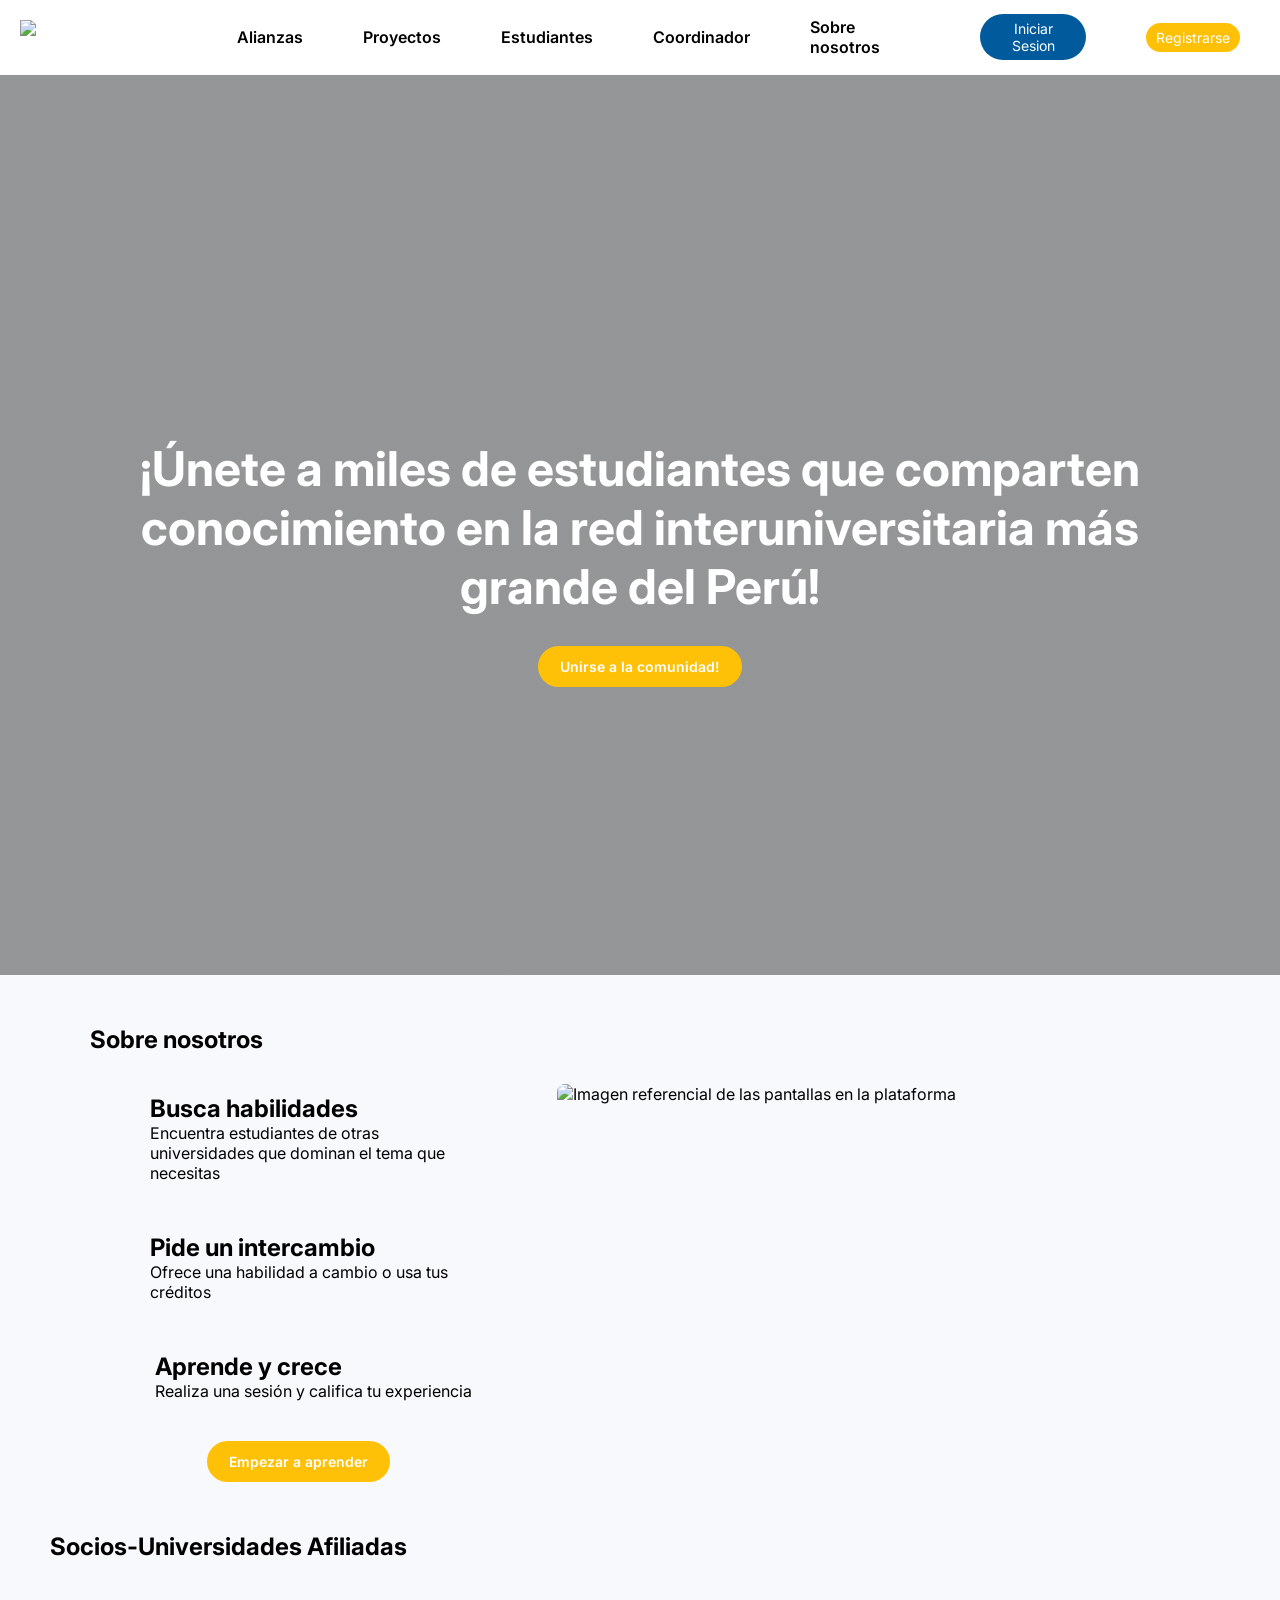
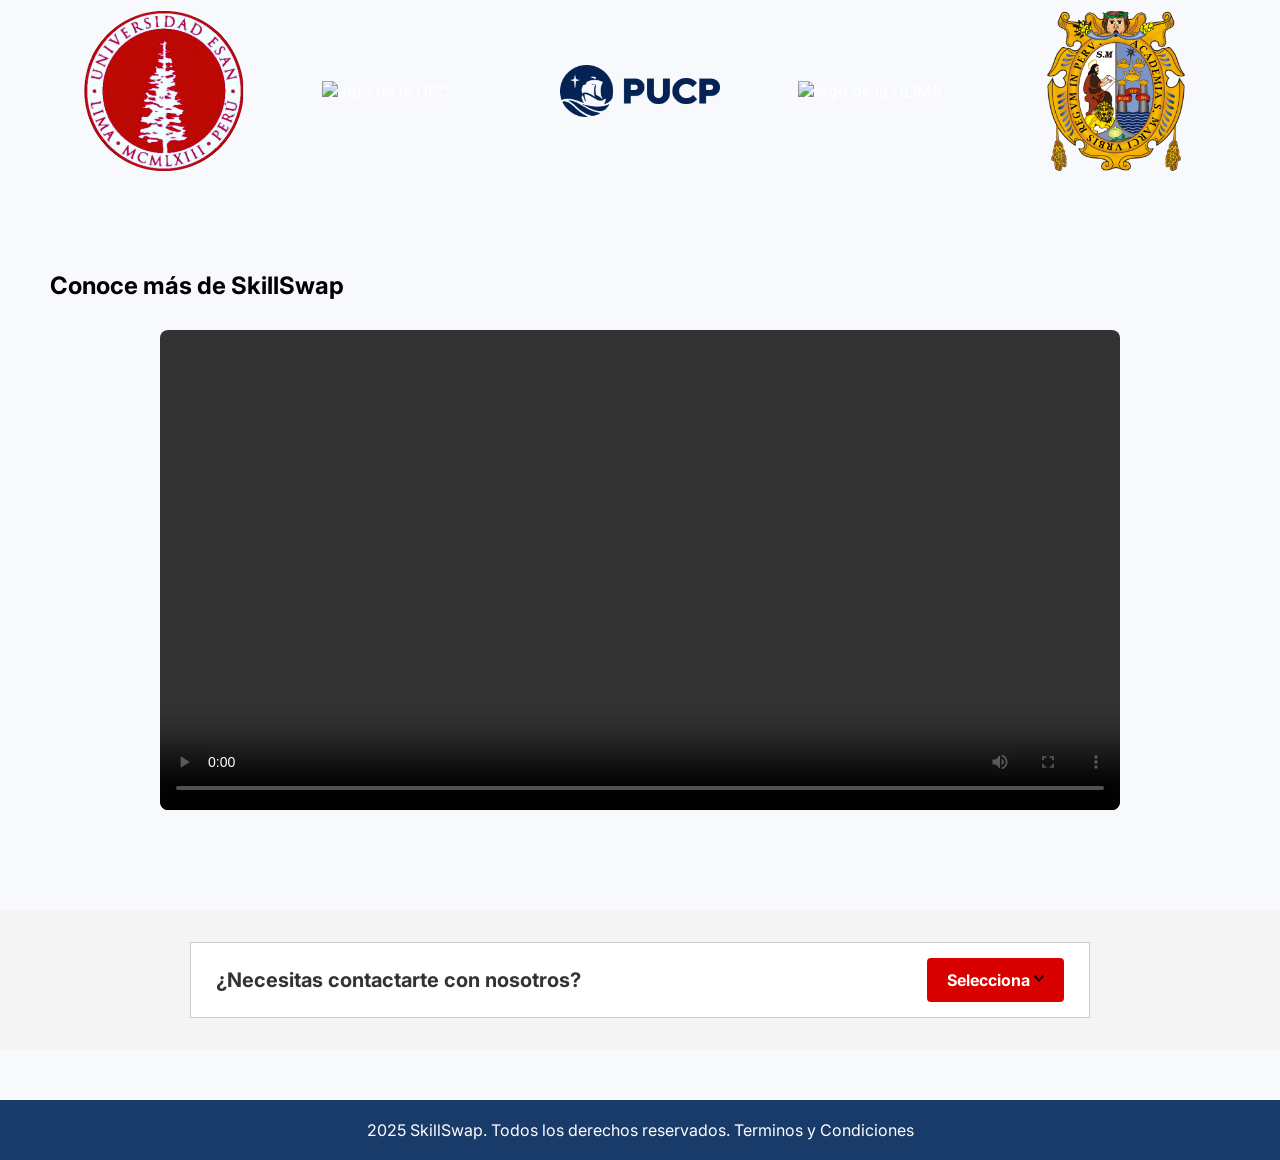
==== commit a3508106: "Avance del diseño responsive del landingpage, inicio sesion y registro" ====
--- a/public/index.html
+++ b/public/index.html
@@ -3,12 +3,19 @@
   <head>
     <meta charset="UTF-8" />
     <meta name="viewport" content="width=device-width, initial-scale=1.0" />
-    <link rel="stylesheet" href="assets/styles/styleSheet.css" />
+    <link rel="stylesheet" href="assets/styles/styleSheet-index.css" />
     <link rel="icon" href="favicon.ico" type="image/x-icon" />
     <title>SkillSwap</title>
   </head>
   <body>
     <nav class="barra-navegacion">
+      <!-- Botón menú hamburguesa -->
+      <div class="menu-hamburguesa" id="btn-menu">
+          <span></span>
+          <span></span>
+          <span></span>
+      </div>
+
       <div class="logo">
         <a href="index.html">
           <img
@@ -100,9 +107,8 @@
         ¡Únete a miles de estudiantes que comparten conocimiento en la red
         interuniversitaria más grande del Perú!
       </h2>
-      <a href="sitios\index-registrarse.html">
-       <button class= "llamado-accion-boton">Unirse a la comunidad!</button>
-       </a>   
+      <button class= "llamado-accion-boton" onclick="location.href='sitios/index-registrarse.html'">Unirse a la comunidad!</button>
+
     </section>
     <!--seccion 2-->
     <section class="seccion-nosotros">
@@ -118,7 +124,7 @@
                     </div>
                     <div class="ns-texto">
                         <h2>Busca habilidades</h2>
-                        <p> Encuentra estudiantes de otras universidades que dominan el tema que necesitas</p> 
+                        <p>Encuentra estudiantes de otras universidades que dominan el tema que necesitas</p> 
                     </div>  
               </div>
               <div class="elementos-nosotros-txt">
@@ -139,7 +145,7 @@
                         <p>Realiza una sesión y califica tu experiencia</p> 
                       </div>
               </div>
-              <button class="llamado-accion-boton2">Empezar a aprender</button>
+              <button class="llamado-accion-boton2" onclick="location.href='sitios/index-login.html'">Empezar a aprender</button>
             </div>
             <div class="division-nosotros-ima">
               <img src="assets/images/imagen-derecha-seccion.png" alt="Imagen referencial de las pantallas en la plataforma">
@@ -150,12 +156,19 @@
     </section>
     <!--seccion 3-->
     <section class="seccion-socios">
-      <div class="socios-titulo">
-          <h1>Socios-Universidades Afiliadas</h1>
-      </div>
-      <div class="socios-logos">
-        <img src="assets/images/logos-universidades.png">
-      </div>
+      <div class="division-general-socios"></div>
+        <div class="socios-titulo">
+            <h1>Socios-Universidades Afiliadas</h1>
+        </div>
+        <div class="socios-logos">
+          <div class="socios-logos-row">
+            <a href="https://www.esan.edu.pe" target="_blank"><div class="socio-logo"><img src="assets/images/esan_logo2.png" alt="logo de la ESAN"></div></a>
+            <a href="https://www.upc.edu.pe" target="_blank"><div class="socio-logo"><img src="assets/images/upc_logo.png" alt="logo de la UPC"></div></a>
+            <a href="https://www.pucp.edu.pe" target="_blank"><div class="socio-logo"><img src="assets/images/pucp_logo.png" alt="logo de la PUCP"></div></a>
+            <a href="https://www.ulima.edu.pe" target="_blank"><div class="socio-logo"><img src="assets/images/u_lima_logo.svg" alt="logo de la ULIMA"></div></a>
+            <a href="https://www.unmsm.edu.pe" target="_blank"><div class="socio-logo"><img src="assets/images/unmsm_logo.png" alt="logo de la UNMSM"></div></a>
+          </div>
+        </div>
     </section>
 
     <!-- seccion about the product -->
@@ -184,8 +197,8 @@
       </button>
 
       <div class="dropdown-menu">
-        <a href="sitios/index-user-estudiante.html">Estudiante</a>
-        <a href="sitios/index-user-coordinador.html">Coordinador</a>
+        <a href="sitios/alianzas.html">Alianzas</a>
+        <a href="sitios/proyectos.html">Proyectos</a>
       </div>
 
     </div>
@@ -206,5 +219,15 @@
         <p>2025 SkillSwap. Todos los derechos reservados. <a href="archivos/TerminosCondiciones.pdf" class="terminos-condiciones">Terminos y Condiciones</a> </p>
       </div>
     </footer>
+    <!--script menu hamburguesa-->
+  <script>
+      const btnMenu = document.getElementById('btn-menu');
+      const menu = document.querySelector('.barra-navegacion .menu-horizontal');
+
+      btnMenu.addEventListener('click', () => {
+      menu.classList.toggle('activo');
+  });
+  </script>
+
   </body>
 </html>
--- a/public/assets/styles/styleSheet-index.css
+++ b/public/assets/styles/styleSheet-index.css
@@ -0,0 +1,572 @@
+@import url("https://fonts.googleapis.com/css2?family=Inter:ital,opsz,wght@0,14..32,100..900;1,14..32,100..900&display=swap");
+
+* {
+  margin: 0;
+  padding: 0;
+  box-sizing: border-box; /* ayuda a que los tamaños sean más predecibles */
+  font-family: "Inter", sans-serif;
+}
+
+:root
+{
+    /*Variables de color*/
+    --background-color: #f7f9fc;
+    --primary-color: #193b69;
+    --secondary-color: #FFC107;
+    --border-color: #ccc;
+    --white-color: #ffffff;
+
+    /*Variables de color de texto*/
+    --button-text-color: #ffff;
+    --placeholder-text-color: #f4f4f4;
+    --text-color: #000000;
+
+    /*Variables de tamanio del nav y foot*/
+    --nav-bar-height: 75px;
+    --footer-height: 58px;
+
+    /*Variables de texto (Tamaño, Peso y Interlineado)*/
+    --h1-font-size: 32px;
+    --h1-font-weight: bold;
+
+    --h2-font-size: 24px;
+    --h2-font-weight: 600;
+
+    --h3-font-size: 20px;
+    --h3-font-weight: 600;
+
+    --base-font-size: 16px;
+    --base-font-weight: 400;
+
+    --label-font-size: 14px;
+    --label-font-weight: 500;
+
+    --line-height: 1.5;
+}
+
+body 
+{
+    background-color: var(--background-color); /* Un fondo gris muy claro */
+    margin-top: var(--nav-bar-height); /* Espacio para la barra de navegación fija */
+}
+
+.barra-navegacion
+{
+  display: flex;
+  background-color: var(--white-color);
+  margin: 0;
+  justify-content: space-between;
+  align-items: center;
+  padding: 0px 20px;
+  height: 75px;
+  width: 100%;
+  position: fixed;
+  border-bottom: 1px solid var(--background-color);
+  top: 0;
+  left: 0;
+  z-index: 1000;
+}
+
+.menu-horizontal-opciones 
+{
+  list-style: none;
+  text-decoration: none;
+  display: flex;
+  justify-content: space-around;
+  color: var(--text-color);
+  width: 100%;
+  padding: 0;
+  align-items: center;
+  gap: 20px;
+}
+
+.menu-horizontal-opciones li a {
+  list-style: none;
+  text-decoration: none;
+  display: block;
+  color: var(--text-color);
+  padding: 10px 20px;
+  font-weight: 600;
+  font-size: 16px;
+}
+.menu-horizontal-opciones li a:hover {
+  color: #193b69;
+}
+
+.btn-iniciarsesion {
+  border-radius: 50px;
+  padding: 6px 14px;
+  font-size: 14px;
+  background-color: #005a9c;
+  color: var(--button-text-color);
+  border: none;
+  cursor: pointer;
+}
+
+.btn-registrase 
+{
+  border-radius: 50px;
+  padding: 6px 10px;
+  font-size: 14px;
+  background-color: var(--secondary-color);
+  color: var(--button-text-color);
+  border: none;
+  cursor: pointer;
+}
+
+.menu-vertical-lp {
+  list-style: none;
+  padding: 0;
+  position: absolute;
+  display: none;
+  width: 150px;
+  background-color: rgba(0, 0, 0, 0.5);
+}
+
+.menu-horizontal-opciones li:hover .menu-vertical-lp 
+{
+  display: block;
+}
+
+.menu-horizontal-opciones li:hover .menu-vertical-lp-conts 
+{
+  display: block;
+}
+
+.menu-vertical-lp li a 
+{
+  padding: 15px 15px 15px 20px;
+  margin: 5px;
+  color: var(--white-color);
+}
+.menu-vertical-lp li a:hover {
+  color: var(--secondary-color);
+}
+
+.menu-vertical-lp-conts {
+  list-style: none;
+  padding: 0;
+  position: absolute;
+  display: none;
+  width: 150px;
+  background-color: rgba(0, 0, 0, 0.5);
+}
+
+.menu-vertical-lp-conts li a {
+  padding: 7px 15px 7px 7px;
+  margin: 5px;
+  color: var(--white-color);
+  display: flex;
+  gap: 7px;
+  align-items: center;
+  justify-content: left;
+}
+
+.menu-vertical-lp-conts li a:hover{
+  color: var(--secondary-color);
+}
+
+.conts-logos {
+  margin: 5px;
+  height: 30px;
+  max-height: 30px;
+}
+
+.logo {
+  padding-top: 5px;
+  align-items: center;
+}
+
+.logo img {
+  width: 100%;
+  max-width: 200px;
+}
+
+.seccion-llamado-accion {
+  padding-top: 75px;
+  background: linear-gradient(rgba(0, 0, 0, 0.4), rgba(0, 0, 0, 0.4)),
+    url(../images/imagen_banner.png);
+  background-size: cover;
+  height: 100vh;
+  display: flex;
+  flex-direction: column;
+  justify-content: center;
+  align-items: center;
+}
+
+.llamado-accion-texto 
+{
+  color: var(--white-color);
+  text-align: center;
+  font-size: 48px;
+  width: 80%;
+}
+
+.llamado-accion-boton {
+  margin: 30px auto 0px auto;
+  display: block;
+  font-family: inherit;
+  color: var(--button-text-color);
+  padding: 10px 20px;
+  border-radius: 999px;
+  font-size: 14px;
+  font-weight: 600;
+  background-color: var(--secondary-color);
+  border: 2px solid var(--secondary-color);
+  cursor: pointer;
+  text-decoration: none;
+}
+
+/* -----------Seccion 2 ------*/
+.seccion-nosotros {
+  margin: 50px;
+  height: 100%;
+  display: flex;
+  flex-direction: column;
+  align-items: center;
+}
+
+.division-general-nosotros {
+  display: flex;
+  flex-direction: column;
+  gap: 30px;
+  justify-content: center;
+}
+.division-contenido-row{
+  display: flex;
+  flex-direction: row; 
+  gap: 50px; 
+  justify-content: center;
+  width: 100%;
+}
+.division-nosotros-txt {
+    display: flex;
+    flex-direction: column;
+    justify-content: center;
+    align-items: center;
+    gap: 30px;
+}
+
+.elementos-nosotros-txt{
+    display: flex; 
+    flex-direction: row; 
+    align-items: center; 
+    gap: 30px;
+    max-width: 90%;
+}
+.llamado-accion-boton2{
+
+  font-family: inherit;
+  color: var(--button-text-color);
+  padding: 10px 20px;
+  border-radius: 999px;
+  font-size: 14px;
+  font-weight: 600;
+  background-color: var(--secondary-color);
+  border: 2px solid var(--secondary-color);
+  cursor: pointer;
+  display: block;
+  margin: 0 auto;
+}
+.ns-icono img {
+    /* Define un tamaño fijo para todos los iconos */
+    width: 50px; 
+    height: auto;
+}
+
+.division-nosotros-ima  
+{
+    display: flex;
+    width: 90%;
+    justify-content: center;
+    align-content: center;
+}
+.division-nosotros-ima img 
+{
+  width: 100%;
+}
+
+/* Seccion 3 */
+.seccion-socios
+{
+    margin: 50px;
+  display: flex;
+  flex-direction: column;
+  align-items: flex-start;
+}
+
+.socios-logos 
+{
+    padding: 30px 0px;
+    width: 100%;
+}
+
+.socios-logos-row
+{
+    display: flex;
+    flex-wrap: wrap;
+    justify-content: space-evenly;
+    gap: 10px;
+}
+
+.socio-logo{
+  width: 15%;
+  padding: 20px;
+  width: 200px;
+  height: 200px;
+  align-content: center;
+}
+.socio-logo img
+{
+    width: 100%; 
+    height: 100%;
+    object-fit: contain; /* Mantiene proporción sin deformarse */
+}
+
+.seccion-atp 
+{
+    margin: 50px;
+  display: flex;
+  flex-direction: column; 
+}
+
+.div-video-atp {
+  display: flex;
+  flex: 1;
+  align-items: center;
+  justify-content: center;
+  padding-top: 30px;
+  padding-bottom: 50px;
+}
+
+.div-video-atp video {
+  width: 100%; /* ancho de la pantalla */
+  max-width: 60rem; /* ancho máximo de 500px */
+  justify-content: center;
+}
+
+.contact-section {
+  font-family: Arial, sans-serif;
+  padding: 2rem;
+  background-color: #f4f4f4;
+}
+
+.contact-bar {
+  display: flex;
+  justify-content: space-between;
+  align-items: center;
+  background-color: var(--white-color);
+  border: 1px solid var(--border-color);
+  padding: 15px 25px;
+  max-width: 900px;
+  margin: 0 auto;
+}
+
+.contact-bar h3 {
+  margin: 0;
+  font-size: 1.25rem;
+  font-weight: 700;
+  color: #333;
+}
+
+.contact-button {
+  background-color: #d90000;
+  color: var(--white-color);
+  border: none;
+  padding: 12px 20px;
+  font-size: 1rem;
+  font-weight: bold;
+  cursor: pointer;
+  border-radius: 4px;
+  transition: background-color 0.3s ease;
+}
+
+.contact-button:hover 
+{
+  background-color: #b30000;
+}
+
+.dropdown-container 
+{
+  position: relative;
+  display: inline-block; 
+}
+
+.dropdown-menu {
+  display: none; 
+  position: absolute; 
+  right: auto;
+  top: 100%; 
+  background-color: #f1f1f1; 
+  min-width: 200px; 
+  border: 1px solid var(--border-color);
+  border-top: none; 
+  box-shadow: 0px 8px 16px 0px rgba(0,0,0,0.1); 
+  z-index: 1; 
+}
+
+.dropdown-menu a 
+{
+  color: #333; 
+  padding: 12px 16px; 
+  text-decoration: none; 
+  display: block; 
+  font-size: 1rem;
+}
+
+.dropdown-menu a:hover 
+{
+  background-color: #ddd;
+}
+
+.dropdown-container:hover .dropdown-menu 
+{
+  display: block;
+}
+
+.seccion-footer
+{
+  background-color: #193b69;
+  color: var(--white-color);
+  text-align: center;
+  padding: 20px;
+  margin-top: 50px;   
+}
+
+.seccion-footer p, a
+{
+  margin: 0 auto;
+    color: var(--white-color);
+    text-decoration: none;
+}
+
+.btn-iniciarsesion,
+.btn-registrase,
+.llamado-accion-boton,
+.llamado-accion-boton2,
+.contact-button {
+  /* Añadimos una transición suave para los efectos */
+  transition: transform 0.2s ease-in-out, filter 0.2s ease-in-out, box-shadow 0.2s ease-in-out;
+}
+
+.btn-iniciarsesion:hover,
+.btn-registrase:hover,
+.llamado-accion-boton:hover,
+.llamado-accion-boton2:hover,
+.contact-button:hover {
+  transform: scale(1.05); /* Zoom botón ligeramente */
+  filter: brightness(110%); /* el brillo */
+  box-shadow: 0 4px 12px rgba(0, 0, 0, 0.1); /* sombra sutil */
+}
+
+.elementos-nosotros-txt {
+  padding: 10px;
+  border-radius: 8px;
+  transition: transform 0.3s ease, box-shadow 0.3s ease;
+}
+
+.elementos-nosotros-txt:hover {
+  transform: translateY(-5px); /* Eleva tarjeta */
+  box-shadow: 0 8px 16px rgba(0, 0, 0, 0.1); /* Añade sombra */
+}
+
+.division-nosotros-ima img {
+  transition: transform 0.3s ease-out;
+  border-radius: 8px; /* Para que las esquinas se vean suaves al crecer */
+}
+
+.division-nosotros-ima img:hover {
+  transform: scale(1.03); /* Agranda la imagen un 3% */
+}
+
+.socio-logo:hover {
+  transform: translateY(-5px); /* Eleva tarjeta */
+  box-shadow: 0 8px 16px rgba(0, 0, 0, 0.1); /* Añade sombra */
+  cursor: pointer;
+}
+
+.div-video-atp video {
+  transition: box-shadow 0.3s ease;
+  border-radius: 8px; /* sombra */
+}
+
+.div-video-atp video:hover {
+  box-shadow: 0 10px 25px rgba(0, 0, 0, 0.15); /* Sombra */
+}
+
+/* Tablets y pantallas medianas */
+@media screen and (max-width: 1024px) 
+{
+    .division-contenido-row 
+    {
+        flex-direction: column-reverse;
+        gap: 30px;
+        align-items: center;
+
+    }
+
+    .elementos-nosotros-txt
+    {
+        width: 65%;
+    }
+
+    .division-nosotros-ima img {
+        width: 80%;
+        max-width: 600px;
+    }
+
+    .llamado-accion-texto {
+        font-size: 36px;
+        width: 90%;
+    }
+
+    .seccion-nosotros {
+        margin: 30px;
+    }
+
+    .barra-navegacion {
+        padding: 0 10px;
+    }
+}
+
+/* Móviles (smartphones) */
+@media screen and (max-width: 768px) 
+{
+    .menu-horizontal-opciones 
+    {
+        flex-direction: column-reverse;
+        gap: 30px;
+        background-color: #ffffff;
+        position: fixed;
+        top: 75px;
+        left: -100%;
+        width: 100%;
+        height: calc(100% - 75px);
+        transition: left 0.3s ease;
+    }
+
+    .llamado-accion-texto {
+        font-size: 28px;
+    }
+
+    .division-nosotros-ima img {
+        width: 90%;
+        max-width: 400px;
+    }
+
+    .seccion-nosotros {
+        margin: 20px;
+    }
+
+    .elementos-nosotros-txt
+    {
+        width: 90%;
+    }
+
+    .llamado-accion-boton,
+    .llamado-accion-boton2 {
+        width: 80%;
+        font-size: 16px;
+        padding: 12px 20px;
+    }
+}
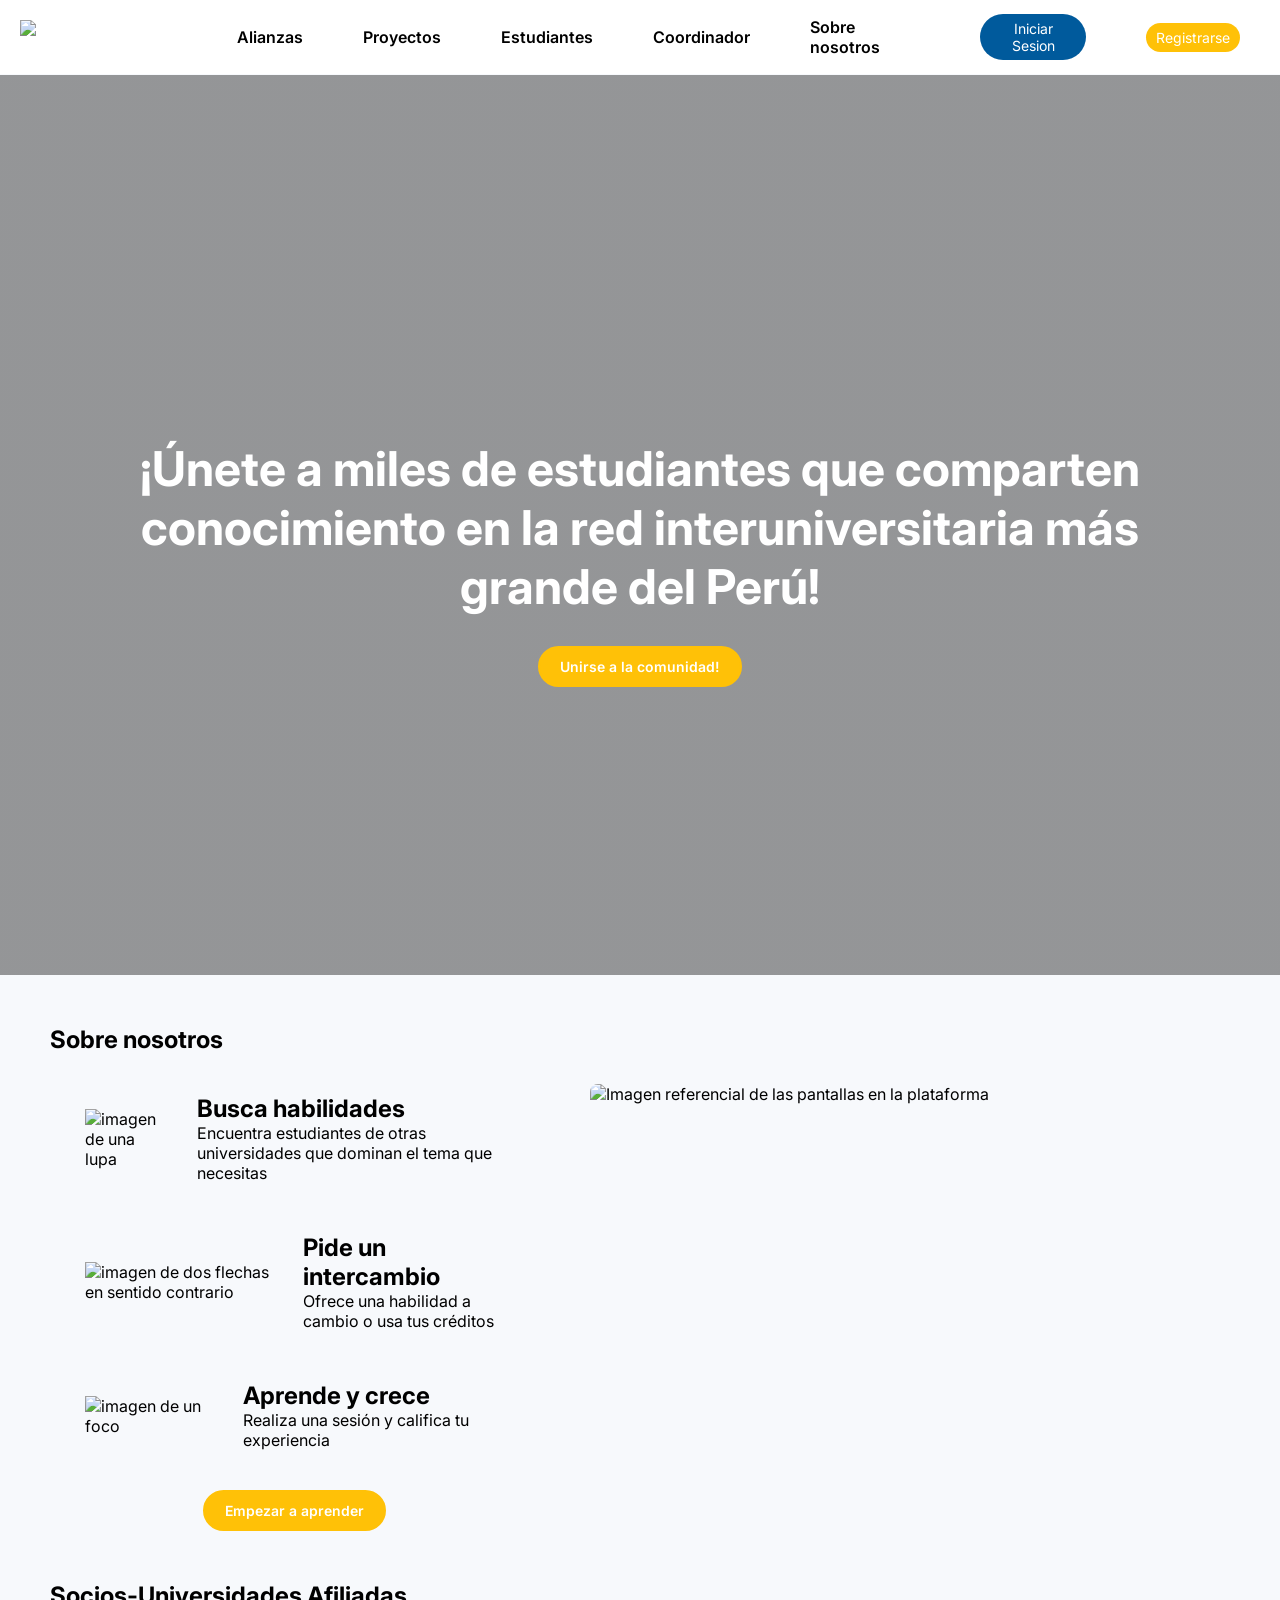
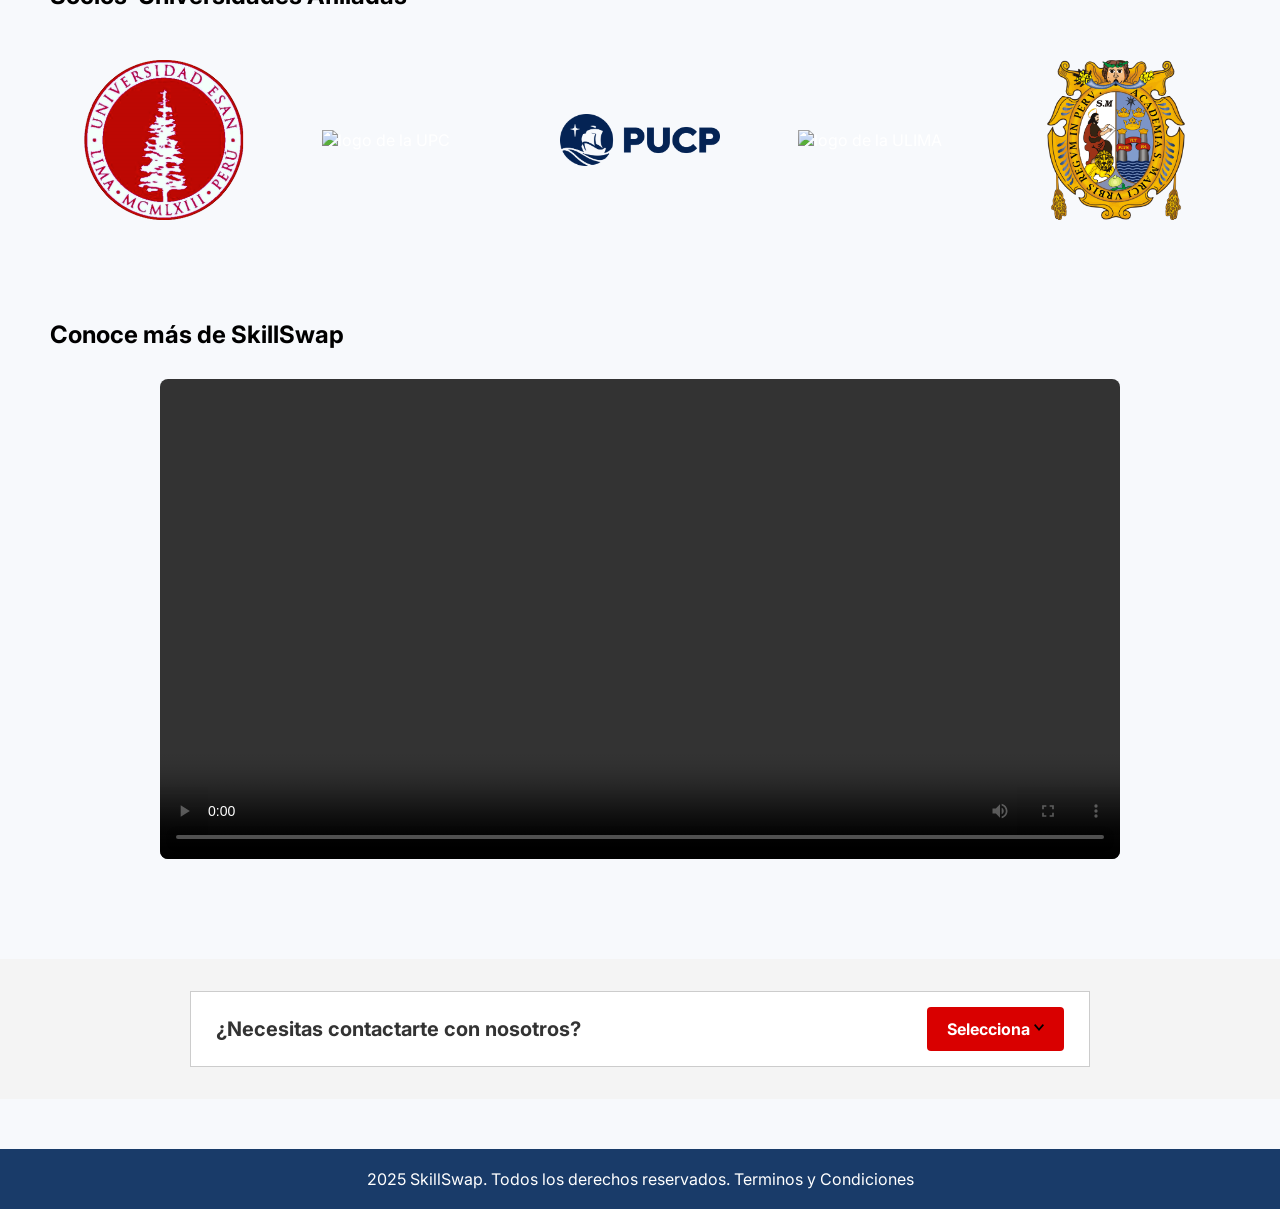
==== commit bed86067: "MINOR: alt en todas las imagenes" ====
--- a/public/index.html
+++ b/public/index.html
@@ -120,7 +120,7 @@
             <div class="division-nosotros-txt">
               <div class="elementos-nosotros-txt">
                     <div class="ns-icono">
-                        <img src="assets/images/imagen-lupa.png" alt="">
+                        <img src="assets/images/imagen-lupa.png" alt="imagen de una lupa">
                     </div>
                     <div class="ns-texto">
                         <h2>Busca habilidades</h2>
@@ -129,7 +129,7 @@
               </div>
               <div class="elementos-nosotros-txt">
                       <div class="ns-icono">
-                          <img src="assets/images/imagen-intercambio.png" alt="">
+                          <img src="assets/images/imagen-intercambio.png" alt="imagen de dos flechas en sentido contrario">
                       </div>
                       <div class="ns-texto">
                           <h2>Pide un intercambio</h2>
@@ -138,7 +138,7 @@
               </div>
               <div class="elementos-nosotros-txt">
                 <div class="ns-icono">
-                          <img src="assets/images/imagen-foco.png" alt="">
+                          <img src="assets/images/imagen-foco.png" alt="imagen de un foco">
                       </div>
                       <div class="ns-texto">
                         <h2>Aprende y crece</h2>
--- a/public/assets/styles/styleSheet-index.css
+++ b/public/assets/styles/styleSheet-index.css
@@ -49,6 +49,21 @@
     background-color: var(--background-color); /* Un fondo gris muy claro */
     margin-top: var(--nav-bar-height); /* Espacio para la barra de navegación fija */
 }
+
+.menu-hamburguesa {
+    display: none;
+    flex-direction: column;
+    gap: 6px;
+    cursor: pointer;
+}
+
+.menu-hamburguesa span {
+  width: 30px;
+  height: 3px;
+  background-color: #000;
+  transition: 0.3s;
+}
+
 
 .barra-navegacion
 {
@@ -530,43 +545,126 @@
 }
 
 /* Móviles (smartphones) */
-@media screen and (max-width: 768px) 
-{
-    .menu-horizontal-opciones 
-    {
-        flex-direction: column-reverse;
-        gap: 30px;
+@media screen and (max-width: 768px) {
+    
+    /* 1. EL CONTENEDOR DEL MENÚ (EL CUADRO BLANCO) */
+    .menu-horizontal-opciones {
+        display: flex;
+        flex-direction: column; 
+        
+        /* CAMBIO CLAVE 1: Alinear a la izquierda */
+        align-items: flex-start; 
+        
+        gap: 20px;
+        padding: 30px 25px; /* Espacio interno */
         background-color: #ffffff;
-        position: fixed;
-        top: 75px;
-        left: -100%;
+        
+        position: fixed; /* Fixed es mejor para menús laterales */
+        top: 75px; /* Altura de tu navbar para que no la tape */
+        
+        /* CAMBIO CLAVE 2: Ancho reducido (ya no 100%) */
+        width: 260px; 
+        height: calc(100vh - 75px); /* Que ocupe todo el alto disponible */
+        
+        /* Estado inicial: Oculto a la izquierda */
+        left: -100%; 
+        
+        transition: left 0.3s ease;
+        z-index: 1000;
+        
+        /* Sombra suave solo al lado derecho para dar profundidad */
+        box-shadow: 5px 0 15px rgba(0,0,0,0.1);
+        border-right: 1px solid #eee;
+    }
+
+    /* ESTADO ACTIVO: Esto hace que aparezca */
+    .menu-horizontal.activo .menu-horizontal-opciones {
+        left: 0;
+    }
+
+    /* 2. AJUSTES DE LOS ENLACES (TEXTO) */
+    .menu-horizontal-opciones li {
+        width: 100%; /* Para que el área de click sea ancha */
+    }
+    
+    .menu-horizontal-opciones li a {
+        display: block;
         width: 100%;
-        height: calc(100% - 75px);
-        transition: left 0.3s ease;
-    }
-
-    .llamado-accion-texto {
-        font-size: 28px;
-    }
-
-    .division-nosotros-ima img {
-        width: 90%;
-        max-width: 400px;
-    }
-
-    .seccion-nosotros {
-        margin: 20px;
-    }
-
-    .elementos-nosotros-txt
-    {
-        width: 90%;
-    }
-
-    .llamado-accion-boton,
-    .llamado-accion-boton2 {
-        width: 80%;
-        font-size: 16px;
-        padding: 12px 20px;
+        text-align: left; /* Asegurar texto a la izquierda */
+        padding: 10px 0;
+        border-bottom: 1px solid #f0f0f0; /* Línea separadora sutil opcional */
+    }
+
+    /* 3. BOTONES (Iniciar sesión / Registrarse) */
+    .btn-iniciarsesion,
+    .btn-registrase {
+        width: 100%;
+        text-align: center;
+        margin-top: 5px;
+        /* Quitamos margin-left/right auto para que respeten el flex-start */
+    }
+
+    /* 4. HAMBURGUESA (Se mantiene igual) */
+    .menu-hamburguesa {
+        display: flex;
+        flex-direction: column;
+        cursor: pointer;
+        gap: 5px;
+        padding: 10px;
+        z-index: 1100;
+    }
+
+    .menu-hamburguesa span {
+        width: 30px;
+        height: 3px;
+        background-color: #000;
+        transition: 0.3s;
+    }
+
+}
+
+/* --- ARREGLO MENU HAMBURGUESA DROPDOWN --- */
+@media (max-width: 768px) { /* Asegúrate que este ancho coincida con tu punto de quiebre móvil */
+    
+    /* 1. Quitamos la posición flotante para que caiga como lista normal */
+    .dropdown-content {
+        position: static; /* Importante: Esto evita que "salga para el costado" */
+        display: none;    /* Oculto por defecto */
+        width: 100%;      /* Que ocupe todo el ancho disponible */
+        box-shadow: none; /* Quitamos sombras para que se vea limpio */
+        padding-left: 20px; /* Un poco de sangría para que se note que es sub-menú */
+        background-color: rgba(0,0,0,0.05); /* Un fondo sutil opcional */
+    }
+
+    /* 2. Clase que usaremos con JavaScript para abrirlo */
+    .dropdown-content.activo {
+        display: block;
+    }
+    
+    /* Opcional: Ajustar el enlace principal para que parezca botón */
+    .dropbtn {
+        width: 100%;
+        display: block;
+    }
+}
+
+@media (max-width: 768px) {
+    /* 1. Ocultamos el submenú por defecto */
+    #submenu-alianzas {
+        display: none !important; /* El !important asegura que borre cualquier rastro anterior */
+        position: static;
+        width: 100%;
+        box-shadow: none;
+    }
+
+    /* 2. MUY IMPORTANTE: Desactivamos el hover de escritorio */
+    /* Esto evita que se abra solo con "pasar el dedo" o al cargar */
+    .dropdown:hover .dropdown-content {
+        display: none; 
+    }
+
+    /* 3. Solo se muestra si JavaScript le pone la clase 'activo' */
+    #submenu-alianzas.activo {
+        display: block !important;
     }
 }
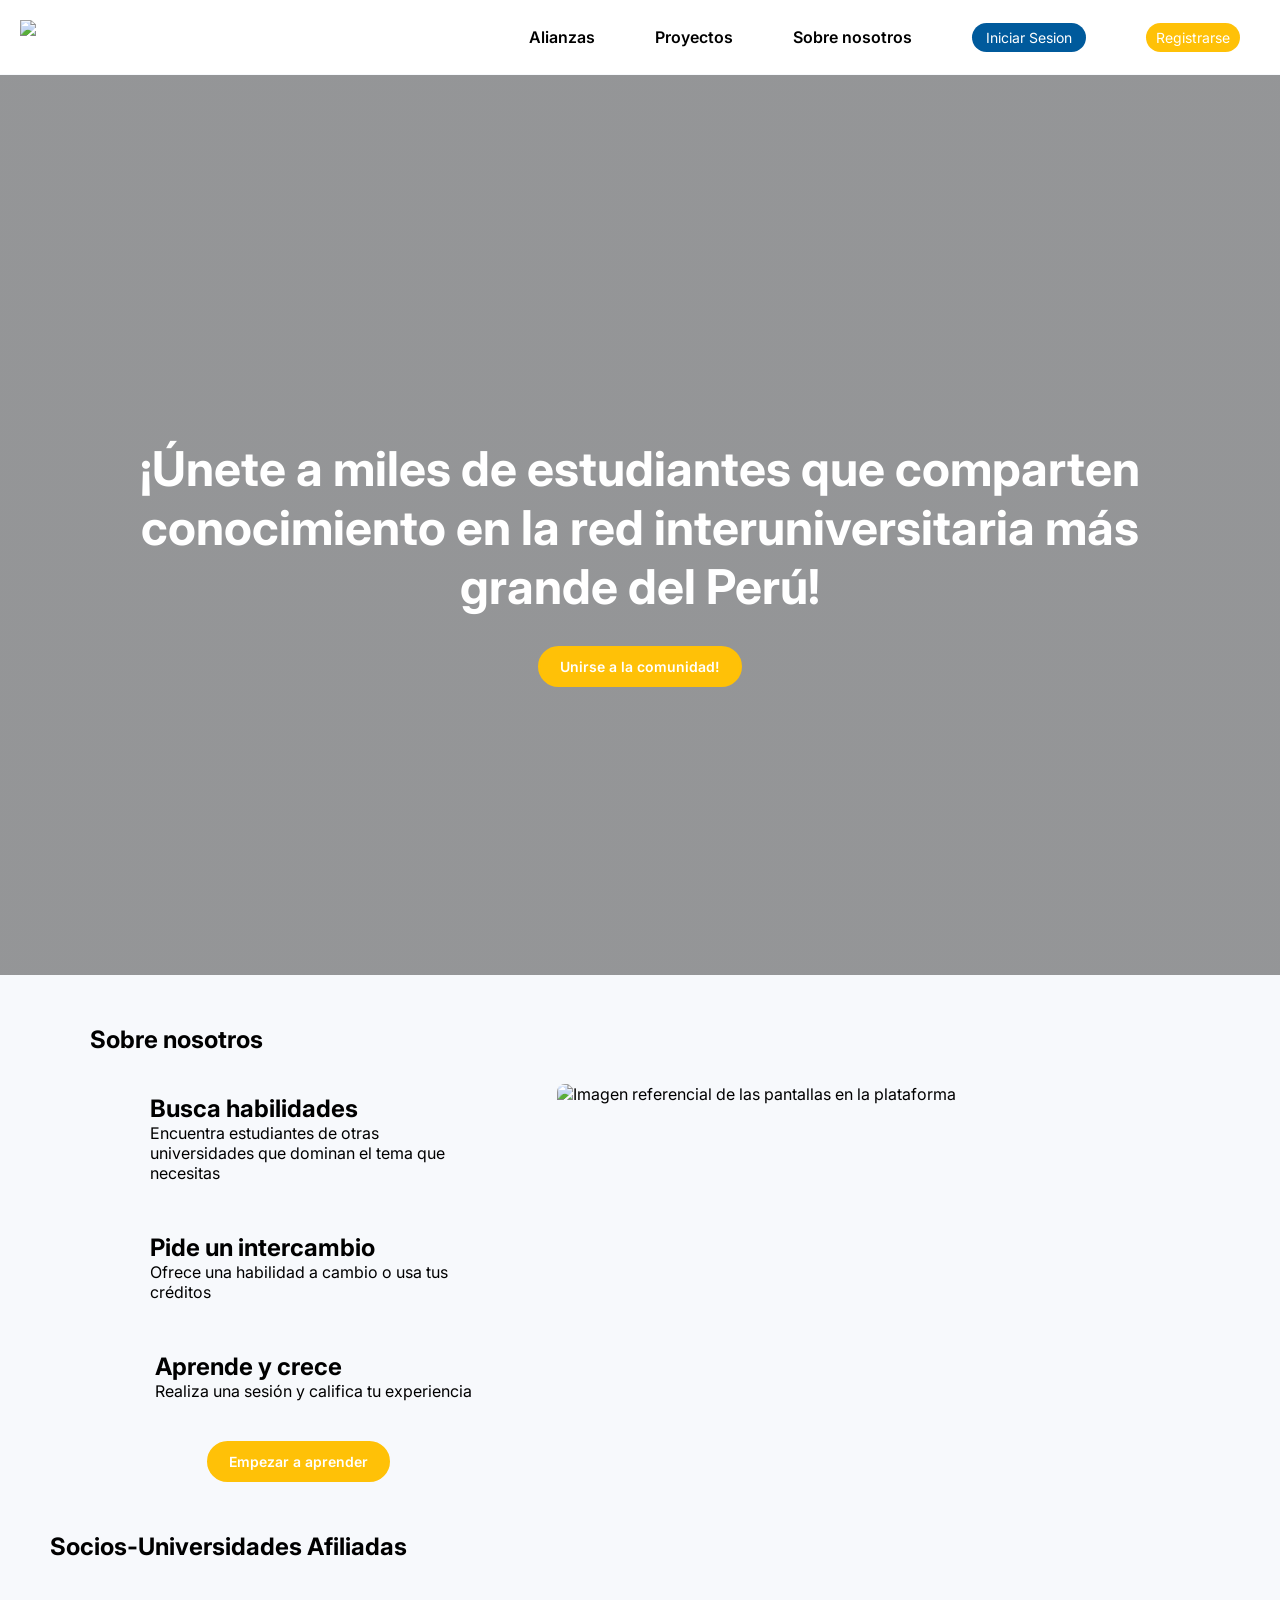
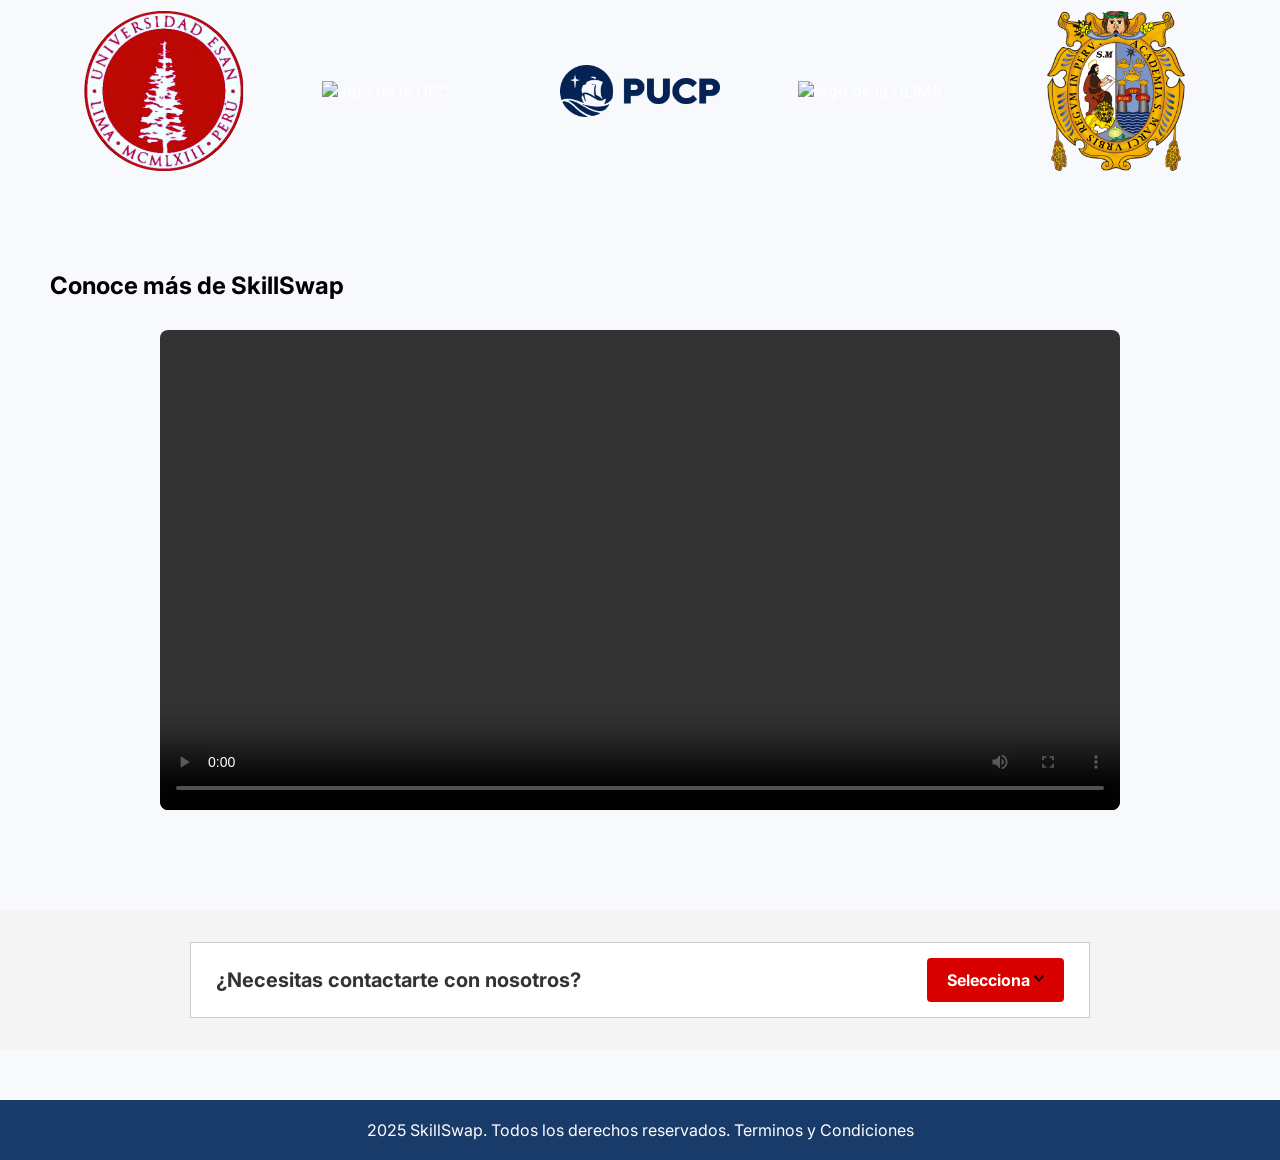
==== commit 727c5fbd: "arreglos finales" ====
--- a/public/index.html
+++ b/public/index.html
@@ -36,13 +36,6 @@
             <a href="sitios/proyectos.html">Proyectos</a>
           </li>
 
-          <li>
-            <a href="sitios/index-user-estudiante.html">Estudiantes</a>
-          </li>
-
-          <li>
-            <a href="sitios/index-user-coordinador.html">Coordinador</a>
-          </li>
           
           <li>
             <a href="sitios/index-sobre-nosotros.html">Sobre nosotros</a>
@@ -120,7 +113,7 @@
             <div class="division-nosotros-txt">
               <div class="elementos-nosotros-txt">
                     <div class="ns-icono">
-                        <img src="assets/images/imagen-lupa.png" alt="imagen de una lupa">
+                        <img src="assets/images/imagen-lupa.png" alt="">
                     </div>
                     <div class="ns-texto">
                         <h2>Busca habilidades</h2>
@@ -129,7 +122,7 @@
               </div>
               <div class="elementos-nosotros-txt">
                       <div class="ns-icono">
-                          <img src="assets/images/imagen-intercambio.png" alt="imagen de dos flechas en sentido contrario">
+                          <img src="assets/images/imagen-intercambio.png" alt="">
                       </div>
                       <div class="ns-texto">
                           <h2>Pide un intercambio</h2>
@@ -138,7 +131,7 @@
               </div>
               <div class="elementos-nosotros-txt">
                 <div class="ns-icono">
-                          <img src="assets/images/imagen-foco.png" alt="imagen de un foco">
+                          <img src="assets/images/imagen-foco.png" alt="">
                       </div>
                       <div class="ns-texto">
                         <h2>Aprende y crece</h2>
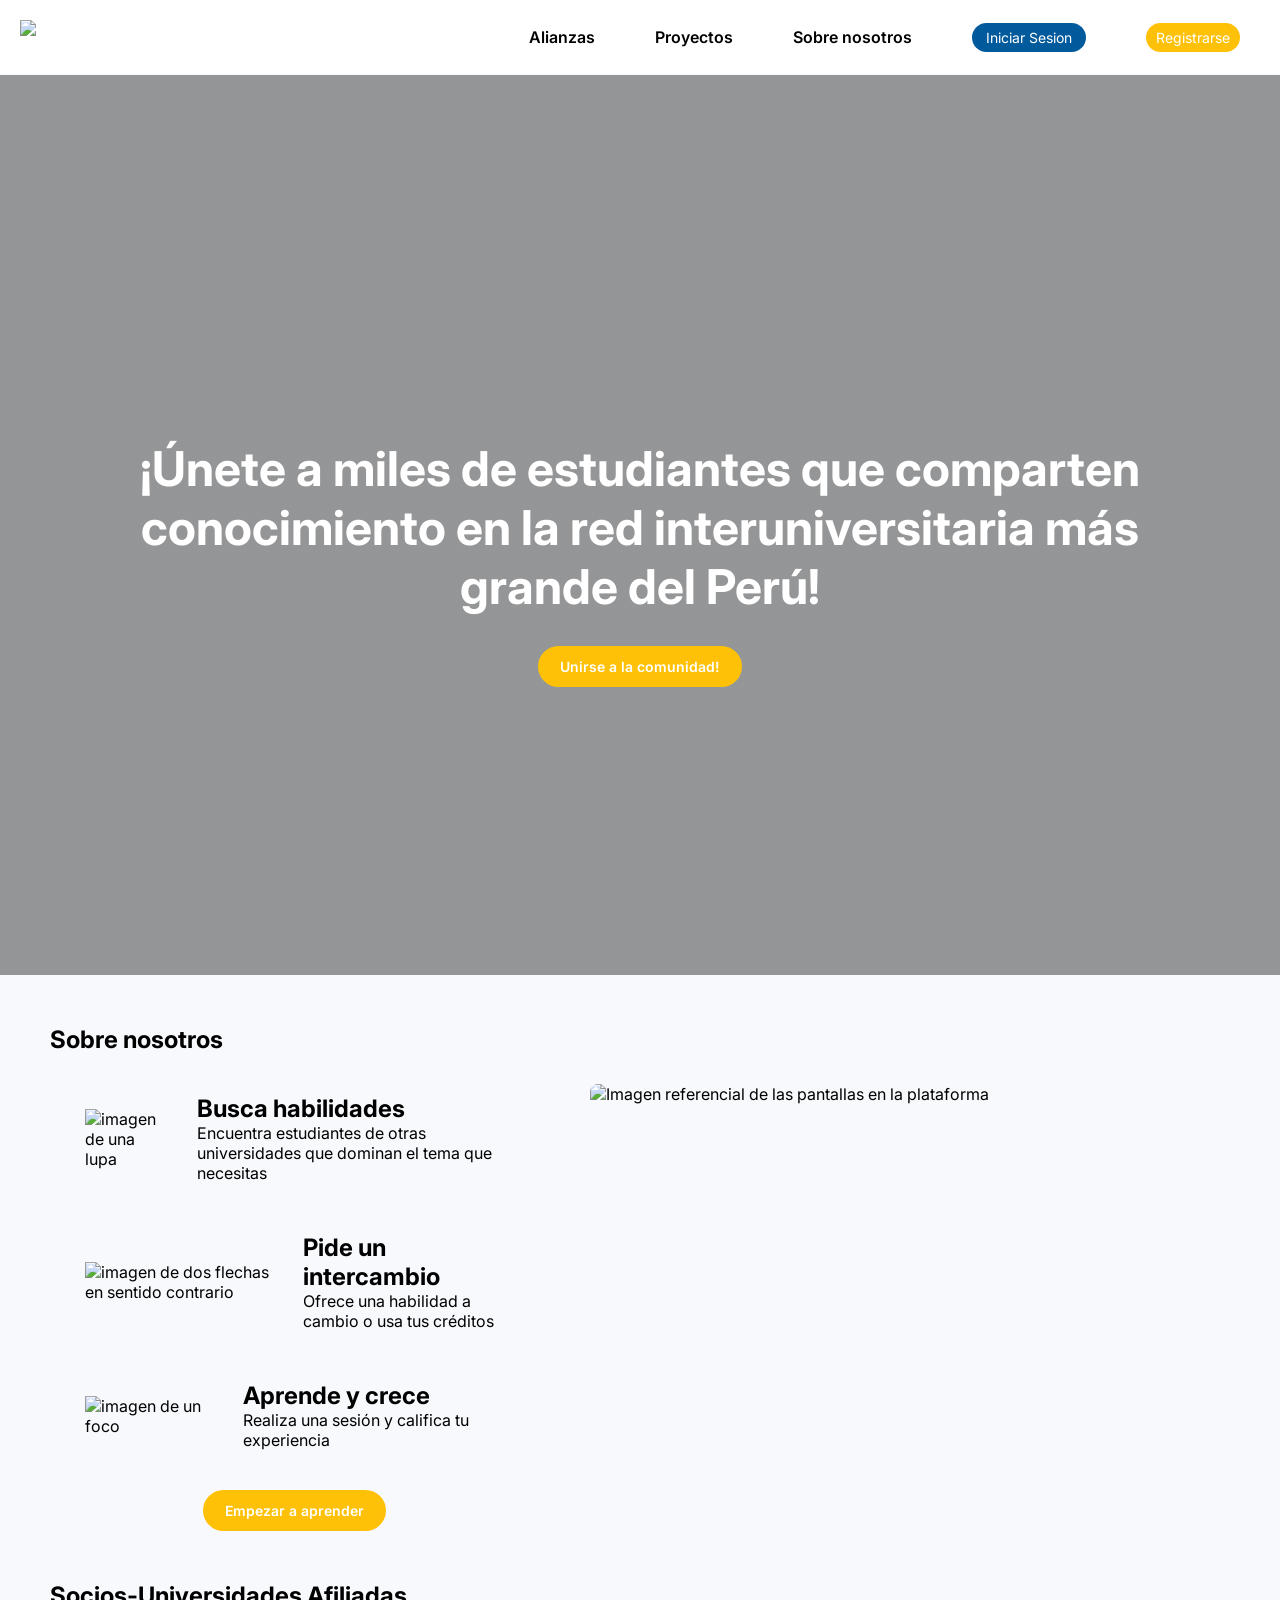
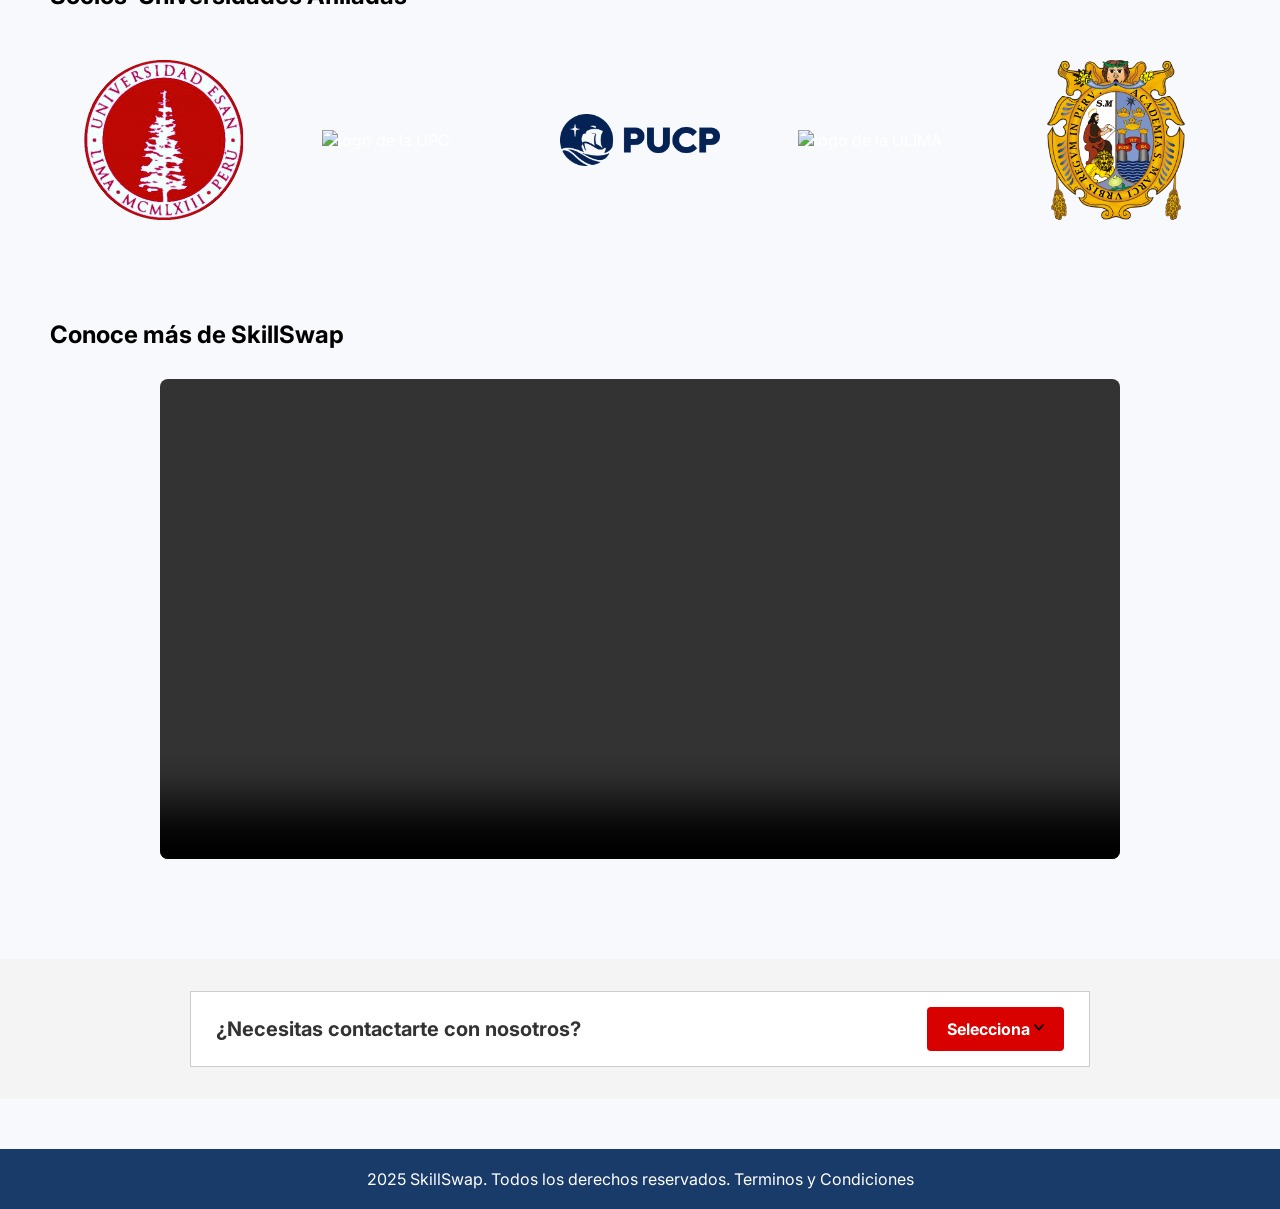
==== commit 8ca13572: "Merge pull request #110 from IHC-Innovify/develop Develop" ====
--- a/public/index.html
+++ b/public/index.html
@@ -113,7 +113,7 @@
             <div class="division-nosotros-txt">
               <div class="elementos-nosotros-txt">
                     <div class="ns-icono">
-                        <img src="assets/images/imagen-lupa.png" alt="">
+                        <img src="assets/images/imagen-lupa.png" alt="imagen de una lupa">
                     </div>
                     <div class="ns-texto">
                         <h2>Busca habilidades</h2>
@@ -122,7 +122,7 @@
               </div>
               <div class="elementos-nosotros-txt">
                       <div class="ns-icono">
-                          <img src="assets/images/imagen-intercambio.png" alt="">
+                          <img src="assets/images/imagen-intercambio.png" alt="imagen de dos flechas en sentido contrario">
                       </div>
                       <div class="ns-texto">
                           <h2>Pide un intercambio</h2>
@@ -131,7 +131,7 @@
               </div>
               <div class="elementos-nosotros-txt">
                 <div class="ns-icono">
-                          <img src="assets/images/imagen-foco.png" alt="">
+                          <img src="assets/images/imagen-foco.png" alt="imagen de un foco">
                       </div>
                       <div class="ns-texto">
                         <h2>Aprende y crece</h2>
